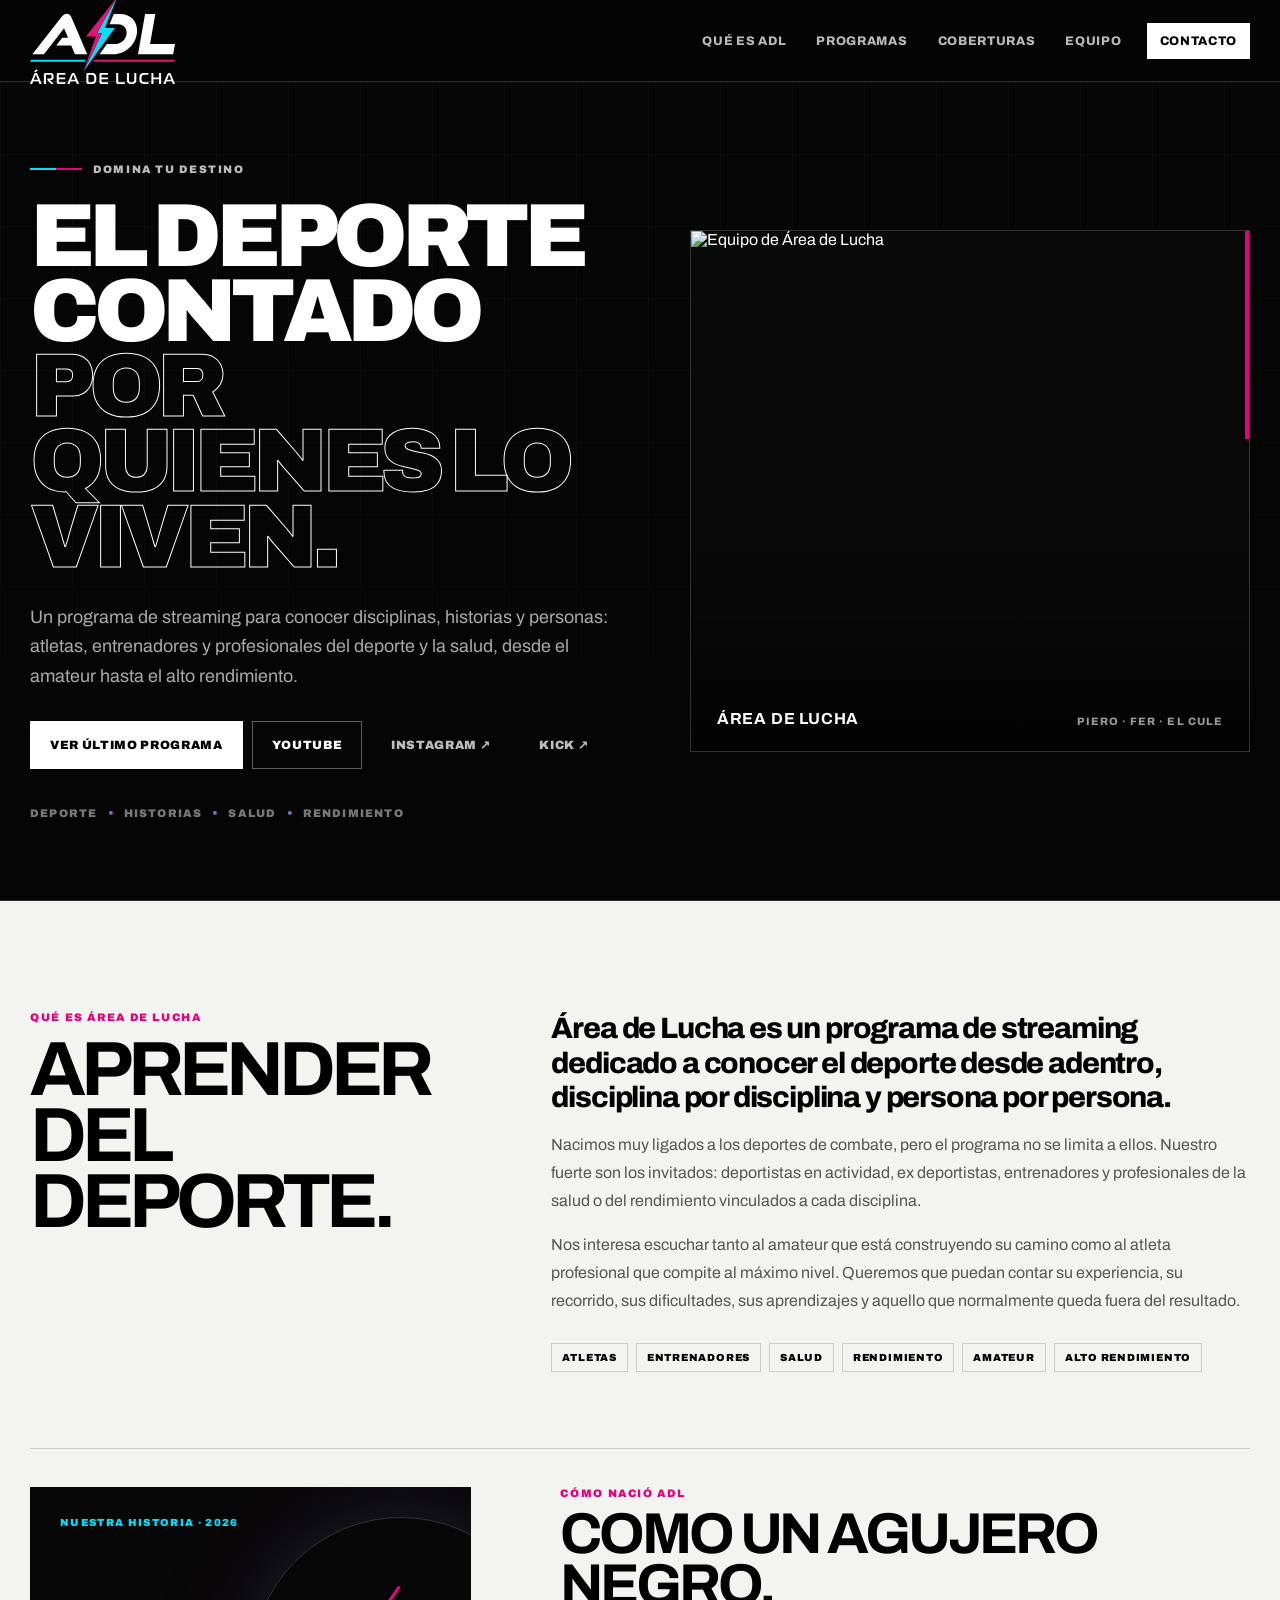
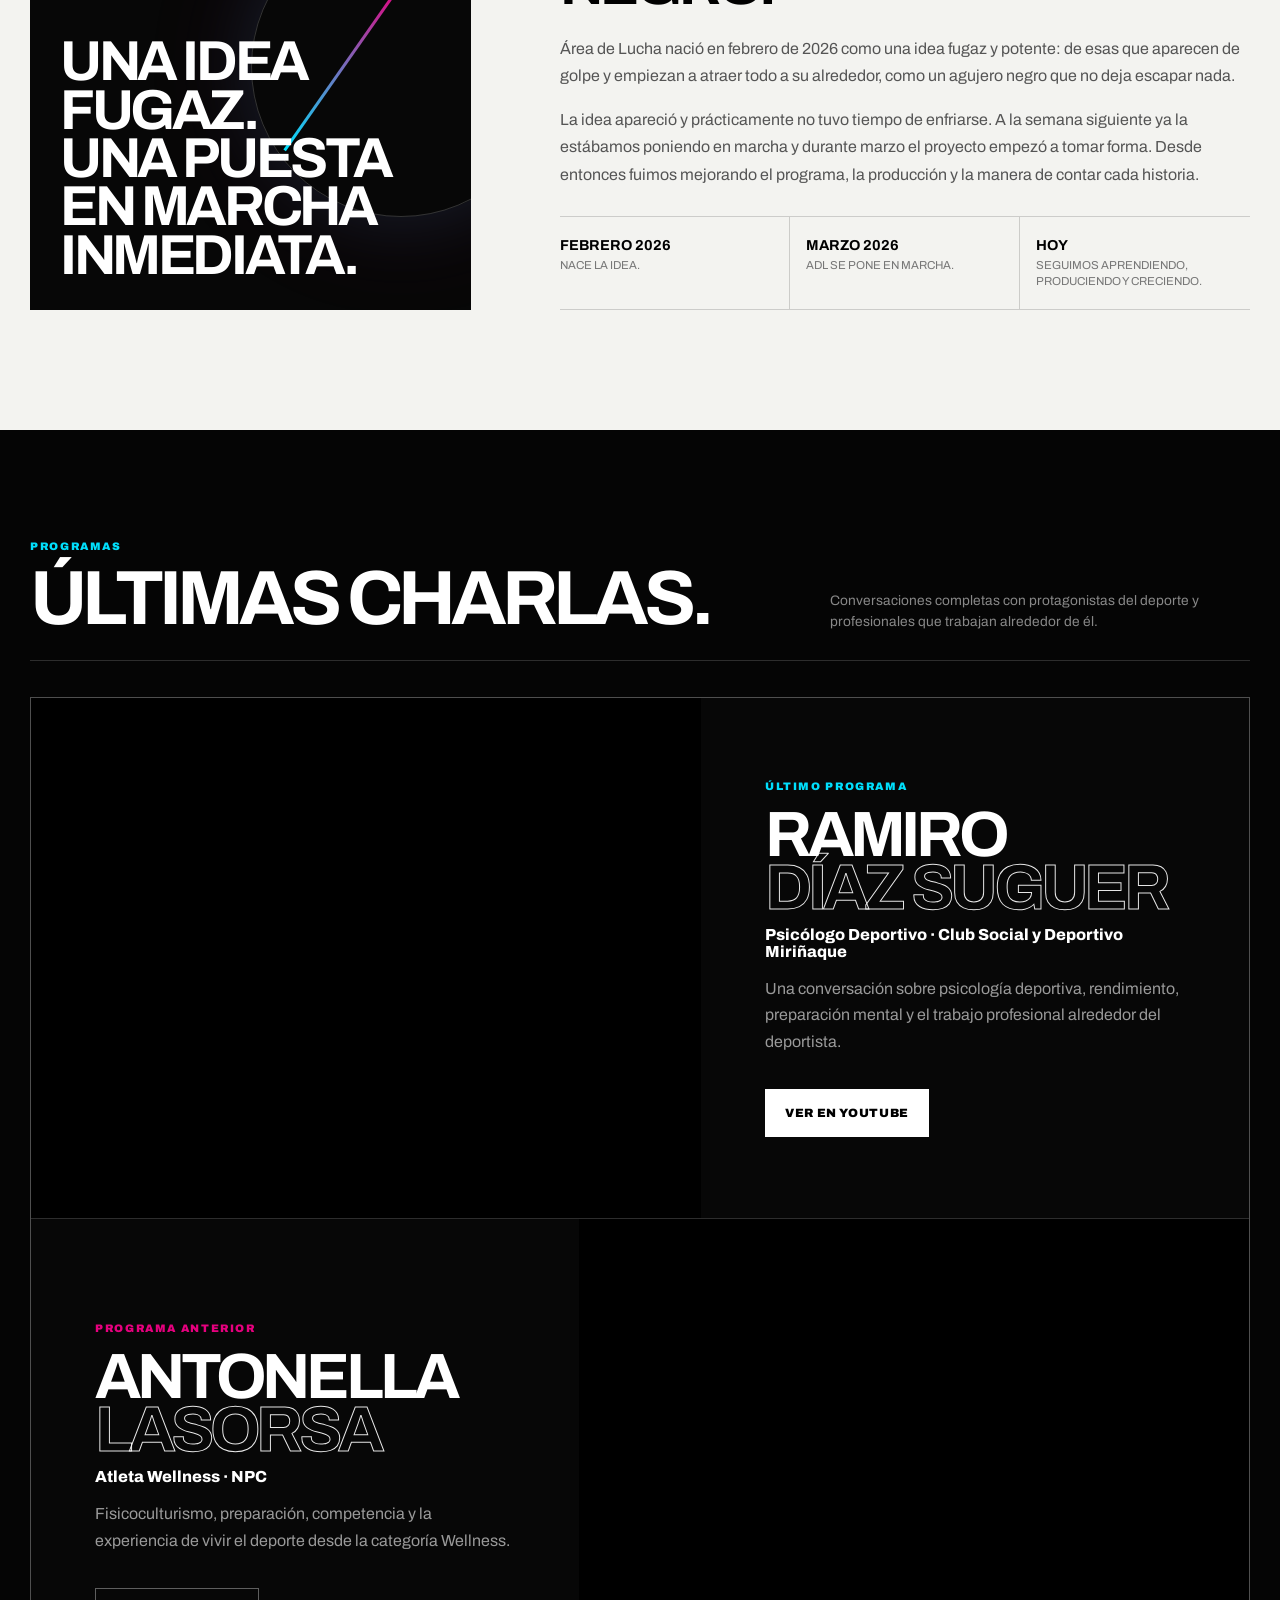
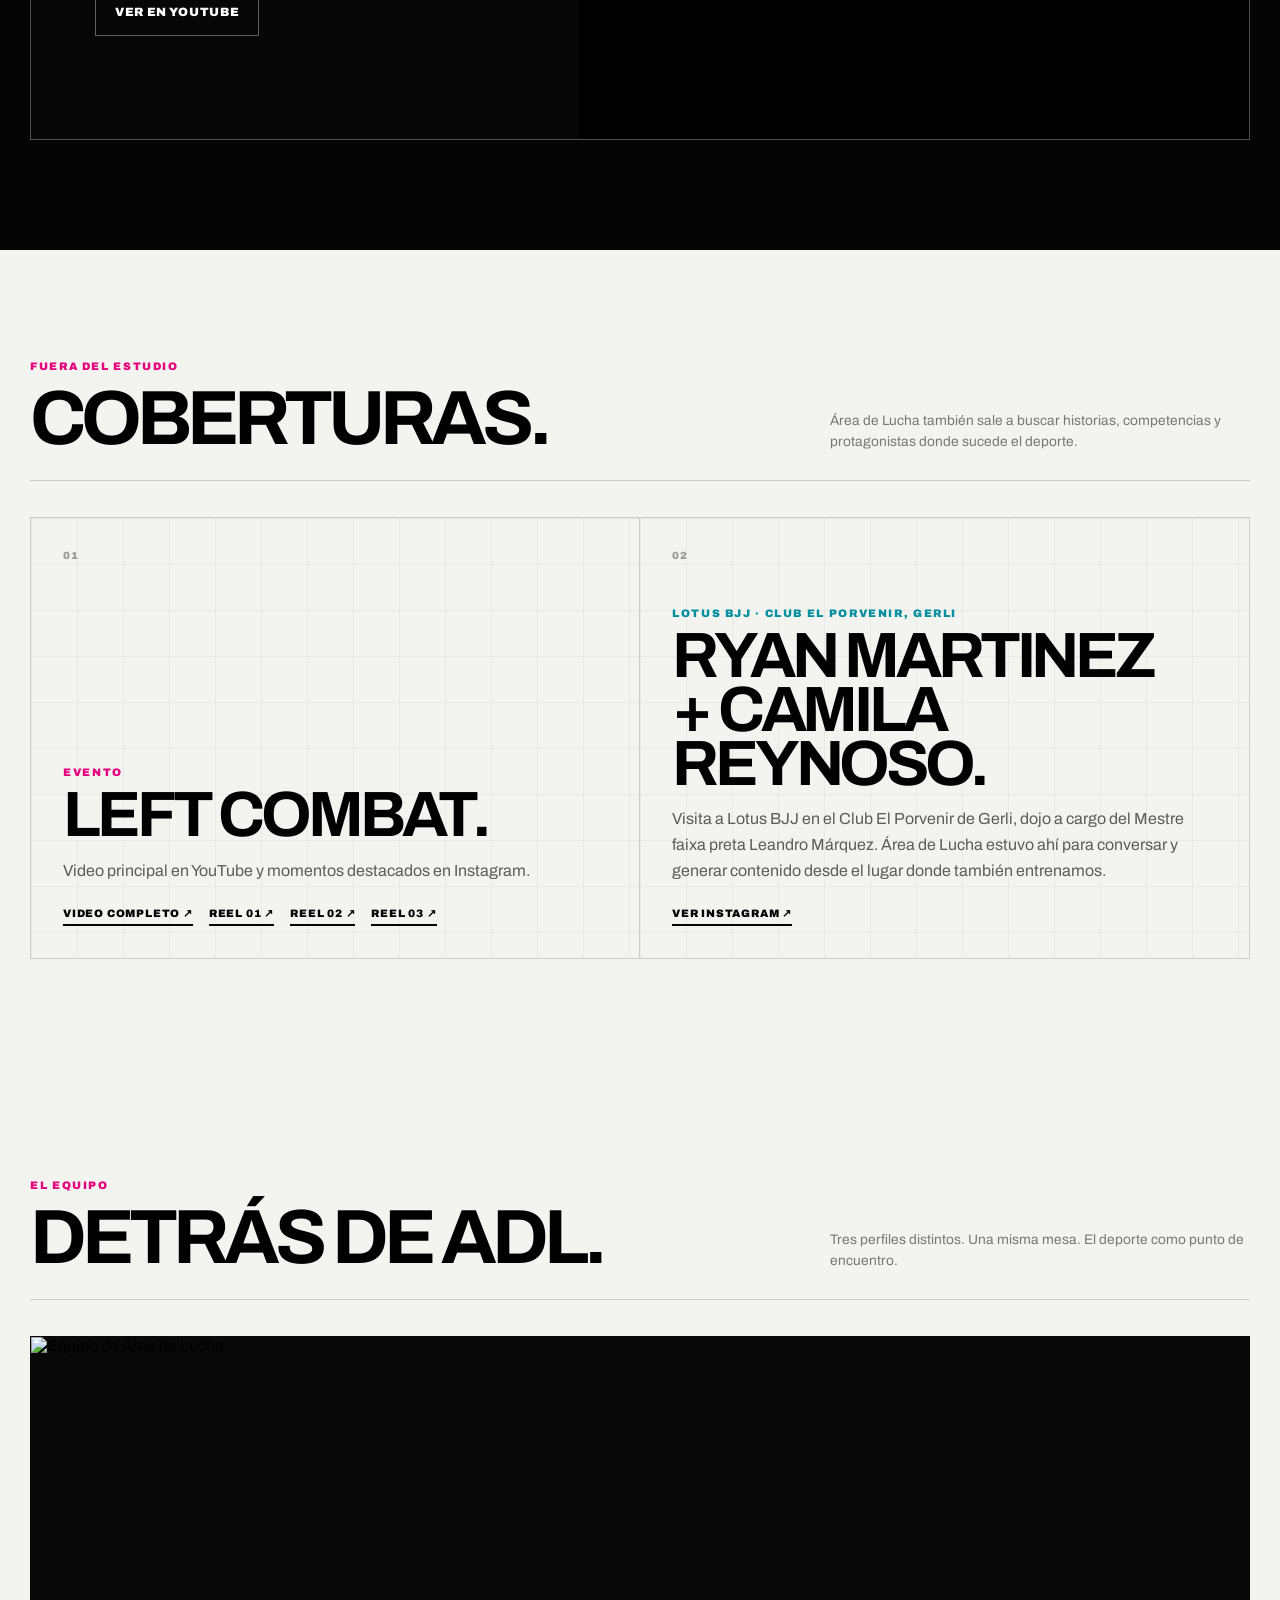
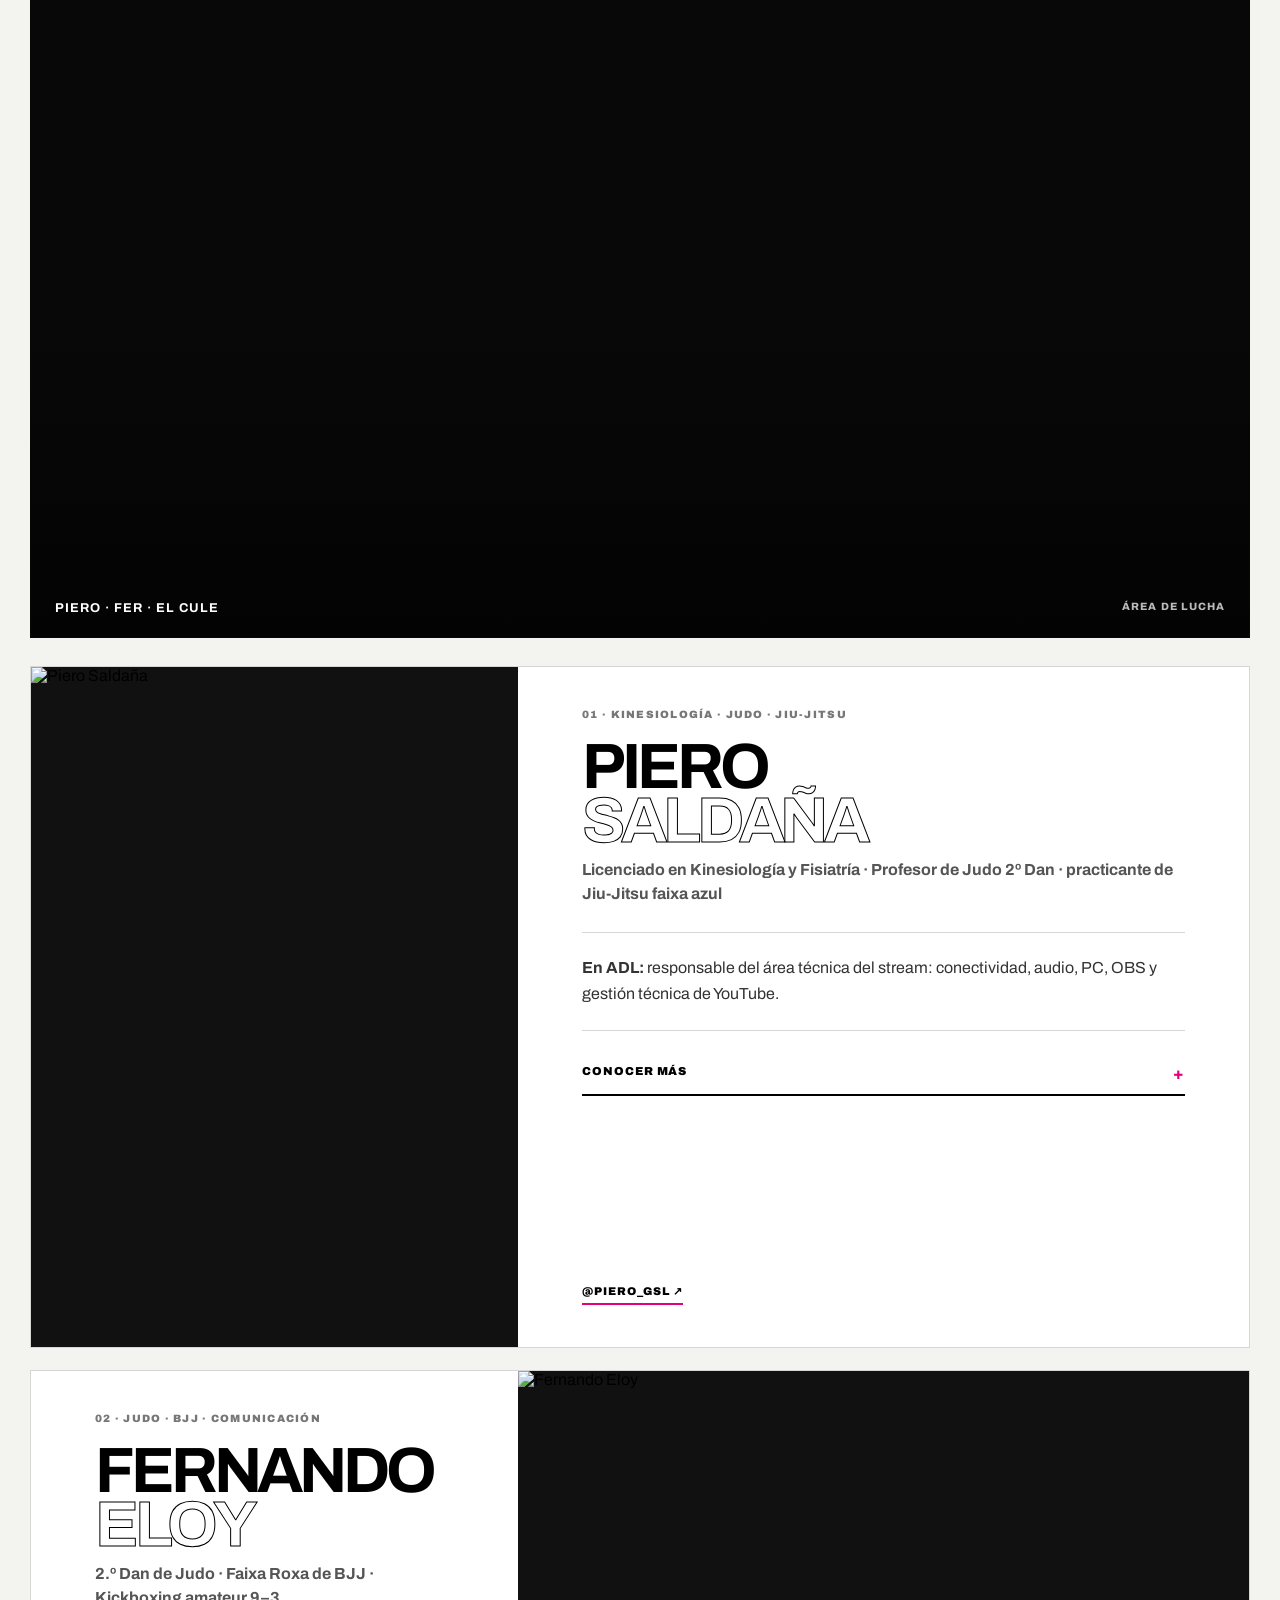
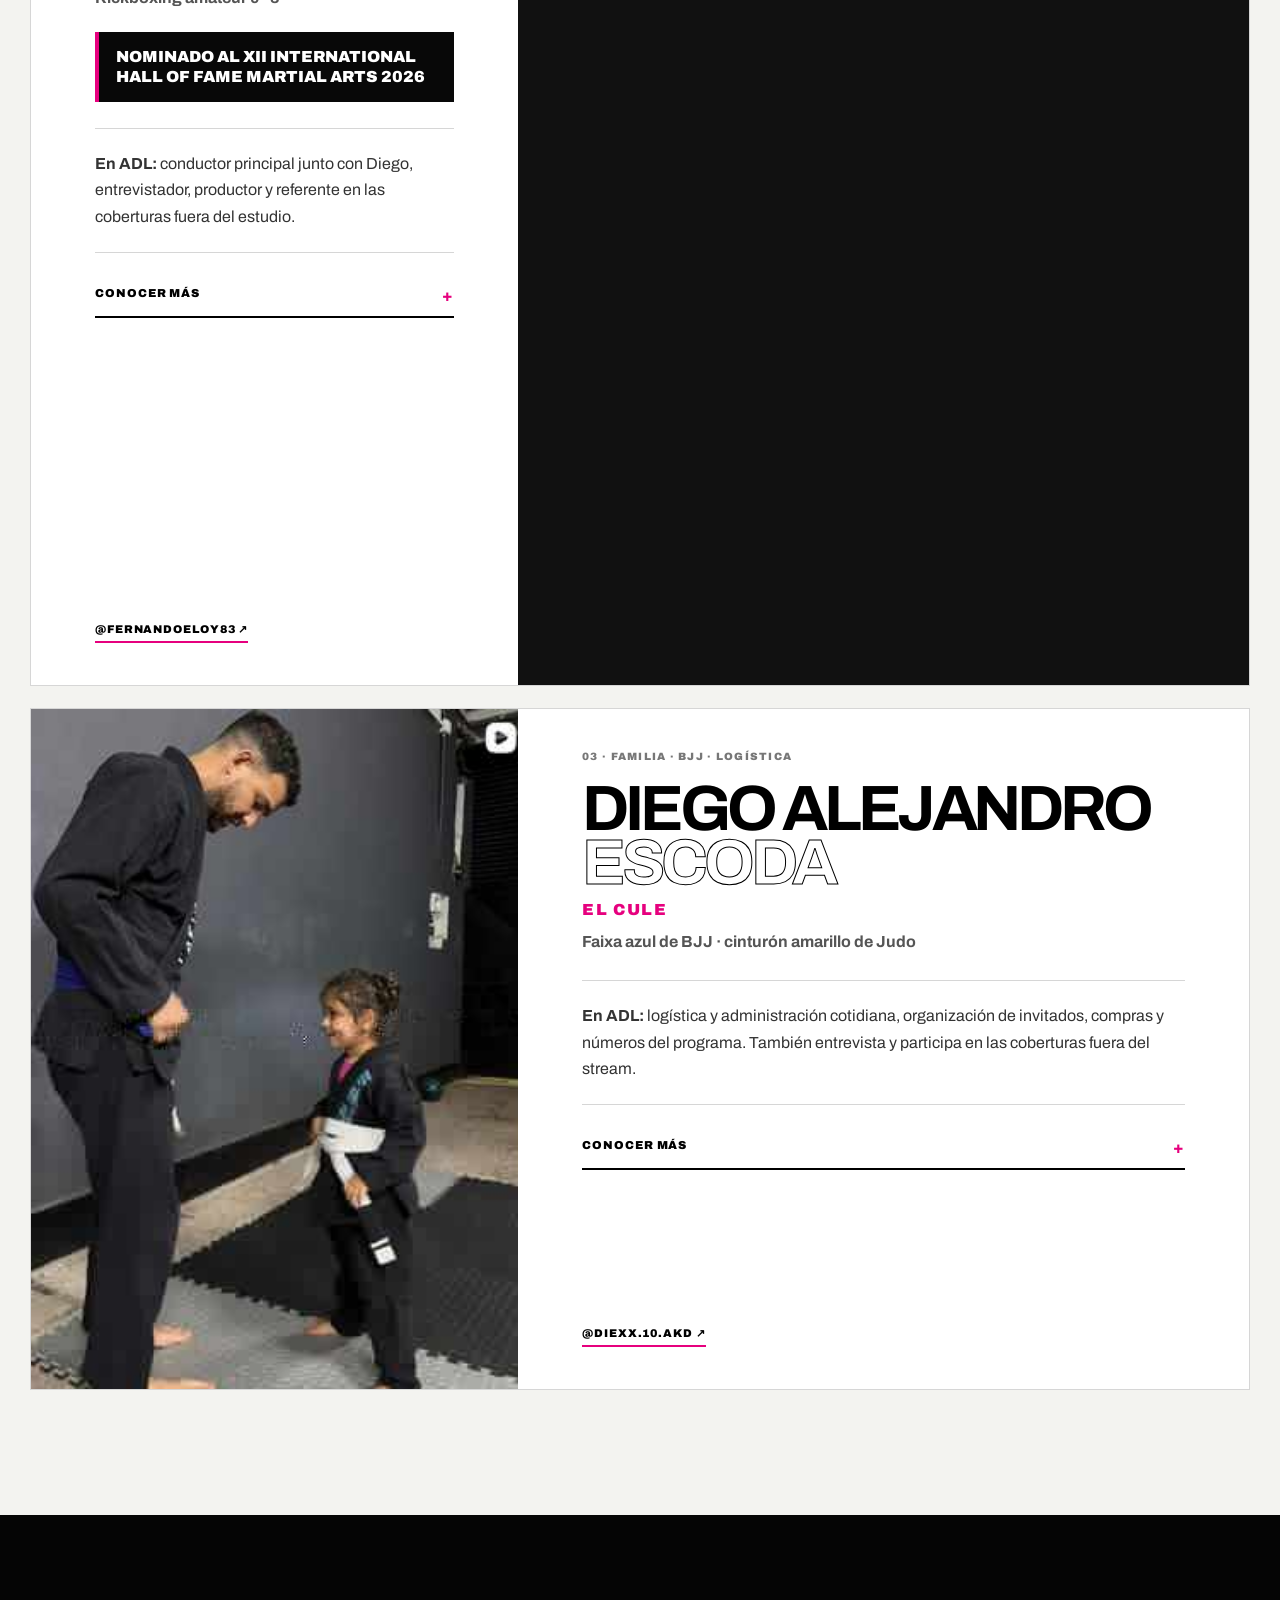
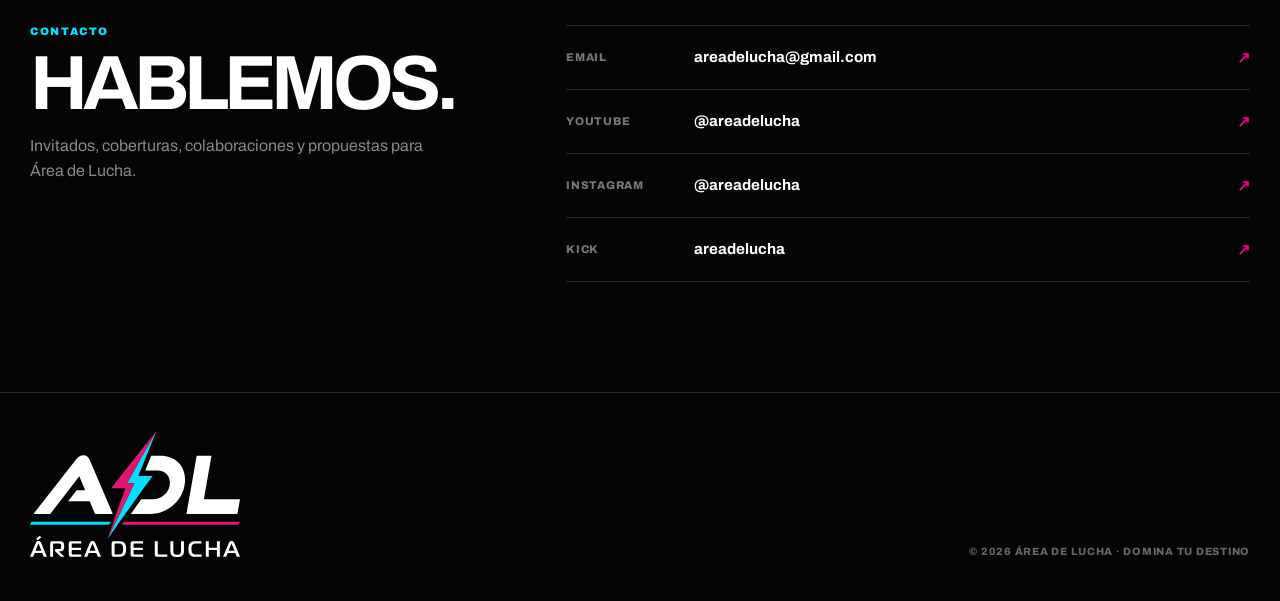
==== index.html @ 041c3694 "Rebuild Area de Lucha website from scratch" ====
<!doctype html>
<html lang="es">
<head>
  <meta charset="utf-8">
  <meta name="viewport" content="width=device-width, initial-scale=1">
  <meta name="theme-color" content="#050505">
  <meta name="description" content="Área de Lucha es un programa de streaming sobre deporte, historias, salud y rendimiento. Deportistas, entrenadores y profesionales cuentan su experiencia en primera persona.">
  <link rel="canonical" href="https://www.areadelucha.com/">
  <meta property="og:type" content="website">
  <meta property="og:site_name" content="Área de Lucha">
  <meta property="og:url" content="https://www.areadelucha.com/">
  <meta property="og:title" content="Área de Lucha — El deporte contado por quienes lo viven">
  <meta property="og:description" content="Deportistas, entrenadores y profesionales del deporte y la salud cuentan sus experiencias, historias y aprendizajes.">
  <meta property="og:image" content="https://www.areadelucha.com/assets/equipo.jpg">
  <meta name="twitter:card" content="summary_large_image">
  <meta name="twitter:title" content="Área de Lucha — El deporte contado por quienes lo viven">
  <meta name="twitter:description" content="Un programa de streaming para conocer el deporte desde quienes lo viven.">
  <meta name="twitter:image" content="https://www.areadelucha.com/assets/equipo.jpg">
  <title>Área de Lucha — El deporte contado por quienes lo viven</title>
  <link rel="icon" href="/assets/logo.svg" type="image/svg+xml">
  <link rel="preconnect" href="https://fonts.googleapis.com">
  <link rel="preconnect" href="https://fonts.gstatic.com" crossorigin>
  <link href="https://fonts.googleapis.com/css2?family=Archivo:wght@400;500;600;700;800;900&display=swap" rel="stylesheet">
  <link rel="stylesheet" href="/styles.css?v=1">
  <script defer src="/app.js?v=1"></script>
  <script type="application/ld+json">
  {
    "@context":"https://schema.org",
    "@type":"Organization",
    "name":"Área de Lucha",
    "url":"https://www.areadelucha.com/",
    "logo":"https://www.areadelucha.com/assets/logo.svg",
    "email":"areadelucha@gmail.com",
    "sameAs":[
      "https://www.youtube.com/@areadelucha",
      "https://www.instagram.com/areadelucha/",
      "https://kick.com/areadelucha"
    ]
  }
  </script>
</head>
<body>
  <a class="skip-link" href="#contenido">Saltar al contenido</a>

  <header class="site-header" id="inicio">
    <div class="container nav-wrap">
      <a class="brand" href="#inicio" aria-label="Área de Lucha — inicio">
        <img src="/assets/logo.svg" alt="Área de Lucha">
      </a>
      <button class="menu-button" type="button" aria-label="Abrir menú" aria-expanded="false" aria-controls="main-nav">
        <span></span><span></span><span></span>
      </button>
      <nav class="main-nav" id="main-nav" aria-label="Navegación principal">
        <a href="#que-es">Qué es ADL</a>
        <a href="#programas">Programas</a>
        <a href="#coberturas">Coberturas</a>
        <a href="#equipo">Equipo</a>
        <a class="nav-contact" href="#contacto">Contacto</a>
      </nav>
    </div>
  </header>

  <main id="contenido">
    <section class="hero section-dark">
      <div class="hero-lines" aria-hidden="true"></div>
      <div class="container hero-grid">
        <div class="hero-copy">
          <p class="eyebrow"><span></span> Domina tu Destino</p>
          <h1>El deporte contado <em>por quienes lo viven.</em></h1>
          <p class="hero-intro">Un programa de streaming para conocer disciplinas, historias y personas: atletas, entrenadores y profesionales del deporte y la salud, desde el amateur hasta el alto rendimiento.</p>
          <div class="hero-actions">
            <a class="button primary" href="https://www.youtube.com/watch?v=eW1pDaidU-8" target="_blank" rel="noopener">Ver último programa</a>
            <a class="button outline" href="https://www.youtube.com/@areadelucha" target="_blank" rel="noopener">YouTube</a>
            <a class="button ghost" href="https://www.instagram.com/areadelucha/" target="_blank" rel="noopener">Instagram ↗</a>
            <a class="button ghost" href="https://kick.com/areadelucha" target="_blank" rel="noopener">Kick ↗</a>
          </div>
          <div class="topic-row" aria-label="Ejes del programa">
            <span>Deporte</span><i></i><span>Historias</span><i></i><span>Salud</span><i></i><span>Rendimiento</span>
          </div>
        </div>
        <figure class="hero-photo">
          <img src="/assets/equipo.jpg?v=1" alt="Equipo de Área de Lucha" width="1200" height="900">
          <figcaption><strong>Área de Lucha</strong><span>Piero · Fer · El Cule</span></figcaption>
        </figure>
      </div>
    </section>

    <section class="about section-light" id="que-es">
      <div class="container about-grid">
        <div>
          <p class="section-label">Qué es Área de Lucha</p>
          <h2>Aprender del deporte.</h2>
        </div>
        <div class="about-copy">
          <p class="lead">Área de Lucha es un programa de streaming dedicado a conocer el deporte desde adentro, disciplina por disciplina y persona por persona.</p>
          <p>Nacimos muy ligados a los deportes de combate, pero el programa no se limita a ellos. Nuestro fuerte son los invitados: deportistas en actividad, ex deportistas, entrenadores y profesionales de la salud o del rendimiento vinculados a cada disciplina.</p>
          <p>Nos interesa escuchar tanto al amateur que está construyendo su camino como al atleta profesional que compite al máximo nivel. Queremos que puedan contar su experiencia, su recorrido, sus dificultades, sus aprendizajes y aquello que normalmente queda fuera del resultado.</p>
          <div class="pill-row"><span>Atletas</span><span>Entrenadores</span><span>Salud</span><span>Rendimiento</span><span>Amateur</span><span>Alto rendimiento</span></div>
        </div>
      </div>

      <div class="container origin-grid">
        <div class="origin-visual">
          <span>Nuestra historia · 2026</span>
          <strong>Una idea fugaz.<br>Una puesta en marcha inmediata.</strong>
          <div class="orbit" aria-hidden="true"></div>
        </div>
        <div class="origin-copy">
          <p class="section-label">Cómo nació ADL</p>
          <h3>Como un agujero negro.</h3>
          <p>Área de Lucha nació en febrero de 2026 como una idea fugaz y potente: de esas que aparecen de golpe y empiezan a atraer todo a su alrededor, como un agujero negro que no deja escapar nada.</p>
          <p>La idea apareció y prácticamente no tuvo tiempo de enfriarse. A la semana siguiente ya la estábamos poniendo en marcha y durante marzo el proyecto empezó a tomar forma. Desde entonces fuimos mejorando el programa, la producción y la manera de contar cada historia.</p>
          <div class="timeline">
            <div><b>Febrero 2026</b><span>Nace la idea.</span></div>
            <div><b>Marzo 2026</b><span>ADL se pone en marcha.</span></div>
            <div><b>Hoy</b><span>Seguimos aprendiendo, produciendo y creciendo.</span></div>
          </div>
        </div>
      </div>
    </section>

    <section class="programs section-dark" id="programas">
      <div class="container section-head dark-head">
        <div><p class="section-label cyan">Programas</p><h2>Últimas charlas.</h2></div>
        <p>Conversaciones completas con protagonistas del deporte y profesionales que trabajan alrededor de él.</p>
      </div>
      <div class="container program-list">
        <article class="program-card featured">
          <div class="video-frame">
            <iframe src="https://www.youtube-nocookie.com/embed/eW1pDaidU-8" title="Ramiro Díaz Suguer — Área de Lucha" loading="lazy" allow="accelerometer; autoplay; clipboard-write; encrypted-media; gyroscope; picture-in-picture; web-share" allowfullscreen></iframe>
          </div>
          <div class="program-copy">
            <p class="section-label cyan">Último programa</p>
            <h3>Ramiro <span>Díaz Suguer</span></h3>
            <p class="role">Psicólogo Deportivo · Club Social y Deportivo Miriñaque</p>
            <p>Una conversación sobre psicología deportiva, rendimiento, preparación mental y el trabajo profesional alrededor del deportista.</p>
            <a class="button primary" href="https://www.youtube.com/watch?v=eW1pDaidU-8" target="_blank" rel="noopener">Ver en YouTube</a>
          </div>
        </article>

        <article class="program-card reverse">
          <div class="video-frame">
            <iframe src="https://www.youtube-nocookie.com/embed/Z8iFdiO1k18" title="Antonella Lasorsa — Área de Lucha" loading="lazy" allow="accelerometer; autoplay; clipboard-write; encrypted-media; gyroscope; picture-in-picture; web-share" allowfullscreen></iframe>
          </div>
          <div class="program-copy">
            <p class="section-label magenta">Programa anterior</p>
            <h3>Antonella <span>Lasorsa</span></h3>
            <p class="role">Atleta Wellness · NPC</p>
            <p>Fisicoculturismo, preparación, competencia y la experiencia de vivir el deporte desde la categoría Wellness.</p>
            <a class="button outline" href="https://www.youtube.com/watch?v=Z8iFdiO1k18" target="_blank" rel="noopener">Ver en YouTube</a>
          </div>
        </article>
      </div>
    </section>

    <section class="coverage section-light" id="coberturas">
      <div class="container section-head">
        <div><p class="section-label">Fuera del estudio</p><h2>Coberturas.</h2></div>
        <p>Área de Lucha también sale a buscar historias, competencias y protagonistas donde sucede el deporte.</p>
      </div>
      <div class="container coverage-grid">
        <article class="coverage-card">
          <div class="coverage-number">01</div>
          <div>
            <p class="section-label">Evento</p>
            <h3>Left Combat.</h3>
            <p>Video principal en YouTube y momentos destacados en Instagram.</p>
            <div class="text-links">
              <a href="https://youtu.be/bQ7E1sBCKlg?si=628JmoHgE8FNL74u" target="_blank" rel="noopener">Video completo ↗</a>
              <a href="https://www.instagram.com/reel/DbXHaNsu7rU/?igsh=MTZxbjZoOGxzYW96bw==" target="_blank" rel="noopener">Reel 01 ↗</a>
              <a href="https://www.instagram.com/reel/DbVnDuxuhFZ/?igsh=MWR0cW5wbmY3bGpkMQ==" target="_blank" rel="noopener">Reel 02 ↗</a>
              <a href="https://www.instagram.com/reel/DbYktXjRI-Z/?igsh=MWhzbGxza2c3MDQ3dw==" target="_blank" rel="noopener">Reel 03 ↗</a>
            </div>
          </div>
        </article>
        <article class="coverage-card cyan-card">
          <div class="coverage-number">02</div>
          <div>
            <p class="section-label cyan-text">Lotus BJJ · Club El Porvenir, Gerli</p>
            <h3>Ryan Martinez<br>+ Camila Reynoso.</h3>
            <p>Visita a Lotus BJJ en el Club El Porvenir de Gerli, dojo a cargo del Mestre faixa preta Leandro Márquez. Área de Lucha estuvo ahí para conversar y generar contenido desde el lugar donde también entrenamos.</p>
            <div class="text-links"><a href="https://www.instagram.com/areadelucha/" target="_blank" rel="noopener">Ver Instagram ↗</a></div>
          </div>
        </article>
      </div>
    </section>

    <section class="team section-light" id="equipo">
      <div class="container section-head">
        <div><p class="section-label">El equipo</p><h2>Detrás de ADL.</h2></div>
        <p>Tres perfiles distintos. Una misma mesa. El deporte como punto de encuentro.</p>
      </div>
      <div class="container team-group">
        <img src="/assets/equipo.jpg?v=1" alt="Equipo de Área de Lucha" loading="lazy" width="1200" height="900">
        <div><strong>Piero · Fer · El Cule</strong><span>Área de Lucha</span></div>
      </div>

      <div class="container members">
        <article class="member-card">
          <div class="member-image"><img src="/assets/piero.jpg?v=1" alt="Piero Saldaña" loading="lazy" width="800" height="1000"></div>
          <div class="member-content">
            <p class="member-index">01 · Kinesiología · Judo · Jiu-Jitsu</p>
            <h3>Piero <span>Saldaña</span></h3>
            <p class="member-title">Licenciado en Kinesiología y Fisiatría · Profesor de Judo 2º Dan · practicante de Jiu-Jitsu faixa azul</p>
            <p class="member-role"><b>En ADL:</b> responsable del área técnica del stream: conectividad, audio, PC, OBS y gestión técnica de YouTube.</p>
            <details>
              <summary>Conocer más</summary>
              <div class="details-copy">
                <p>Trabaja como kinesiólogo en Kineset, Banfield, con especial afinidad por la rehabilitación y el abordaje de pacientes vinculados al deporte.</p>
                <p>Integra el Hospital Especializado en Rehabilitación Dr. J. M. Jorge de Burzaco como residente de 4º año de Cuidados Progresivos y Rehabilitación Psicofísica. Su práctica incluye personas con ACV, lesión medular, traumatismo craneoencefálico y amputaciones.</p>
                <p>Amante de los perros y de los animales. Su vida cruza el consultorio, el hospital, el tatami y la parte técnica que sostiene el programa detrás de cámara.</p>
              </div>
            </details>
            <a class="instagram-link" href="https://www.instagram.com/piero_gsl/" target="_blank" rel="noopener">@piero_gsl ↗</a>
          </div>
        </article>

        <article class="member-card reverse-member">
          <div class="member-image"><img src="/assets/fer.jpg?v=1" alt="Fernando Eloy" loading="lazy" width="800" height="1000"></div>
          <div class="member-content">
            <p class="member-index">02 · Judo · BJJ · Comunicación</p>
            <h3>Fernando <span>Eloy</span></h3>
            <p class="member-title">2.º Dan de Judo · Faixa Roxa de BJJ · Kickboxing amateur 9–3</p>
            <div class="recognition">Nominado al XII International Hall of Fame Martial Arts 2026</div>
            <p class="member-role"><b>En ADL:</b> conductor principal junto con Diego, entrevistador, productor y referente en las coberturas fuera del estudio.</p>
            <details>
              <summary>Conocer más</summary>
              <div class="details-copy">
                <p>Judoca, jiujitero, competidor y profesor. Obtuvo medallas en campeonatos nacionales y provinciales de Judo, participó en campos de entrenamiento de alto rendimiento y consiguió podios en competencias Master y Open de BJJ.</p>
                <p>Pertenece a la Federación Metropolitana de Judo y desarrolló gran parte de su formación bajo la guía del Sensei Gabriel Narváez, 6.º Dan. En BJJ integra Lotus BJJ bajo la dirección del Mestre Leandro Márquez.</p>
                <p>Da clases en el Club El Porvenir de Gerli y ha dictado seminarios de Judo aplicado al Jiu-Jitsu. Es uno de los tres fundadores de Área de Lucha y quien propuso el nombre del proyecto.</p>
                <p class="quote">“Hola, hola, hola... cuidado con la ola.”</p>
              </div>
            </details>
            <a class="instagram-link" href="https://www.instagram.com/fernandoeloy83/" target="_blank" rel="noopener">@fernandoeloy83 ↗</a>
          </div>
        </article>

        <article class="member-card">
          <div class="member-image"><img src="/assets/diego.jpg?v=1" alt="Diego Alejandro Escoda, El Cule" loading="lazy" width="800" height="1000"></div>
          <div class="member-content">
            <p class="member-index">03 · Familia · BJJ · Logística</p>
            <h3>Diego Alejandro <span>Escoda</span></h3>
            <p class="nickname">El Cule</p>
            <p class="member-title">Faixa azul de BJJ · cinturón amarillo de Judo</p>
            <p class="member-role"><b>En ADL:</b> logística y administración cotidiana, organización de invitados, compras y números del programa. También entrevista y participa en las coberturas fuera del stream.</p>
            <details>
              <summary>Conocer más</summary>
              <div class="details-copy">
                <p>Padre de familia, esposo y papá de una hija. La familia ocupa un lugar central en su vida y también aparece, con humor, en muchas de las conversaciones del grupo.</p>
                <p>Practicante de Brazilian Jiu-Jitsu, faixa azul, y cinturón amarillo de Judo.</p>
                <p>Alegre, espontáneo y emocional. Aporta cercanía, entusiasmo y una mirada muy humana al programa.</p>
                <p>Los Redonditos de Ricota forman parte de su banda sonora habitual.</p>
                <p class="quote">“¿Y la familia? Tengo una nena de 4 años...”</p>
              </div>
            </details>
            <a class="instagram-link" href="https://www.instagram.com/diexx.10.akd/" target="_blank" rel="noopener">@diexx.10.akd ↗</a>
          </div>
        </article>
      </div>
    </section>

    <section class="contact section-dark" id="contacto">
      <div class="container contact-grid">
        <div>
          <p class="section-label cyan">Contacto</p>
          <h2>Hablemos.</h2>
          <p>Invitados, coberturas, colaboraciones y propuestas para Área de Lucha.</p>
        </div>
        <div class="contact-links">
          <a href="mailto:areadelucha@gmail.com"><span>Email</span><strong>areadelucha@gmail.com</strong><b>↗</b></a>
          <a href="https://www.youtube.com/@areadelucha" target="_blank" rel="noopener"><span>YouTube</span><strong>@areadelucha</strong><b>↗</b></a>
          <a href="https://www.instagram.com/areadelucha/" target="_blank" rel="noopener"><span>Instagram</span><strong>@areadelucha</strong><b>↗</b></a>
          <a href="https://kick.com/areadelucha" target="_blank" rel="noopener"><span>Kick</span><strong>areadelucha</strong><b>↗</b></a>
        </div>
      </div>
    </section>
  </main>

  <footer class="site-footer">
    <div class="container footer-grid">
      <img src="/assets/logo.svg" alt="Área de Lucha">
      <p>© <span id="year">2026</span> Área de Lucha · Domina tu Destino</p>
    </div>
  </footer>
</body>
</html>
---- styles.css ----
:root{
  --black:#050505;
  --black-2:#0b0b0c;
  --white:#fff;
  --paper:#f3f3f0;
  --ink:#111;
  --muted:#8d8d8d;
  --cyan:#00dffc;
  --magenta:#e6007e;
  --line-dark:rgba(0,0,0,.16);
  --line-light:rgba(255,255,255,.16);
  --container:min(1220px,calc(100vw - 48px));
  --header:82px;
}
*{box-sizing:border-box}
html{scroll-behavior:smooth;background:var(--black)}
body{margin:0;font-family:"Archivo",Arial,sans-serif;background:var(--black);color:var(--white);-webkit-font-smoothing:antialiased}
img{max-width:100%;display:block}
a{color:inherit;text-decoration:none}
button{font:inherit}
.container{width:var(--container);margin-inline:auto}
.skip-link{position:fixed;left:12px;top:12px;z-index:9999;transform:translateY(-200%);background:#fff;color:#000;padding:10px 14px;font-weight:800}.skip-link:focus{transform:none}
.site-header{position:sticky;top:0;z-index:1000;height:var(--header);background:rgba(5,5,5,.94);border-bottom:1px solid var(--line-light);backdrop-filter:blur(14px)}
.nav-wrap{height:100%;display:flex;align-items:center;justify-content:space-between;gap:28px}
.brand img{width:145px;height:auto}
.main-nav{display:flex;align-items:center;gap:4px}.main-nav a{padding:11px 13px;color:#b9b9b9;font-size:.78rem;font-weight:800;text-transform:uppercase;letter-spacing:.055em}.main-nav a:hover{color:#fff}.main-nav .nav-contact{margin-left:8px;background:#fff;color:#000}.main-nav .nav-contact:hover{background:var(--cyan);color:#000}
.menu-button{display:none;width:46px;height:46px;border:1px solid var(--line-light);background:#0a0a0a;color:#fff;padding:11px;cursor:pointer}.menu-button span{display:block;height:2px;background:#fff;margin:5px 0;transition:.2s}
.section-dark{background:var(--black);color:#fff}.section-light{background:var(--paper);color:#000}
.hero{position:relative;overflow:hidden;border-bottom:1px solid var(--line-light)}.hero-lines{position:absolute;inset:0;pointer-events:none;background-image:linear-gradient(rgba(255,255,255,.03) 1px,transparent 1px),linear-gradient(90deg,rgba(255,255,255,.03) 1px,transparent 1px);background-size:72px 72px;mask-image:linear-gradient(#000 20%,transparent 95%)}
.hero-grid{position:relative;z-index:1;min-height:calc(100svh - var(--header));padding:72px 0;display:grid;grid-template-columns:minmax(0,1.02fr) minmax(360px,.98fr);gap:clamp(42px,6vw,92px);align-items:center}
.eyebrow,.section-label{margin:0;color:var(--magenta);font-size:.68rem;font-weight:900;letter-spacing:.15em;text-transform:uppercase}.eyebrow{display:flex;align-items:center;gap:11px;color:#bcbcbc}.eyebrow span{width:52px;height:2px;background:linear-gradient(90deg,var(--cyan) 0 50%,var(--magenta) 50%)}
.hero h1{margin:24px 0 0;font-size:clamp(3.6rem,7vw,7.5rem);line-height:.84;letter-spacing:-.07em;text-transform:uppercase;font-weight:900}.hero h1 em{font-style:normal;color:transparent;-webkit-text-stroke:1px #fff;display:block}.hero-intro{max-width:700px;margin:28px 0 0;color:#aaa;font-size:clamp(1rem,1.4vw,1.15rem);line-height:1.65}.hero-actions{margin-top:30px;display:flex;gap:9px;flex-wrap:wrap}.button{min-height:48px;display:inline-flex;align-items:center;justify-content:center;padding:0 19px;border:1px solid transparent;font-size:.75rem;font-weight:900;text-transform:uppercase;letter-spacing:.055em}.button.primary{background:#fff;color:#000}.button.primary:hover{background:var(--cyan)}.button.outline{border-color:rgba(255,255,255,.35)}.button.outline:hover{border-color:var(--magenta)}.button.ghost{color:#bdbdbd}.button.ghost:hover{color:#fff}.topic-row{margin-top:38px;display:flex;align-items:center;flex-wrap:wrap;gap:11px;color:#787878;font-size:.69rem;font-weight:900;text-transform:uppercase;letter-spacing:.11em}.topic-row i{width:4px;height:4px;border-radius:50%;background:linear-gradient(135deg,var(--cyan),var(--magenta))}
.hero-photo{position:relative;margin:0;min-height:520px;overflow:hidden;border:1px solid var(--line-light);background:#090909}.hero-photo::before{content:"";position:absolute;z-index:2;inset:0;background:linear-gradient(180deg,transparent 58%,rgba(0,0,0,.72))}.hero-photo::after{content:"";position:absolute;z-index:3;top:0;right:0;width:4px;height:40%;background:var(--magenta)}.hero-photo img{width:100%;height:100%;min-height:520px;object-fit:cover;object-position:center}.hero-photo figcaption{position:absolute;z-index:4;left:26px;right:26px;bottom:24px;display:flex;justify-content:space-between;gap:20px;align-items:flex-end;text-transform:uppercase}.hero-photo figcaption strong{font-size:1rem;letter-spacing:.05em}.hero-photo figcaption span{color:#9a9a9a;font-size:.67rem;font-weight:800;letter-spacing:.1em}
.about{padding:110px 0 120px}.about-grid{display:grid;grid-template-columns:.75fr 1.25fr;gap:clamp(48px,8vw,120px)}.about h2,.section-head h2,.contact h2{margin:14px 0 0;font-size:clamp(3rem,6vw,6.3rem);line-height:.86;letter-spacing:-.065em;text-transform:uppercase}.about-copy .lead{margin:0;font-size:clamp(1.45rem,2.3vw,2.25rem);line-height:1.18;font-weight:780;letter-spacing:-.04em}.about-copy p:not(.lead){color:#555;line-height:1.75}.pill-row{display:flex;gap:8px;flex-wrap:wrap;margin-top:28px}.pill-row span{border:1px solid var(--line-dark);padding:8px 10px;font-size:.64rem;font-weight:900;text-transform:uppercase;letter-spacing:.075em}
.origin-grid{margin-top:76px;padding-top:38px;border-top:1px solid var(--line-dark);display:grid;grid-template-columns:.78fr 1.22fr;gap:clamp(40px,7vw,90px)}.origin-visual{position:relative;min-height:380px;padding:30px;overflow:hidden;background:#070707;color:#fff;display:flex;flex-direction:column;justify-content:space-between}.origin-visual>span{color:var(--cyan);font-size:.64rem;font-weight:900;text-transform:uppercase;letter-spacing:.13em}.origin-visual strong{position:relative;z-index:2;font-size:clamp(2.2rem,4.4vw,4.6rem);line-height:.86;letter-spacing:-.06em;text-transform:uppercase}.orbit{position:absolute;width:300px;height:300px;border:1px solid rgba(255,255,255,.18);border-radius:50%;right:-80px;top:30px;box-shadow:0 0 80px rgba(0,223,252,.12),0 0 120px rgba(230,0,126,.12)}.orbit::after{content:"";position:absolute;width:200px;height:3px;top:50%;left:-10px;background:linear-gradient(90deg,var(--cyan),var(--magenta));transform:rotate(-55deg)}.origin-copy h3{margin:10px 0 24px;font-size:clamp(2.4rem,4.5vw,4.8rem);line-height:.88;letter-spacing:-.055em;text-transform:uppercase}.origin-copy>p:not(.section-label){color:#555;line-height:1.72}.timeline{margin-top:28px;display:grid;grid-template-columns:repeat(3,1fr);border-top:1px solid var(--line-dark);border-bottom:1px solid var(--line-dark)}.timeline div{padding:20px 16px;border-right:1px solid var(--line-dark)}.timeline div:first-child{padding-left:0}.timeline div:last-child{border-right:0}.timeline b,.timeline span{display:block}.timeline b{text-transform:uppercase;font-size:.9rem}.timeline span{margin-top:5px;color:#777;font-size:.72rem;text-transform:uppercase;line-height:1.35}
.programs{padding:110px 0}.section-head{display:flex;align-items:flex-end;justify-content:space-between;gap:40px;padding-bottom:28px;margin-bottom:36px;border-bottom:1px solid var(--line-dark)}.dark-head{border-color:var(--line-light)}.section-head>p{max-width:420px;margin:0;color:#777;line-height:1.55;font-size:.86rem}.dark-head>p{color:#888}.cyan{color:var(--cyan)!important}.magenta{color:var(--magenta)!important}.cyan-text{color:#008fa0!important}
.program-list{display:grid;gap:1px;background:var(--line-light);border:1px solid var(--line-light)}.program-card{display:grid;grid-template-columns:1.1fr .9fr;background:#070707;min-height:520px}.program-card.reverse{grid-template-columns:.9fr 1.1fr}.program-card.reverse .video-frame{order:2}.program-card.reverse .program-copy{order:1}.video-frame{position:relative;min-height:100%;background:#000}.video-frame iframe{position:absolute;inset:0;width:100%;height:100%;border:0}.program-copy{padding:clamp(32px,5vw,64px);display:flex;flex-direction:column;justify-content:center}.program-copy h3{margin:16px 0 12px;font-size:clamp(2.8rem,5vw,5.8rem);line-height:.83;letter-spacing:-.065em;text-transform:uppercase}.program-copy h3 span{display:block;color:transparent;-webkit-text-stroke:1px rgba(255,255,255,.9)}.program-copy .role{margin:0;color:#fff;font-weight:800}.program-copy>p:not(.section-label):not(.role){color:#999;line-height:1.65}.program-copy .button{align-self:flex-start;margin-top:18px}
.coverage{padding:110px 0}.coverage-grid{display:grid;grid-template-columns:1fr 1fr;border:1px solid var(--line-dark)}.coverage-card{min-height:440px;padding:32px;display:flex;flex-direction:column;justify-content:space-between;border-right:1px solid var(--line-dark);position:relative;overflow:hidden}.coverage-card:last-child{border-right:0}.coverage-card::before{content:"";position:absolute;inset:0;background-image:linear-gradient(rgba(0,0,0,.045) 1px,transparent 1px),linear-gradient(90deg,rgba(0,0,0,.045) 1px,transparent 1px);background-size:46px 46px}.coverage-card>*{position:relative;z-index:1}.coverage-number{color:#999;font-size:.65rem;font-weight:900;letter-spacing:.13em}.coverage-card h3{margin:10px 0 14px;font-size:clamp(2.7rem,5vw,5.2rem);line-height:.84;letter-spacing:-.065em;text-transform:uppercase}.coverage-card p:not(.section-label){max-width:520px;color:#5c5c5c;line-height:1.6}.text-links{display:flex;gap:16px;flex-wrap:wrap;margin-top:24px}.text-links a{font-size:.67rem;font-weight:900;text-transform:uppercase;letter-spacing:.075em;border-bottom:2px solid #000;padding-bottom:4px}.text-links a:hover{border-color:var(--magenta)}
.team{padding:110px 0 125px}.team-group{position:relative;margin-bottom:28px;overflow:hidden;border:1px solid var(--line-dark);background:#080808}.team-group img{width:100%;aspect-ratio:4/3;object-fit:cover}.team-group::after{content:"";position:absolute;inset:0;background:linear-gradient(180deg,transparent 65%,rgba(0,0,0,.62));pointer-events:none}.team-group>div{position:absolute;z-index:2;left:24px;right:24px;bottom:22px;display:flex;justify-content:space-between;gap:20px;color:#fff;text-transform:uppercase}.team-group strong{font-size:.8rem;letter-spacing:.08em}.team-group span{font-size:.66rem;color:#bbb;font-weight:800;letter-spacing:.1em}.members{display:grid;gap:22px}.member-card{display:grid;grid-template-columns:minmax(320px,.8fr) minmax(0,1.2fr);border:1px solid var(--line-dark);background:#fff;min-height:680px}.reverse-member .member-image{order:2}.reverse-member .member-content{order:1}.member-image{background:#111;min-height:680px;overflow:hidden}.member-image img{width:100%;height:100%;object-fit:cover;object-position:center}.member-content{padding:42px clamp(28px,5vw,64px);display:flex;flex-direction:column}.member-index{margin:0;color:#777;font-size:.66rem;font-weight:900;text-transform:uppercase;letter-spacing:.12em}.member-content h3{margin:20px 0 10px;font-size:clamp(2.7rem,5vw,5.8rem);line-height:.84;letter-spacing:-.065em;text-transform:uppercase}.member-content h3 span{display:block;color:transparent;-webkit-text-stroke:1px #000}.nickname{margin:2px 0 12px;color:var(--magenta);font-weight:900;text-transform:uppercase;letter-spacing:.1em}.member-title{margin:0;color:#555;font-weight:700;line-height:1.5}.member-role{margin:26px 0 0;padding:22px 0;border-top:1px solid var(--line-dark);border-bottom:1px solid var(--line-dark);color:#333;line-height:1.65}.recognition{margin-top:22px;padding:15px 17px;background:#080808;color:#fff;border-left:4px solid var(--magenta);font-weight:900;text-transform:uppercase;line-height:1.25}.member-content details{margin-top:22px}.member-content summary{cursor:pointer;list-style:none;font-size:.72rem;font-weight:900;text-transform:uppercase;letter-spacing:.08em;padding:12px 0;border-bottom:2px solid #000;display:flex;justify-content:space-between}.member-content summary::after{content:"+";color:var(--magenta);font-size:1rem}.member-content details[open] summary::after{content:"−"}.details-copy{padding:18px 0;color:#4f4f4f;line-height:1.65}.details-copy p{margin:0 0 14px}.details-copy .quote{font-size:1.15rem;font-weight:800;color:#111}.instagram-link{margin-top:auto;padding-top:28px;align-self:flex-start;font-size:.7rem;font-weight:900;text-transform:uppercase;letter-spacing:.08em;border-bottom:2px solid var(--magenta);padding-bottom:5px}.instagram-link:hover{border-color:var(--cyan)}
.contact{padding:110px 0}.contact-grid{display:grid;grid-template-columns:.8fr 1.2fr;gap:80px}.contact-grid>div:first-child>p:not(.section-label){color:#888;line-height:1.6;max-width:420px}.contact-links{border-top:1px solid var(--line-light)}.contact-links a{display:grid;grid-template-columns:110px 1fr auto;gap:18px;align-items:center;padding:22px 0;border-bottom:1px solid var(--line-light)}.contact-links span{color:#777;font-size:.7rem;font-weight:800;text-transform:uppercase;letter-spacing:.07em}.contact-links strong{font-size:.95rem;overflow-wrap:anywhere}.contact-links b{color:var(--magenta)}
.site-footer{padding:38px 0 44px;border-top:1px solid var(--line-light);background:#050505}.footer-grid{display:flex;align-items:flex-end;justify-content:space-between;gap:32px}.footer-grid img{width:210px}.footer-grid p{margin:0;color:#666;font-size:.66rem;font-weight:800;text-transform:uppercase;letter-spacing:.07em}
@media(max-width:950px){
  :root{--header:72px;--container:min(100% - 34px,1220px)}
  .menu-button{display:block}.main-nav{position:fixed;left:0;right:0;top:var(--header);background:#060606;border-bottom:1px solid var(--line-light);display:none;flex-direction:column;align-items:stretch;padding:10px 17px 18px}.main-nav.open{display:flex}.main-nav a{padding:14px 10px;border-bottom:1px solid rgba(255,255,255,.08)}.main-nav .nav-contact{margin:8px 0 0;text-align:center;border:0}.brand img{width:120px}
  .hero-grid{min-height:auto;padding:58px 0 70px;grid-template-columns:1fr;gap:38px}.hero h1{font-size:clamp(3.4rem,13vw,6rem)}.hero-photo,.hero-photo img{min-height:0}.hero-photo img{aspect-ratio:4/3}.hero-photo figcaption{left:18px;right:18px;bottom:16px}
  .about-grid,.origin-grid,.contact-grid{grid-template-columns:1fr;gap:38px}.about,.programs,.coverage,.team,.contact{padding:78px 0}.origin-grid{margin-top:58px}.section-head{align-items:flex-start;flex-direction:column}.section-head>p{max-width:620px}.program-card,.program-card.reverse{grid-template-columns:1fr}.program-card.reverse .video-frame,.program-card.reverse .program-copy{order:initial}.video-frame{aspect-ratio:16/9;min-height:0}.coverage-grid{grid-template-columns:1fr}.coverage-card{border-right:0;border-bottom:1px solid var(--line-dark)}.coverage-card:last-child{border-bottom:0}.member-card{grid-template-columns:1fr}.reverse-member .member-image,.reverse-member .member-content{order:initial}.member-image{min-height:0}.member-image img{aspect-ratio:4/5}.member-content{padding:34px 26px 38px}.footer-grid{align-items:flex-start;flex-direction:column}
}
@media(max-width:560px){
  :root{--container:calc(100% - 28px)}
  .hero-grid{padding-top:44px}.hero h1{font-size:clamp(3rem,14.8vw,4.9rem)}.hero-actions{display:grid;grid-template-columns:1fr 1fr}.button{width:100%;padding-inline:12px}.topic-row{font-size:.62rem;gap:8px}.hero-photo figcaption{align-items:flex-start;flex-direction:column;gap:4px}
  .about h2,.section-head h2,.contact h2{font-size:clamp(2.8rem,14vw,4.8rem)}.origin-visual{min-height:300px}.timeline{grid-template-columns:1fr}.timeline div,.timeline div:first-child{padding:16px 0;border-right:0;border-bottom:1px solid var(--line-dark)}.timeline div:last-child{border-bottom:0}.program-copy{padding:30px 22px}.program-copy h3{font-size:clamp(2.8rem,14vw,4.6rem)}.coverage-card{min-height:360px;padding:25px}.coverage-card h3{font-size:clamp(2.6rem,13vw,4.4rem)}.team-group>div{flex-direction:column;gap:4px}.member-content h3{font-size:clamp(2.6rem,13vw,4.4rem)}.contact-links a{grid-template-columns:82px 1fr auto}.footer-grid img{width:180px}
}
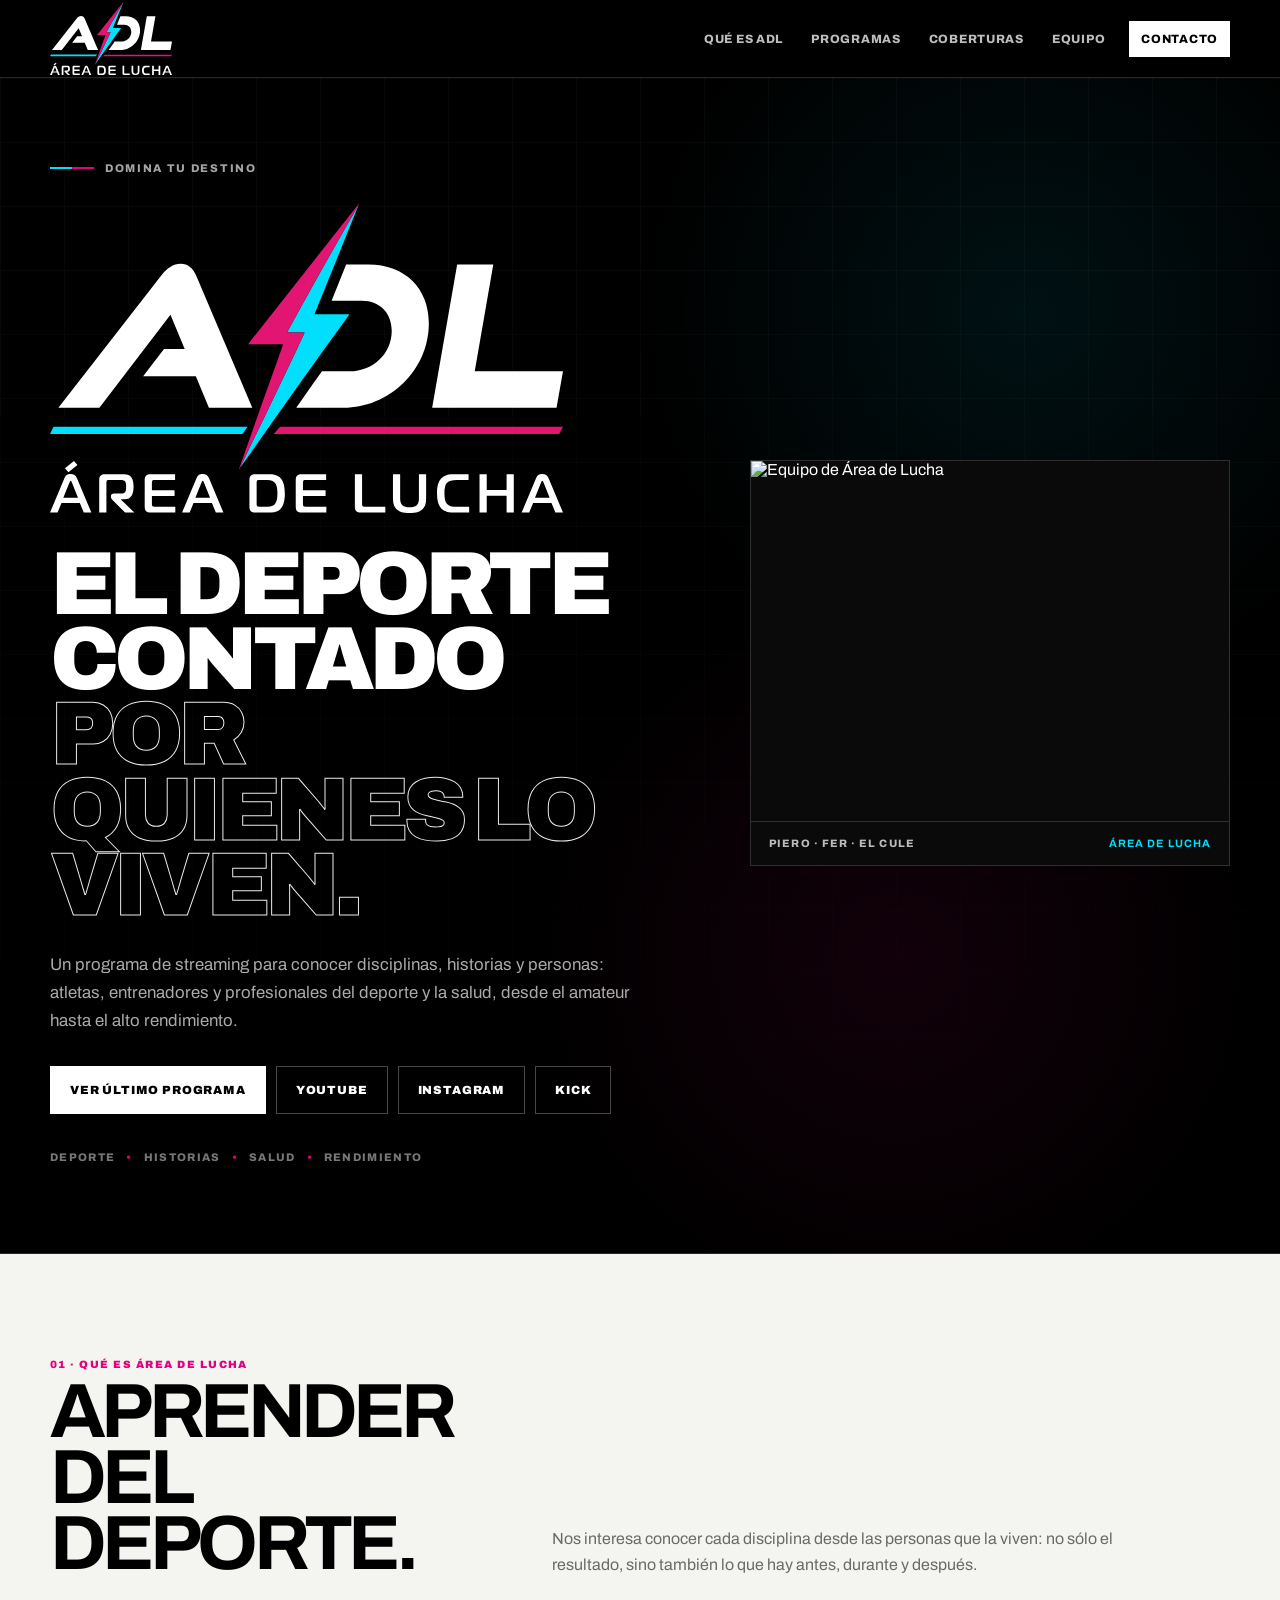
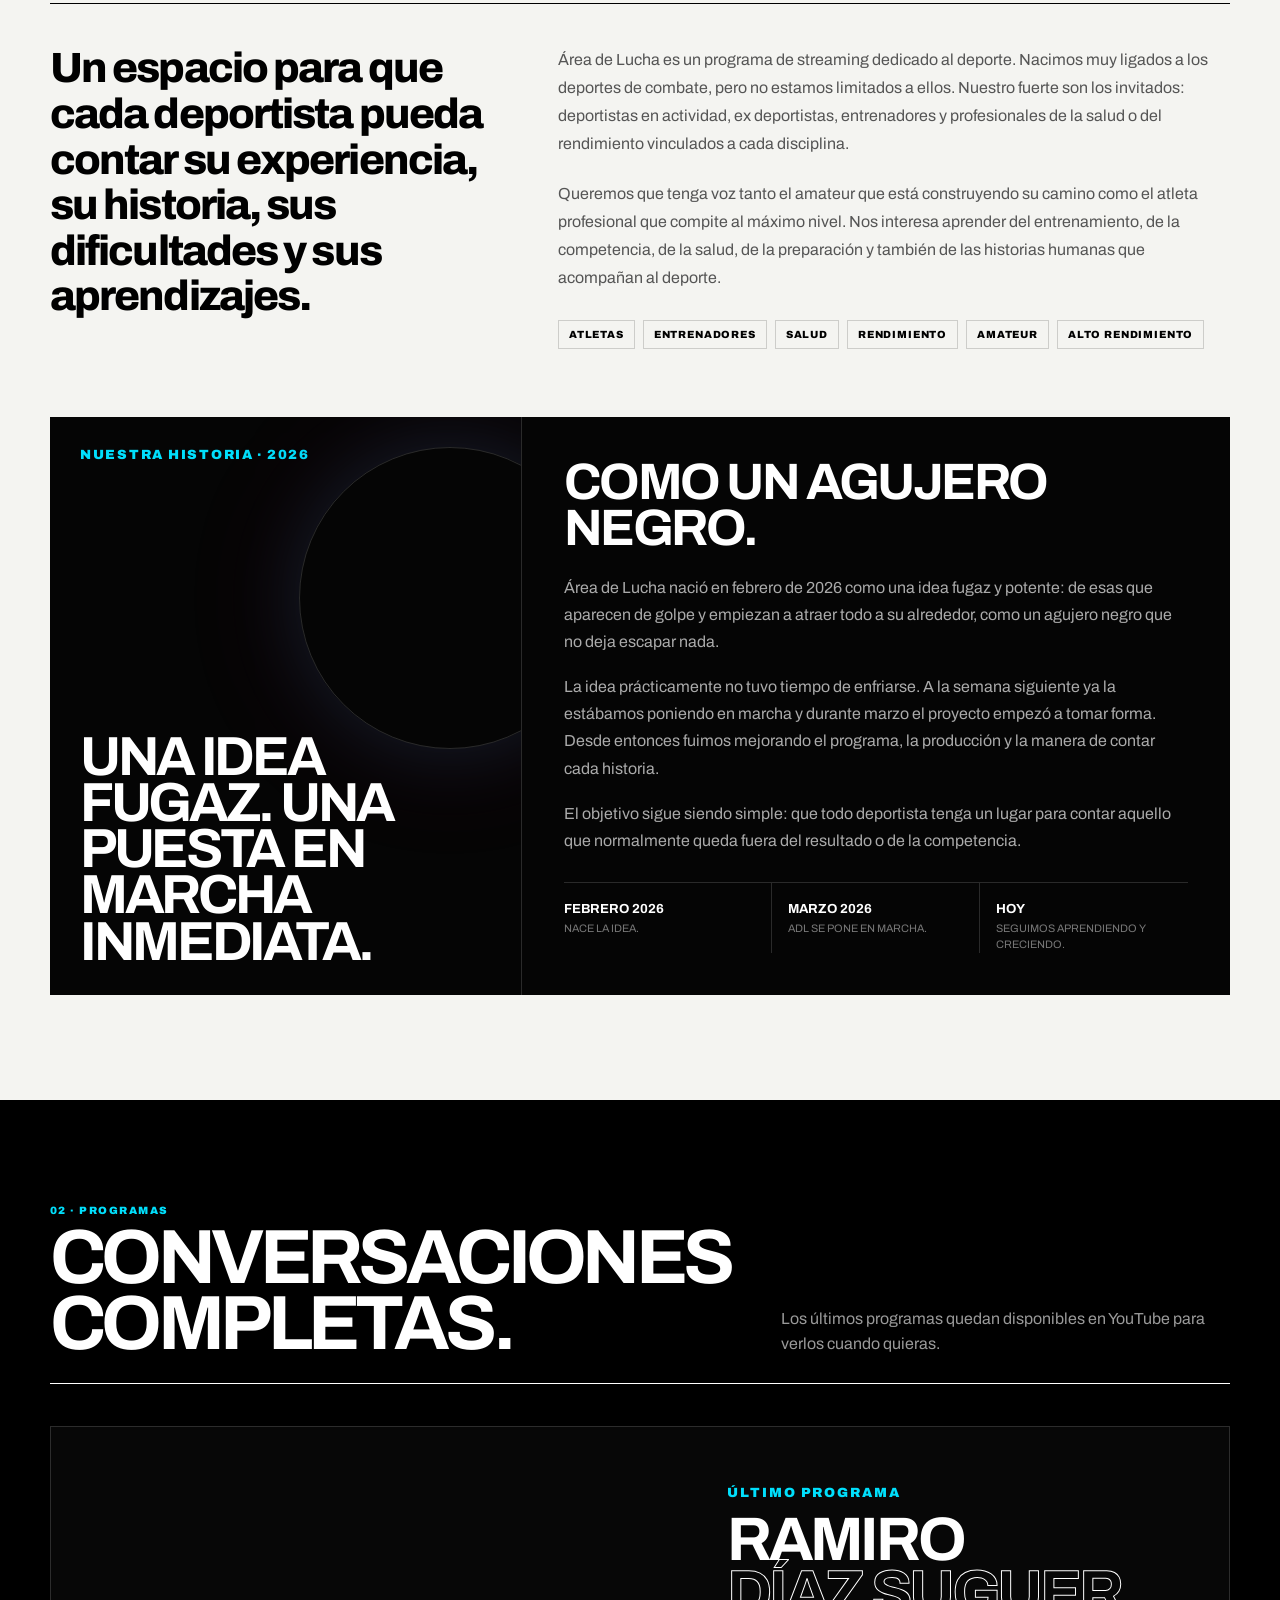
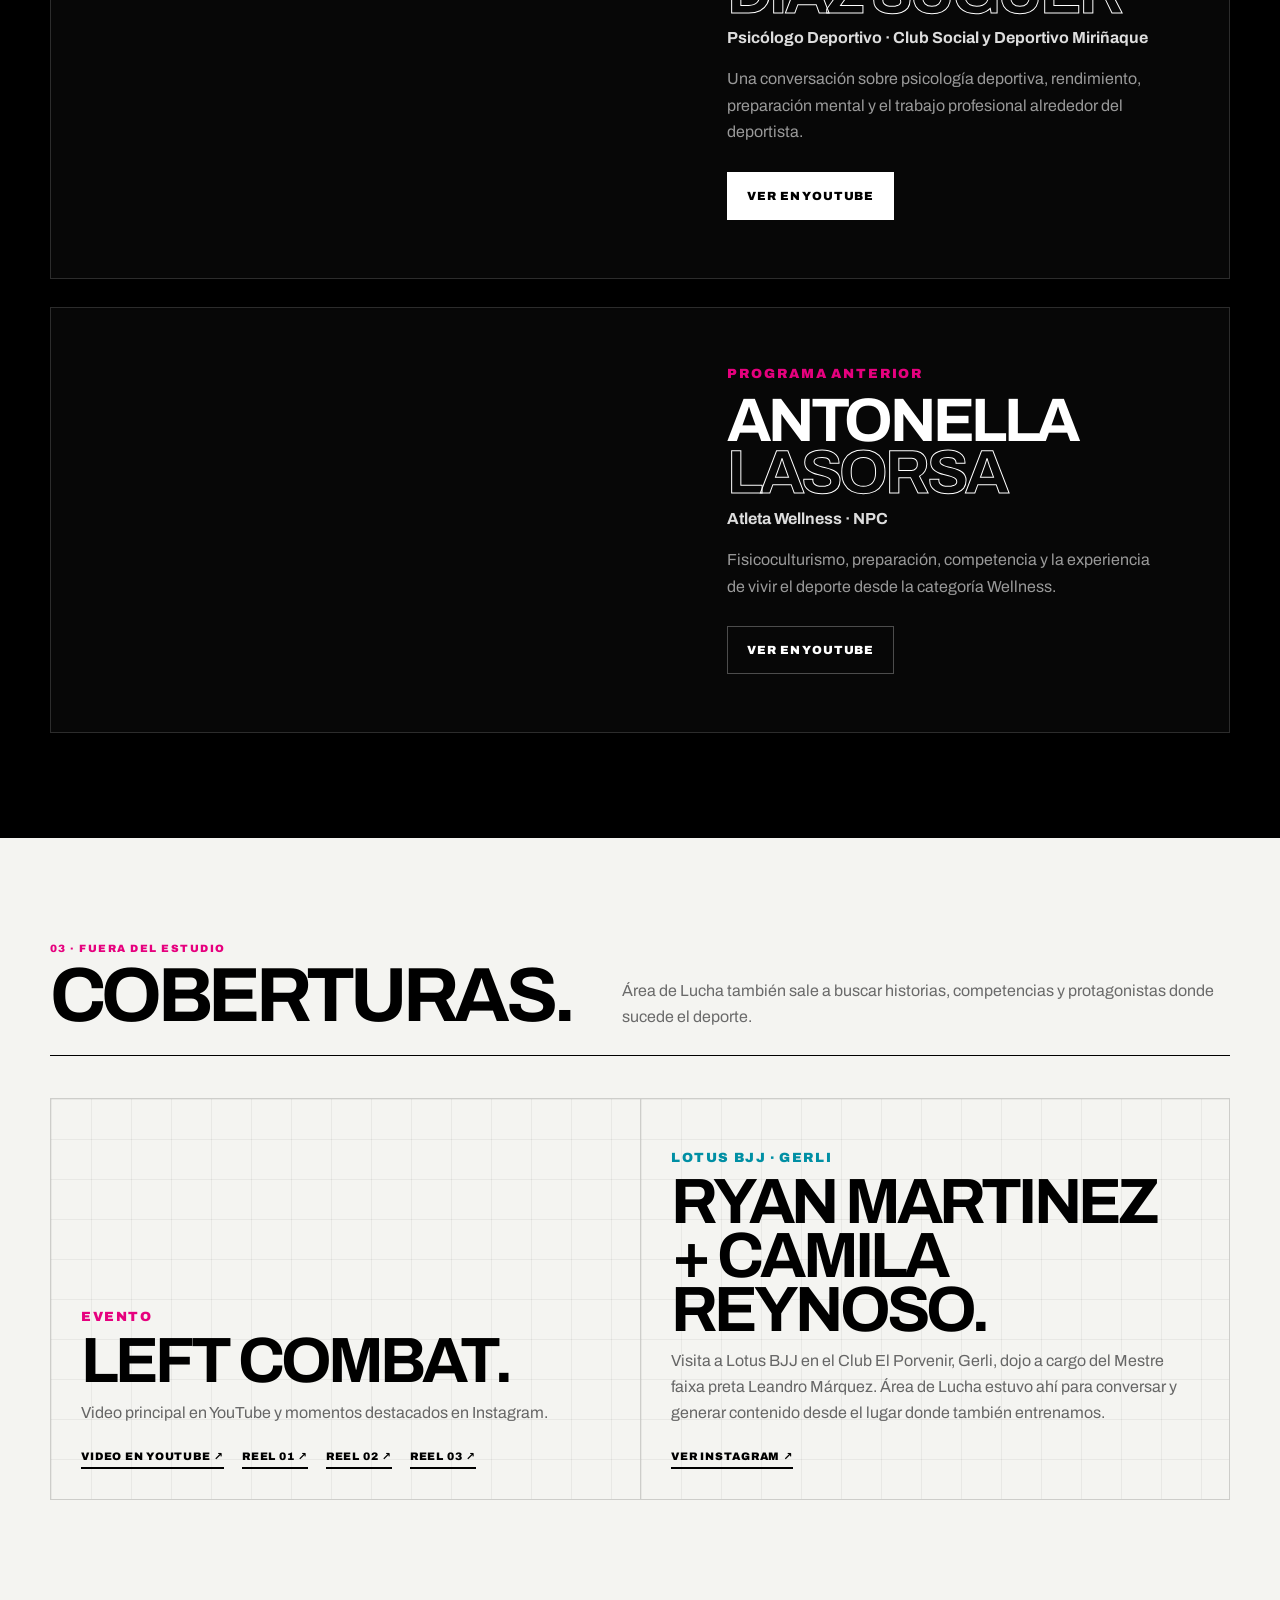
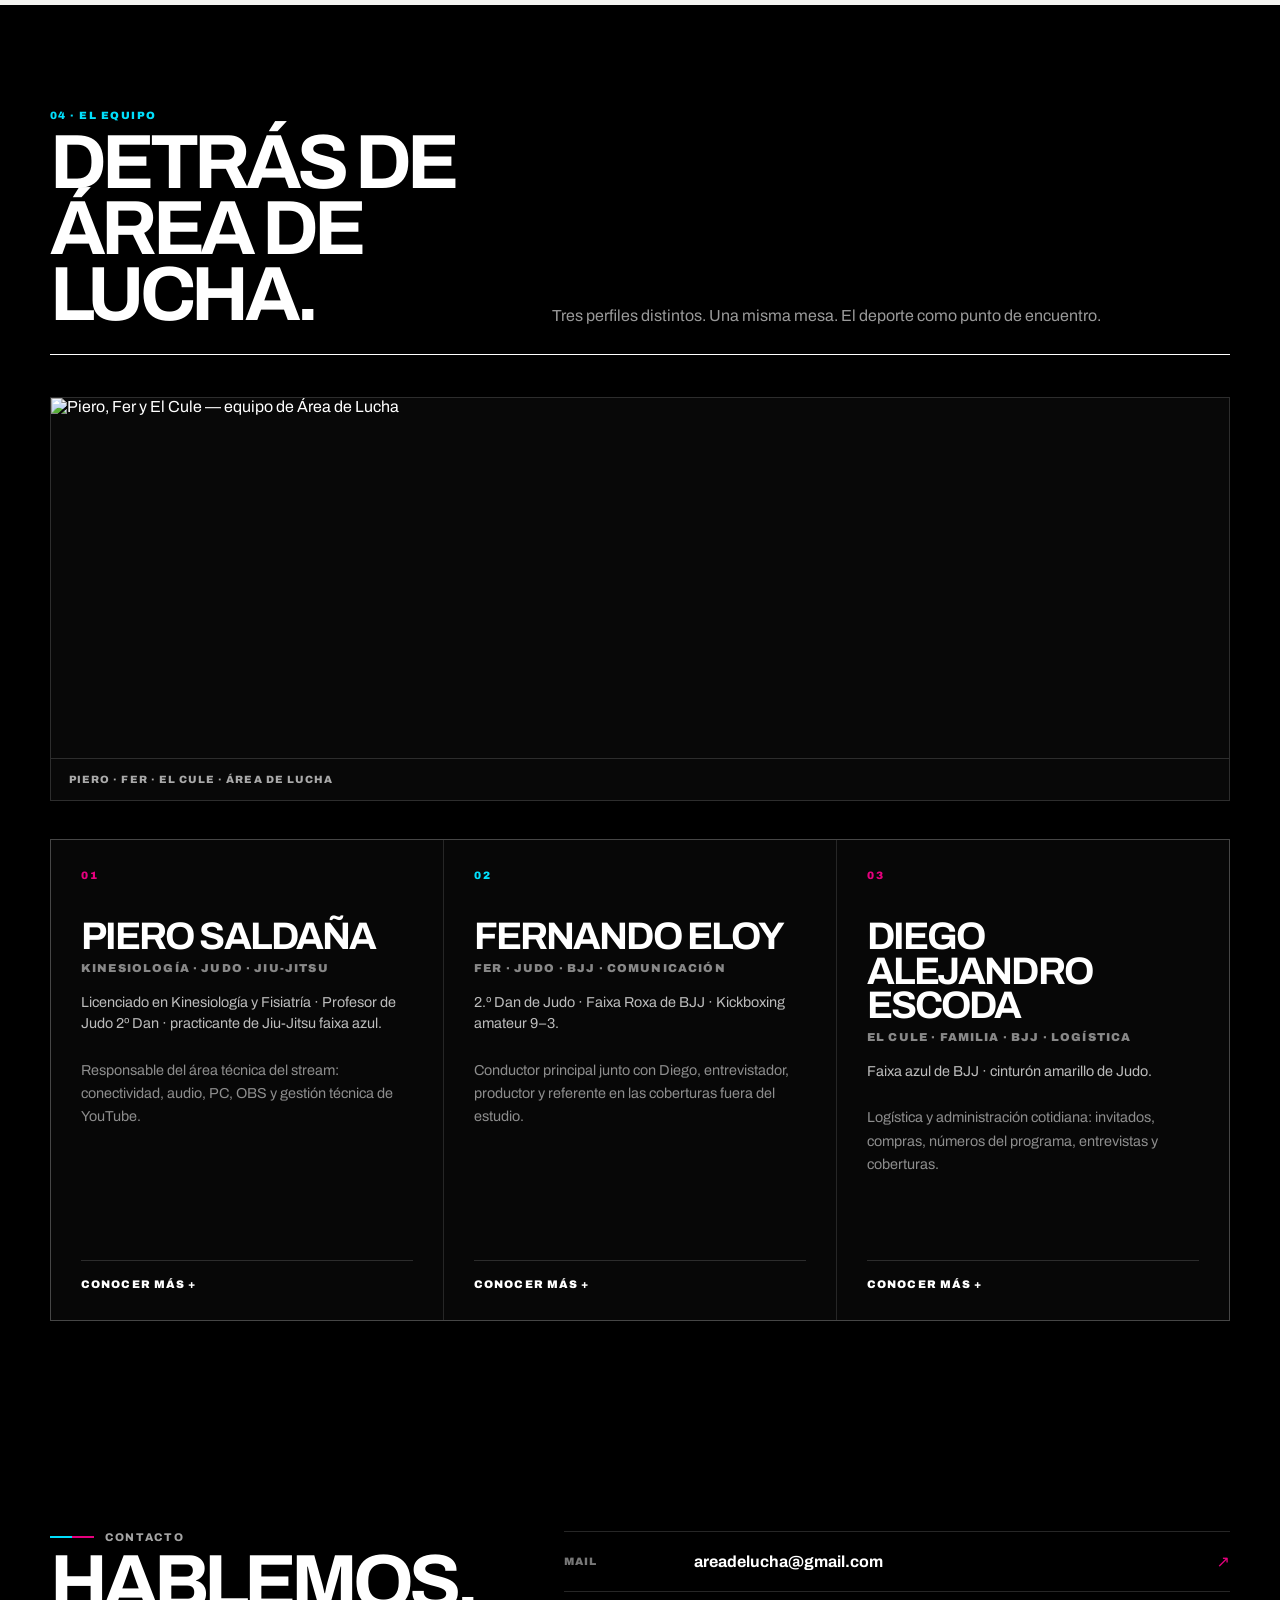
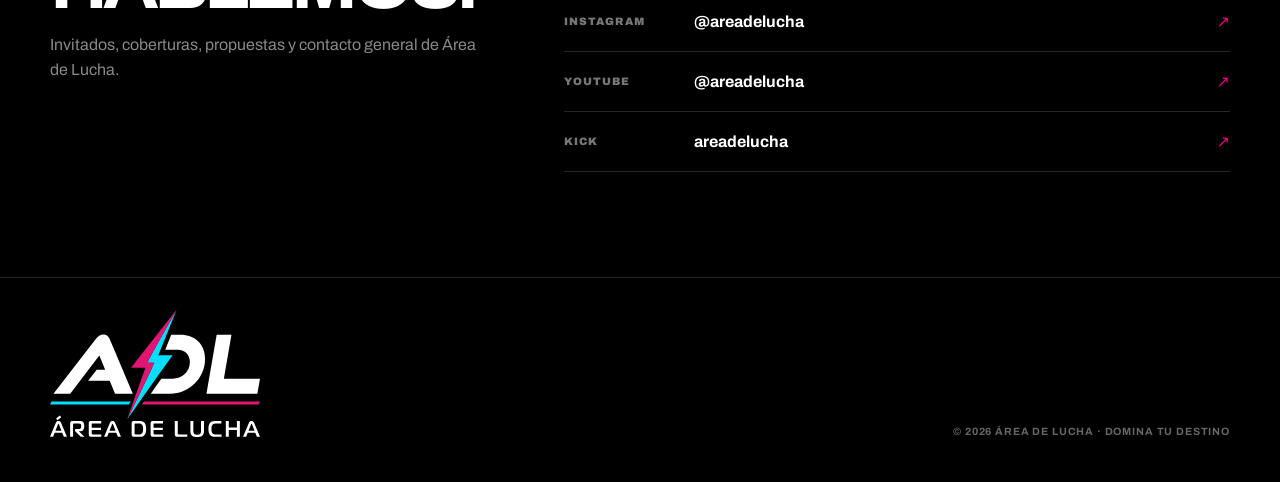
==== commit 05df27da: "Rebuild ADL master site from zero" ====
--- a/index.html
+++ b/index.html
@@ -2,10 +2,15 @@
 <html lang="es">
 <head>
   <meta charset="utf-8">
-  <meta name="viewport" content="width=device-width, initial-scale=1">
-  <meta name="theme-color" content="#050505">
-  <meta name="description" content="Área de Lucha es un programa de streaming sobre deporte, historias, salud y rendimiento. Deportistas, entrenadores y profesionales cuentan su experiencia en primera persona.">
+  <meta name="viewport" content="width=device-width,initial-scale=1,viewport-fit=cover">
+  <meta name="theme-color" content="#000000">
+  <title>Área de Lucha — El deporte contado por quienes lo viven</title>
+  <meta name="description" content="Área de Lucha es un programa de streaming sobre deporte, historias, salud y rendimiento. Atletas, entrenadores y profesionales cuentan su experiencia en primera persona.">
   <link rel="canonical" href="https://www.areadelucha.com/">
+  <link rel="preload" as="image" href="/assets/equipo.jpg">
+  <link rel="preconnect" href="https://fonts.googleapis.com">
+  <link rel="preconnect" href="https://fonts.gstatic.com" crossorigin>
+  <link href="https://fonts.googleapis.com/css2?family=Archivo:wght@400;500;600;700;800;900&display=swap" rel="stylesheet">
   <meta property="og:type" content="website">
   <meta property="og:site_name" content="Área de Lucha">
   <meta property="og:url" content="https://www.areadelucha.com/">
@@ -13,275 +18,114 @@
   <meta property="og:description" content="Deportistas, entrenadores y profesionales del deporte y la salud cuentan sus experiencias, historias y aprendizajes.">
   <meta property="og:image" content="https://www.areadelucha.com/assets/equipo.jpg">
   <meta name="twitter:card" content="summary_large_image">
-  <meta name="twitter:title" content="Área de Lucha — El deporte contado por quienes lo viven">
-  <meta name="twitter:description" content="Un programa de streaming para conocer el deporte desde quienes lo viven.">
   <meta name="twitter:image" content="https://www.areadelucha.com/assets/equipo.jpg">
-  <title>Área de Lucha — El deporte contado por quienes lo viven</title>
-  <link rel="icon" href="/assets/logo.svg" type="image/svg+xml">
-  <link rel="preconnect" href="https://fonts.googleapis.com">
-  <link rel="preconnect" href="https://fonts.gstatic.com" crossorigin>
-  <link href="https://fonts.googleapis.com/css2?family=Archivo:wght@400;500;600;700;800;900&display=swap" rel="stylesheet">
-  <link rel="stylesheet" href="/styles.css?v=1">
-  <script defer src="/app.js?v=1"></script>
-  <script type="application/ld+json">
-  {
-    "@context":"https://schema.org",
-    "@type":"Organization",
-    "name":"Área de Lucha",
-    "url":"https://www.areadelucha.com/",
-    "logo":"https://www.areadelucha.com/assets/logo.svg",
-    "email":"areadelucha@gmail.com",
-    "sameAs":[
-      "https://www.youtube.com/@areadelucha",
-      "https://www.instagram.com/areadelucha/",
-      "https://kick.com/areadelucha"
-    ]
-  }
-  </script>
+  <script type="application/ld+json">{"@context":"https://schema.org","@type":"Organization","name":"Área de Lucha","url":"https://www.areadelucha.com/","email":"areadelucha@gmail.com","sameAs":["https://www.youtube.com/@areadelucha","https://www.instagram.com/areadelucha/","https://kick.com/areadelucha"]}</script>
+  <style>
+    :root{--black:#000;--ink:#08090b;--white:#fff;--paper:#f4f4f1;--muted:#9b9b9b;--line:rgba(255,255,255,.15);--darkline:rgba(0,0,0,.16);--cyan:#00dffc;--magenta:#e6007e;--shell:min(1180px,calc(100vw - 40px));--header:78px}
+    *{box-sizing:border-box}html{scroll-behavior:smooth;background:#000}body{margin:0;background:#000;color:#fff;font-family:"Archivo",system-ui,-apple-system,BlinkMacSystemFont,"Segoe UI",sans-serif;-webkit-font-smoothing:antialiased}img{max-width:100%;display:block}a{color:inherit;text-decoration:none}button,summary{font:inherit}.shell{width:var(--shell);margin:auto}.anchor{scroll-margin-top:96px}.eyebrow{display:flex;align-items:center;gap:11px;color:#a5a5a5;font-size:.7rem;font-weight:800;letter-spacing:.15em;text-transform:uppercase}.eyebrow:before{content:"";width:44px;height:2px;background:linear-gradient(90deg,var(--cyan) 0 50%,var(--magenta) 50%)}
+    .header{position:sticky;top:0;z-index:50;height:var(--header);background:rgba(0,0,0,.94);border-bottom:1px solid var(--line);backdrop-filter:blur(14px)}.header-inner{height:100%;display:flex;align-items:center;justify-content:space-between;gap:28px}.brand img{width:122px;height:auto}.desktop-nav{display:flex;align-items:center;gap:4px}.desktop-nav a{padding:11px 12px;color:#bdbdbd;font-size:.75rem;font-weight:800;letter-spacing:.06em;text-transform:uppercase}.desktop-nav a:hover{color:#fff}.desktop-nav .cta{margin-left:8px;background:#fff;color:#000}.desktop-nav .cta:hover{background:var(--cyan);color:#000}.mobile-nav{display:none;position:relative}.mobile-nav summary{list-style:none;cursor:pointer;width:46px;height:46px;border:1px solid var(--line);display:grid;place-items:center}.mobile-nav summary::-webkit-details-marker{display:none}.burger,.burger:before,.burger:after{width:20px;height:2px;background:#fff;display:block;position:relative}.burger:before,.burger:after{content:"";position:absolute;left:0}.burger:before{top:-6px}.burger:after{top:6px}.mobile-nav[open] .burger{background:transparent}.mobile-nav[open] .burger:before{top:0;transform:rotate(45deg)}.mobile-nav[open] .burger:after{top:0;transform:rotate(-45deg)}.mobile-panel{position:fixed;top:var(--header);left:0;right:0;background:#000;border-bottom:1px solid var(--line);padding:14px 20px 22px;display:grid}.mobile-panel a{padding:15px 2px;border-bottom:1px solid var(--line);font-size:.82rem;font-weight:800;letter-spacing:.08em;text-transform:uppercase}.mobile-panel a:last-child{border-bottom:0;color:var(--cyan)}
+    .hero{position:relative;overflow:hidden;border-bottom:1px solid var(--line);background:radial-gradient(circle at 80% 20%,rgba(0,223,252,.08),transparent 28%),radial-gradient(circle at 70% 75%,rgba(230,0,126,.08),transparent 30%),#000}.hero:before{content:"";position:absolute;inset:0;pointer-events:none;background-image:linear-gradient(rgba(255,255,255,.03) 1px,transparent 1px),linear-gradient(90deg,rgba(255,255,255,.03) 1px,transparent 1px);background-size:64px 64px;mask-image:linear-gradient(#000,transparent 92%)}.hero-grid{position:relative;padding:84px 0 90px;display:grid;grid-template-columns:minmax(0,1.12fr) minmax(360px,.88fr);gap:clamp(46px,7vw,95px);align-items:center}.hero-logo{width:min(560px,84%);margin:30px 0 34px}.hero h1{margin:0;font-size:clamp(3.4rem,7vw,7.2rem);line-height:.84;letter-spacing:-.065em;text-transform:uppercase;font-weight:900}.hero h1 span{display:block;color:transparent;-webkit-text-stroke:1px rgba(255,255,255,.92)}.hero-copy>p{max-width:680px;color:#aaa;font-size:1.05rem;line-height:1.65;margin:28px 0 0}.actions{display:flex;flex-wrap:wrap;gap:10px;margin-top:32px}.btn{min-height:48px;padding:0 19px;border:1px solid rgba(255,255,255,.28);display:inline-flex;align-items:center;justify-content:center;font-size:.74rem;font-weight:900;letter-spacing:.07em;text-transform:uppercase}.btn-primary{background:#fff;color:#000;border-color:#fff}.btn-primary:hover{background:var(--cyan);border-color:var(--cyan)}.btn:hover{border-color:var(--magenta)}.topics{display:flex;flex-wrap:wrap;gap:11px;margin-top:37px;color:#777;font-size:.69rem;font-weight:800;letter-spacing:.12em;text-transform:uppercase}.topics span+span:before{content:"•";margin-right:11px;color:var(--magenta)}.hero-figure{margin:0;border:1px solid var(--line);background:#0a0a0a;position:relative;overflow:hidden}.hero-figure img{width:100%;aspect-ratio:16/9;object-fit:cover;filter:contrast(1.04) saturate(.96)}.hero-figure figcaption{display:flex;justify-content:space-between;gap:15px;padding:16px 18px;border-top:1px solid var(--line);font-size:.67rem;font-weight:800;letter-spacing:.1em;text-transform:uppercase;color:#bbb}.hero-figure figcaption b{color:var(--cyan)}
+    .section{padding:105px 0}.section-light{background:var(--paper);color:#000}.section-dark{background:#000;color:#fff}.section-head{display:grid;grid-template-columns:.8fr 1.2fr;gap:50px;align-items:end;padding-bottom:26px;border-bottom:1px solid currentColor;margin-bottom:42px}.section-head small{display:block;color:var(--magenta);font-weight:900;letter-spacing:.14em;text-transform:uppercase;font-size:.66rem}.section-dark .section-head small{color:var(--cyan)}.section-head h2{margin:9px 0 0;font-size:clamp(3rem,6vw,6.2rem);line-height:.86;letter-spacing:-.06em;text-transform:uppercase}.section-head p{margin:0;color:#6a6a6a;line-height:1.6;max-width:620px}.section-dark .section-head p{color:#999}
+    .about-grid{display:grid;grid-template-columns:.8fr 1.2fr;gap:60px}.about-big{font-size:clamp(1.8rem,3.3vw,3.4rem);line-height:1.08;letter-spacing:-.045em;font-weight:800}.about-copy p{margin:0 0 22px;color:#555;line-height:1.75}.pill-row{display:flex;flex-wrap:wrap;gap:8px;margin-top:28px}.pill{border:1px solid var(--darkline);padding:8px 10px;font-size:.65rem;font-weight:850;letter-spacing:.08em;text-transform:uppercase}.origin{margin-top:68px;background:#050505;color:#fff;display:grid;grid-template-columns:.8fr 1.2fr}.origin-mark{position:relative;min-height:350px;padding:30px;overflow:hidden;border-right:1px solid var(--line);display:flex;flex-direction:column;justify-content:space-between}.origin-mark:before{content:"";position:absolute;width:300px;height:300px;border:1px solid rgba(255,255,255,.15);border-radius:50%;right:-80px;top:30px;box-shadow:0 0 80px rgba(0,223,252,.12),0 0 130px rgba(230,0,126,.12)}.origin-mark small{color:var(--cyan);font-weight:900;letter-spacing:.13em;text-transform:uppercase}.origin-mark strong{position:relative;font-size:clamp(2.4rem,4.3vw,4.8rem);line-height:.84;letter-spacing:-.06em;text-transform:uppercase}.origin-copy{padding:42px}.origin-copy h3{margin:0 0 22px;font-size:clamp(2.2rem,4vw,4.2rem);line-height:.9;letter-spacing:-.05em;text-transform:uppercase}.origin-copy p{color:#aaa;line-height:1.7;margin:0 0 18px}.timeline{display:grid;grid-template-columns:repeat(3,1fr);border-top:1px solid var(--line);margin-top:28px}.step{padding:18px 16px 0 0;border-right:1px solid var(--line)}.step+ .step{padding-left:16px}.step:last-child{border-right:0}.step b{display:block;font-size:.82rem;text-transform:uppercase}.step span{display:block;margin-top:5px;color:#777;font-size:.68rem;line-height:1.45;text-transform:uppercase}
+    .programs{display:grid;gap:28px}.program{display:grid;grid-template-columns:minmax(0,1.05fr) minmax(320px,.95fr);border:1px solid var(--line);background:#070707}.program-media{position:relative;min-height:360px}.program-media iframe{position:absolute;inset:0;width:100%;height:100%;border:0}.program-copy{padding:clamp(30px,5vw,58px);display:flex;flex-direction:column;justify-content:center}.program-copy small{color:var(--cyan);font-weight:900;letter-spacing:.14em;text-transform:uppercase}.program:nth-child(2) .program-copy small{color:var(--magenta)}.program-copy h3{margin:14px 0 10px;font-size:clamp(2.4rem,4.8vw,5.2rem);line-height:.86;letter-spacing:-.055em;text-transform:uppercase}.program-copy h3 span{display:block;color:transparent;-webkit-text-stroke:1px #fff}.program-copy .role{margin:0;color:#ddd;font-weight:700}.program-copy .desc{color:#999;line-height:1.65;margin:20px 0 0}.program-copy .actions{margin-top:26px}
+    .coverage-grid{display:grid;grid-template-columns:1fr 1fr;border:1px solid var(--darkline)}.coverage{min-height:400px;padding:30px;display:flex;flex-direction:column;justify-content:flex-end;position:relative;overflow:hidden}.coverage+ .coverage{border-left:1px solid var(--darkline)}.coverage:before{content:"";position:absolute;inset:0;background-image:linear-gradient(rgba(0,0,0,.05) 1px,transparent 1px),linear-gradient(90deg,rgba(0,0,0,.05) 1px,transparent 1px);background-size:40px 40px}.coverage>*{position:relative}.coverage small{color:var(--magenta);font-weight:900;letter-spacing:.12em;text-transform:uppercase}.coverage:nth-child(2) small{color:#008fa4}.coverage h3{margin:10px 0 12px;font-size:clamp(2.5rem,5vw,5rem);line-height:.84;letter-spacing:-.06em;text-transform:uppercase}.coverage p{margin:0;color:#666;line-height:1.6;max-width:520px}.text-links{display:flex;flex-wrap:wrap;gap:14px 18px;margin-top:25px}.text-links a{font-size:.68rem;font-weight:900;letter-spacing:.08em;text-transform:uppercase;border-bottom:2px solid #000;padding-bottom:4px}.text-links a:hover{border-color:var(--magenta)}
+    .team-photo{margin:0 0 38px;border:1px solid var(--line);background:#080808}.team-photo img{width:100%;aspect-ratio:16/9;object-fit:cover}.team-photo figcaption{padding:15px 18px;border-top:1px solid var(--line);color:#aaa;font-size:.66rem;font-weight:850;letter-spacing:.1em;text-transform:uppercase}.members{display:grid;grid-template-columns:repeat(3,1fr);gap:1px;background:var(--line);border:1px solid var(--line)}.member{background:#070707;padding:30px;display:flex;flex-direction:column;min-height:480px}.member-number{color:var(--magenta);font-size:.67rem;font-weight:900;letter-spacing:.14em}.member:nth-child(2) .member-number{color:var(--cyan)}.member:nth-child(3) .member-number{color:var(--magenta)}.member h3{margin:38px 0 8px;font-size:clamp(2rem,3vw,3.5rem);line-height:.9;letter-spacing:-.05em;text-transform:uppercase}.member .nick{color:#888;font-size:.72rem;font-weight:900;letter-spacing:.1em;text-transform:uppercase}.member .title{color:#bcbcbc;line-height:1.5;font-size:.9rem;margin:18px 0 0}.member .role{margin:24px 0;color:#8d8d8d;line-height:1.6;font-size:.9rem}.member details{margin-top:auto;border-top:1px solid var(--line);padding-top:17px}.member summary{cursor:pointer;list-style:none;font-size:.69rem;font-weight:900;letter-spacing:.1em;text-transform:uppercase;color:#fff}.member summary::-webkit-details-marker{display:none}.member details p{color:#888;line-height:1.65;font-size:.86rem;margin:16px 0 0}.member .ig{display:inline-block;margin-top:18px;color:var(--cyan);font-size:.69rem;font-weight:900;letter-spacing:.08em;text-transform:uppercase}
+    .contact-grid{display:grid;grid-template-columns:.8fr 1.2fr;gap:70px;align-items:start}.contact-grid h2{margin:8px 0 15px;font-size:clamp(3.3rem,6vw,6.5rem);line-height:.84;letter-spacing:-.065em;text-transform:uppercase}.contact-grid>div>p{color:#888;line-height:1.6}.contact-links{border-top:1px solid var(--line)}.contact-links a{display:grid;grid-template-columns:110px 1fr auto;gap:20px;padding:20px 0;border-bottom:1px solid var(--line);align-items:center}.contact-links span{color:#777;font-size:.67rem;font-weight:900;letter-spacing:.1em;text-transform:uppercase}.contact-links b{overflow-wrap:anywhere}.contact-links i{font-style:normal;color:var(--magenta)}.footer{padding:32px 0 45px;border-top:1px solid var(--line);background:#000}.footer-inner{display:flex;align-items:flex-end;justify-content:space-between;gap:25px}.footer img{width:210px}.footer p{margin:0;color:#666;font-size:.66rem;font-weight:700;letter-spacing:.08em;text-transform:uppercase;text-align:right}
+    @media(max-width:900px){:root{--header:70px;--shell:min(100% - 32px,760px)}.desktop-nav{display:none}.mobile-nav{display:block}.brand img{width:104px}.hero-grid{grid-template-columns:1fr;padding:60px 0 68px;gap:42px}.hero-logo{margin-top:24px}.hero h1{font-size:clamp(3.1rem,13vw,5.8rem)}.hero-figure{max-width:720px}.section{padding:78px 0}.section-head,.about-grid,.origin,.contact-grid{grid-template-columns:1fr}.section-head{gap:24px}.origin-mark{border-right:0;border-bottom:1px solid var(--line);min-height:280px}.program{grid-template-columns:1fr}.program-media{min-height:0;aspect-ratio:16/9}.coverage-grid{grid-template-columns:1fr}.coverage+ .coverage{border-left:0;border-top:1px solid var(--darkline)}.members{grid-template-columns:1fr}.member{min-height:auto}.contact-grid{gap:38px}}
+    @media(max-width:560px){:root{--shell:calc(100% - 28px)}.hero-grid{padding:48px 0 58px}.hero-logo{width:88%;margin-bottom:28px}.hero h1{font-size:clamp(2.85rem,15.5vw,4.5rem)}.hero-copy>p{font-size:.96rem;line-height:1.6}.actions{display:grid;grid-template-columns:1fr 1fr}.btn{padding-inline:12px;text-align:center}.topics{font-size:.62rem;gap:8px}.topics span+span:before{margin-right:8px}.hero-figure figcaption{flex-direction:column}.section{padding:64px 0}.section-head{margin-bottom:30px}.section-head h2{font-size:clamp(2.7rem,14vw,4.5rem)}.about-big{font-size:1.7rem}.origin-copy{padding:28px 22px}.origin-mark{padding:24px;min-height:240px}.timeline{grid-template-columns:1fr}.step,.step+ .step{padding:14px 0;border-right:0;border-bottom:1px solid var(--line)}.step:last-child{border-bottom:0}.program-copy{padding:28px 22px}.coverage{padding:24px;min-height:350px}.team-photo{margin-bottom:22px}.member{padding:24px}.member h3{margin-top:28px}.contact-links a{grid-template-columns:90px 1fr auto;gap:12px}.footer-inner{align-items:flex-start;flex-direction:column}.footer p{text-align:left}}
+  </style>
 </head>
 <body>
-  <a class="skip-link" href="#contenido">Saltar al contenido</a>
-
-  <header class="site-header" id="inicio">
-    <div class="container nav-wrap">
-      <a class="brand" href="#inicio" aria-label="Área de Lucha — inicio">
-        <img src="/assets/logo.svg" alt="Área de Lucha">
-      </a>
-      <button class="menu-button" type="button" aria-label="Abrir menú" aria-expanded="false" aria-controls="main-nav">
-        <span></span><span></span><span></span>
-      </button>
-      <nav class="main-nav" id="main-nav" aria-label="Navegación principal">
-        <a href="#que-es">Qué es ADL</a>
-        <a href="#programas">Programas</a>
-        <a href="#coberturas">Coberturas</a>
-        <a href="#equipo">Equipo</a>
-        <a class="nav-contact" href="#contacto">Contacto</a>
+  <header class="header">
+    <div class="shell header-inner">
+      <a class="brand" href="#inicio" aria-label="Área de Lucha — inicio"><img src="/assets/logo.svg" alt="Área de Lucha" width="122" height="74"></a>
+      <nav class="desktop-nav" aria-label="Navegación principal">
+        <a href="#que-es">Qué es ADL</a><a href="#programas">Programas</a><a href="#coberturas">Coberturas</a><a href="#equipo">Equipo</a><a class="cta" href="#contacto">Contacto</a>
       </nav>
+      <details class="mobile-nav">
+        <summary aria-label="Abrir menú"><span class="burger"></span></summary>
+        <nav class="mobile-panel" aria-label="Navegación móvil"><a href="#que-es">Qué es ADL</a><a href="#programas">Programas</a><a href="#coberturas">Coberturas</a><a href="#equipo">Equipo</a><a href="#contacto">Contacto</a></nav>
+      </details>
     </div>
   </header>
 
-  <main id="contenido">
-    <section class="hero section-dark">
-      <div class="hero-lines" aria-hidden="true"></div>
-      <div class="container hero-grid">
+  <main>
+    <section class="hero anchor" id="inicio">
+      <div class="shell hero-grid">
         <div class="hero-copy">
-          <p class="eyebrow"><span></span> Domina tu Destino</p>
-          <h1>El deporte contado <em>por quienes lo viven.</em></h1>
-          <p class="hero-intro">Un programa de streaming para conocer disciplinas, historias y personas: atletas, entrenadores y profesionales del deporte y la salud, desde el amateur hasta el alto rendimiento.</p>
-          <div class="hero-actions">
-            <a class="button primary" href="https://www.youtube.com/watch?v=eW1pDaidU-8" target="_blank" rel="noopener">Ver último programa</a>
-            <a class="button outline" href="https://www.youtube.com/@areadelucha" target="_blank" rel="noopener">YouTube</a>
-            <a class="button ghost" href="https://www.instagram.com/areadelucha/" target="_blank" rel="noopener">Instagram ↗</a>
-            <a class="button ghost" href="https://kick.com/areadelucha" target="_blank" rel="noopener">Kick ↗</a>
+          <div class="eyebrow">Domina tu Destino</div>
+          <img class="hero-logo" src="/assets/logo.svg" alt="Área de Lucha">
+          <h1>El deporte contado<span>por quienes lo viven.</span></h1>
+          <p>Un programa de streaming para conocer disciplinas, historias y personas: atletas, entrenadores y profesionales del deporte y la salud, desde el amateur hasta el alto rendimiento.</p>
+          <div class="actions">
+            <a class="btn btn-primary" href="https://www.youtube.com/watch?v=eW1pDaidU-8" target="_blank" rel="noopener">Ver último programa</a>
+            <a class="btn" href="https://www.youtube.com/@areadelucha" target="_blank" rel="noopener">YouTube</a>
+            <a class="btn" href="https://www.instagram.com/areadelucha/" target="_blank" rel="noopener">Instagram</a>
+            <a class="btn" href="https://kick.com/areadelucha" target="_blank" rel="noopener">Kick</a>
           </div>
-          <div class="topic-row" aria-label="Ejes del programa">
-            <span>Deporte</span><i></i><span>Historias</span><i></i><span>Salud</span><i></i><span>Rendimiento</span>
-          </div>
+          <div class="topics"><span>Deporte</span><span>Historias</span><span>Salud</span><span>Rendimiento</span></div>
         </div>
-        <figure class="hero-photo">
-          <img src="/assets/equipo.jpg?v=1" alt="Equipo de Área de Lucha" width="1200" height="900">
-          <figcaption><strong>Área de Lucha</strong><span>Piero · Fer · El Cule</span></figcaption>
+        <figure class="hero-figure">
+          <img src="/assets/equipo.jpg" alt="Equipo de Área de Lucha" width="640" height="360" decoding="async" fetchpriority="high">
+          <figcaption><span>Piero · Fer · El Cule</span><b>Área de Lucha</b></figcaption>
         </figure>
       </div>
     </section>
 
-    <section class="about section-light" id="que-es">
-      <div class="container about-grid">
-        <div>
-          <p class="section-label">Qué es Área de Lucha</p>
-          <h2>Aprender del deporte.</h2>
+    <section class="section section-light anchor" id="que-es">
+      <div class="shell">
+        <div class="section-head"><div><small>01 · Qué es Área de Lucha</small><h2>Aprender del deporte.</h2></div><p>Nos interesa conocer cada disciplina desde las personas que la viven: no sólo el resultado, sino también lo que hay antes, durante y después.</p></div>
+        <div class="about-grid">
+          <div class="about-big">Un espacio para que cada deportista pueda contar su experiencia, su historia, sus dificultades y sus aprendizajes.</div>
+          <div class="about-copy"><p>Área de Lucha es un programa de streaming dedicado al deporte. Nacimos muy ligados a los deportes de combate, pero no estamos limitados a ellos. Nuestro fuerte son los invitados: deportistas en actividad, ex deportistas, entrenadores y profesionales de la salud o del rendimiento vinculados a cada disciplina.</p><p>Queremos que tenga voz tanto el amateur que está construyendo su camino como el atleta profesional que compite al máximo nivel. Nos interesa aprender del entrenamiento, de la competencia, de la salud, de la preparación y también de las historias humanas que acompañan al deporte.</p><div class="pill-row"><span class="pill">Atletas</span><span class="pill">Entrenadores</span><span class="pill">Salud</span><span class="pill">Rendimiento</span><span class="pill">Amateur</span><span class="pill">Alto rendimiento</span></div></div>
         </div>
-        <div class="about-copy">
-          <p class="lead">Área de Lucha es un programa de streaming dedicado a conocer el deporte desde adentro, disciplina por disciplina y persona por persona.</p>
-          <p>Nacimos muy ligados a los deportes de combate, pero el programa no se limita a ellos. Nuestro fuerte son los invitados: deportistas en actividad, ex deportistas, entrenadores y profesionales de la salud o del rendimiento vinculados a cada disciplina.</p>
-          <p>Nos interesa escuchar tanto al amateur que está construyendo su camino como al atleta profesional que compite al máximo nivel. Queremos que puedan contar su experiencia, su recorrido, sus dificultades, sus aprendizajes y aquello que normalmente queda fuera del resultado.</p>
-          <div class="pill-row"><span>Atletas</span><span>Entrenadores</span><span>Salud</span><span>Rendimiento</span><span>Amateur</span><span>Alto rendimiento</span></div>
-        </div>
-      </div>
-
-      <div class="container origin-grid">
-        <div class="origin-visual">
-          <span>Nuestra historia · 2026</span>
-          <strong>Una idea fugaz.<br>Una puesta en marcha inmediata.</strong>
-          <div class="orbit" aria-hidden="true"></div>
-        </div>
-        <div class="origin-copy">
-          <p class="section-label">Cómo nació ADL</p>
-          <h3>Como un agujero negro.</h3>
-          <p>Área de Lucha nació en febrero de 2026 como una idea fugaz y potente: de esas que aparecen de golpe y empiezan a atraer todo a su alrededor, como un agujero negro que no deja escapar nada.</p>
-          <p>La idea apareció y prácticamente no tuvo tiempo de enfriarse. A la semana siguiente ya la estábamos poniendo en marcha y durante marzo el proyecto empezó a tomar forma. Desde entonces fuimos mejorando el programa, la producción y la manera de contar cada historia.</p>
-          <div class="timeline">
-            <div><b>Febrero 2026</b><span>Nace la idea.</span></div>
-            <div><b>Marzo 2026</b><span>ADL se pone en marcha.</span></div>
-            <div><b>Hoy</b><span>Seguimos aprendiendo, produciendo y creciendo.</span></div>
-          </div>
+        <div class="origin">
+          <div class="origin-mark"><small>Nuestra historia · 2026</small><strong>Una idea fugaz. Una puesta en marcha inmediata.</strong></div>
+          <div class="origin-copy"><h3>Como un agujero negro.</h3><p>Área de Lucha nació en febrero de 2026 como una idea fugaz y potente: de esas que aparecen de golpe y empiezan a atraer todo a su alrededor, como un agujero negro que no deja escapar nada.</p><p>La idea prácticamente no tuvo tiempo de enfriarse. A la semana siguiente ya la estábamos poniendo en marcha y durante marzo el proyecto empezó a tomar forma. Desde entonces fuimos mejorando el programa, la producción y la manera de contar cada historia.</p><p>El objetivo sigue siendo simple: que todo deportista tenga un lugar para contar aquello que normalmente queda fuera del resultado o de la competencia.</p><div class="timeline"><div class="step"><b>Febrero 2026</b><span>Nace la idea.</span></div><div class="step"><b>Marzo 2026</b><span>ADL se pone en marcha.</span></div><div class="step"><b>Hoy</b><span>Seguimos aprendiendo y creciendo.</span></div></div></div>
         </div>
       </div>
     </section>
 
-    <section class="programs section-dark" id="programas">
-      <div class="container section-head dark-head">
-        <div><p class="section-label cyan">Programas</p><h2>Últimas charlas.</h2></div>
-        <p>Conversaciones completas con protagonistas del deporte y profesionales que trabajan alrededor de él.</p>
-      </div>
-      <div class="container program-list">
-        <article class="program-card featured">
-          <div class="video-frame">
-            <iframe src="https://www.youtube-nocookie.com/embed/eW1pDaidU-8" title="Ramiro Díaz Suguer — Área de Lucha" loading="lazy" allow="accelerometer; autoplay; clipboard-write; encrypted-media; gyroscope; picture-in-picture; web-share" allowfullscreen></iframe>
-          </div>
-          <div class="program-copy">
-            <p class="section-label cyan">Último programa</p>
-            <h3>Ramiro <span>Díaz Suguer</span></h3>
-            <p class="role">Psicólogo Deportivo · Club Social y Deportivo Miriñaque</p>
-            <p>Una conversación sobre psicología deportiva, rendimiento, preparación mental y el trabajo profesional alrededor del deportista.</p>
-            <a class="button primary" href="https://www.youtube.com/watch?v=eW1pDaidU-8" target="_blank" rel="noopener">Ver en YouTube</a>
-          </div>
-        </article>
-
-        <article class="program-card reverse">
-          <div class="video-frame">
-            <iframe src="https://www.youtube-nocookie.com/embed/Z8iFdiO1k18" title="Antonella Lasorsa — Área de Lucha" loading="lazy" allow="accelerometer; autoplay; clipboard-write; encrypted-media; gyroscope; picture-in-picture; web-share" allowfullscreen></iframe>
-          </div>
-          <div class="program-copy">
-            <p class="section-label magenta">Programa anterior</p>
-            <h3>Antonella <span>Lasorsa</span></h3>
-            <p class="role">Atleta Wellness · NPC</p>
-            <p>Fisicoculturismo, preparación, competencia y la experiencia de vivir el deporte desde la categoría Wellness.</p>
-            <a class="button outline" href="https://www.youtube.com/watch?v=Z8iFdiO1k18" target="_blank" rel="noopener">Ver en YouTube</a>
-          </div>
-        </article>
+    <section class="section section-dark anchor" id="programas">
+      <div class="shell">
+        <div class="section-head"><div><small>02 · Programas</small><h2>Conversaciones completas.</h2></div><p>Los últimos programas quedan disponibles en YouTube para verlos cuando quieras.</p></div>
+        <div class="programs">
+          <article class="program"><div class="program-media"><iframe loading="lazy" src="https://www.youtube-nocookie.com/embed/eW1pDaidU-8" title="Ramiro Díaz Suguer — Área de Lucha" allow="accelerometer; autoplay; clipboard-write; encrypted-media; gyroscope; picture-in-picture; web-share" allowfullscreen></iframe></div><div class="program-copy"><small>Último programa</small><h3>Ramiro<span>Díaz Suguer</span></h3><p class="role">Psicólogo Deportivo · Club Social y Deportivo Miriñaque</p><p class="desc">Una conversación sobre psicología deportiva, rendimiento, preparación mental y el trabajo profesional alrededor del deportista.</p><div class="actions"><a class="btn btn-primary" href="https://www.youtube.com/watch?v=eW1pDaidU-8" target="_blank" rel="noopener">Ver en YouTube</a></div></div></article>
+          <article class="program"><div class="program-media"><iframe loading="lazy" src="https://www.youtube-nocookie.com/embed/Z8iFdiO1k18" title="Antonella Lasorsa — Área de Lucha" allow="accelerometer; autoplay; clipboard-write; encrypted-media; gyroscope; picture-in-picture; web-share" allowfullscreen></iframe></div><div class="program-copy"><small>Programa anterior</small><h3>Antonella<span>Lasorsa</span></h3><p class="role">Atleta Wellness · NPC</p><p class="desc">Fisicoculturismo, preparación, competencia y la experiencia de vivir el deporte desde la categoría Wellness.</p><div class="actions"><a class="btn" href="https://www.youtube.com/watch?v=Z8iFdiO1k18" target="_blank" rel="noopener">Ver en YouTube</a></div></div></article>
+        </div>
       </div>
     </section>
 
-    <section class="coverage section-light" id="coberturas">
-      <div class="container section-head">
-        <div><p class="section-label">Fuera del estudio</p><h2>Coberturas.</h2></div>
-        <p>Área de Lucha también sale a buscar historias, competencias y protagonistas donde sucede el deporte.</p>
-      </div>
-      <div class="container coverage-grid">
-        <article class="coverage-card">
-          <div class="coverage-number">01</div>
-          <div>
-            <p class="section-label">Evento</p>
-            <h3>Left Combat.</h3>
-            <p>Video principal en YouTube y momentos destacados en Instagram.</p>
-            <div class="text-links">
-              <a href="https://youtu.be/bQ7E1sBCKlg?si=628JmoHgE8FNL74u" target="_blank" rel="noopener">Video completo ↗</a>
-              <a href="https://www.instagram.com/reel/DbXHaNsu7rU/?igsh=MTZxbjZoOGxzYW96bw==" target="_blank" rel="noopener">Reel 01 ↗</a>
-              <a href="https://www.instagram.com/reel/DbVnDuxuhFZ/?igsh=MWR0cW5wbmY3bGpkMQ==" target="_blank" rel="noopener">Reel 02 ↗</a>
-              <a href="https://www.instagram.com/reel/DbYktXjRI-Z/?igsh=MWhzbGxza2c3MDQ3dw==" target="_blank" rel="noopener">Reel 03 ↗</a>
-            </div>
-          </div>
-        </article>
-        <article class="coverage-card cyan-card">
-          <div class="coverage-number">02</div>
-          <div>
-            <p class="section-label cyan-text">Lotus BJJ · Club El Porvenir, Gerli</p>
-            <h3>Ryan Martinez<br>+ Camila Reynoso.</h3>
-            <p>Visita a Lotus BJJ en el Club El Porvenir de Gerli, dojo a cargo del Mestre faixa preta Leandro Márquez. Área de Lucha estuvo ahí para conversar y generar contenido desde el lugar donde también entrenamos.</p>
-            <div class="text-links"><a href="https://www.instagram.com/areadelucha/" target="_blank" rel="noopener">Ver Instagram ↗</a></div>
-          </div>
-        </article>
+    <section class="section section-light anchor" id="coberturas">
+      <div class="shell">
+        <div class="section-head"><div><small>03 · Fuera del estudio</small><h2>Coberturas.</h2></div><p>Área de Lucha también sale a buscar historias, competencias y protagonistas donde sucede el deporte.</p></div>
+        <div class="coverage-grid">
+          <article class="coverage"><small>Evento</small><h3>Left Combat.</h3><p>Video principal en YouTube y momentos destacados en Instagram.</p><div class="text-links"><a href="https://youtu.be/bQ7E1sBCKlg?si=628JmoHgE8FNL74u" target="_blank" rel="noopener">Video en YouTube ↗</a><a href="https://www.instagram.com/reel/DbXHaNsu7rU/?igsh=MTZxbjZoOGxzYW96bw==" target="_blank" rel="noopener">Reel 01 ↗</a><a href="https://www.instagram.com/reel/DbVnDuxuhFZ/?igsh=MWR0cW5wbmY3bGpkMQ==" target="_blank" rel="noopener">Reel 02 ↗</a><a href="https://www.instagram.com/reel/DbYktXjRI-Z/?igsh=MWhzbGxza2c3MDQ3dw==" target="_blank" rel="noopener">Reel 03 ↗</a></div></article>
+          <article class="coverage"><small>Lotus BJJ · Gerli</small><h3>Ryan Martinez + Camila Reynoso.</h3><p>Visita a Lotus BJJ en el Club El Porvenir, Gerli, dojo a cargo del Mestre faixa preta Leandro Márquez. Área de Lucha estuvo ahí para conversar y generar contenido desde el lugar donde también entrenamos.</p><div class="text-links"><a href="https://www.instagram.com/areadelucha/" target="_blank" rel="noopener">Ver Instagram ↗</a></div></article>
+        </div>
       </div>
     </section>
 
-    <section class="team section-light" id="equipo">
-      <div class="container section-head">
-        <div><p class="section-label">El equipo</p><h2>Detrás de ADL.</h2></div>
-        <p>Tres perfiles distintos. Una misma mesa. El deporte como punto de encuentro.</p>
-      </div>
-      <div class="container team-group">
-        <img src="/assets/equipo.jpg?v=1" alt="Equipo de Área de Lucha" loading="lazy" width="1200" height="900">
-        <div><strong>Piero · Fer · El Cule</strong><span>Área de Lucha</span></div>
-      </div>
-
-      <div class="container members">
-        <article class="member-card">
-          <div class="member-image"><img src="/assets/piero.jpg?v=1" alt="Piero Saldaña" loading="lazy" width="800" height="1000"></div>
-          <div class="member-content">
-            <p class="member-index">01 · Kinesiología · Judo · Jiu-Jitsu</p>
-            <h3>Piero <span>Saldaña</span></h3>
-            <p class="member-title">Licenciado en Kinesiología y Fisiatría · Profesor de Judo 2º Dan · practicante de Jiu-Jitsu faixa azul</p>
-            <p class="member-role"><b>En ADL:</b> responsable del área técnica del stream: conectividad, audio, PC, OBS y gestión técnica de YouTube.</p>
-            <details>
-              <summary>Conocer más</summary>
-              <div class="details-copy">
-                <p>Trabaja como kinesiólogo en Kineset, Banfield, con especial afinidad por la rehabilitación y el abordaje de pacientes vinculados al deporte.</p>
-                <p>Integra el Hospital Especializado en Rehabilitación Dr. J. M. Jorge de Burzaco como residente de 4º año de Cuidados Progresivos y Rehabilitación Psicofísica. Su práctica incluye personas con ACV, lesión medular, traumatismo craneoencefálico y amputaciones.</p>
-                <p>Amante de los perros y de los animales. Su vida cruza el consultorio, el hospital, el tatami y la parte técnica que sostiene el programa detrás de cámara.</p>
-              </div>
-            </details>
-            <a class="instagram-link" href="https://www.instagram.com/piero_gsl/" target="_blank" rel="noopener">@piero_gsl ↗</a>
-          </div>
-        </article>
-
-        <article class="member-card reverse-member">
-          <div class="member-image"><img src="/assets/fer.jpg?v=1" alt="Fernando Eloy" loading="lazy" width="800" height="1000"></div>
-          <div class="member-content">
-            <p class="member-index">02 · Judo · BJJ · Comunicación</p>
-            <h3>Fernando <span>Eloy</span></h3>
-            <p class="member-title">2.º Dan de Judo · Faixa Roxa de BJJ · Kickboxing amateur 9–3</p>
-            <div class="recognition">Nominado al XII International Hall of Fame Martial Arts 2026</div>
-            <p class="member-role"><b>En ADL:</b> conductor principal junto con Diego, entrevistador, productor y referente en las coberturas fuera del estudio.</p>
-            <details>
-              <summary>Conocer más</summary>
-              <div class="details-copy">
-                <p>Judoca, jiujitero, competidor y profesor. Obtuvo medallas en campeonatos nacionales y provinciales de Judo, participó en campos de entrenamiento de alto rendimiento y consiguió podios en competencias Master y Open de BJJ.</p>
-                <p>Pertenece a la Federación Metropolitana de Judo y desarrolló gran parte de su formación bajo la guía del Sensei Gabriel Narváez, 6.º Dan. En BJJ integra Lotus BJJ bajo la dirección del Mestre Leandro Márquez.</p>
-                <p>Da clases en el Club El Porvenir de Gerli y ha dictado seminarios de Judo aplicado al Jiu-Jitsu. Es uno de los tres fundadores de Área de Lucha y quien propuso el nombre del proyecto.</p>
-                <p class="quote">“Hola, hola, hola... cuidado con la ola.”</p>
-              </div>
-            </details>
-            <a class="instagram-link" href="https://www.instagram.com/fernandoeloy83/" target="_blank" rel="noopener">@fernandoeloy83 ↗</a>
-          </div>
-        </article>
-
-        <article class="member-card">
-          <div class="member-image"><img src="/assets/diego.jpg?v=1" alt="Diego Alejandro Escoda, El Cule" loading="lazy" width="800" height="1000"></div>
-          <div class="member-content">
-            <p class="member-index">03 · Familia · BJJ · Logística</p>
-            <h3>Diego Alejandro <span>Escoda</span></h3>
-            <p class="nickname">El Cule</p>
-            <p class="member-title">Faixa azul de BJJ · cinturón amarillo de Judo</p>
-            <p class="member-role"><b>En ADL:</b> logística y administración cotidiana, organización de invitados, compras y números del programa. También entrevista y participa en las coberturas fuera del stream.</p>
-            <details>
-              <summary>Conocer más</summary>
-              <div class="details-copy">
-                <p>Padre de familia, esposo y papá de una hija. La familia ocupa un lugar central en su vida y también aparece, con humor, en muchas de las conversaciones del grupo.</p>
-                <p>Practicante de Brazilian Jiu-Jitsu, faixa azul, y cinturón amarillo de Judo.</p>
-                <p>Alegre, espontáneo y emocional. Aporta cercanía, entusiasmo y una mirada muy humana al programa.</p>
-                <p>Los Redonditos de Ricota forman parte de su banda sonora habitual.</p>
-                <p class="quote">“¿Y la familia? Tengo una nena de 4 años...”</p>
-              </div>
-            </details>
-            <a class="instagram-link" href="https://www.instagram.com/diexx.10.akd/" target="_blank" rel="noopener">@diexx.10.akd ↗</a>
-          </div>
-        </article>
+    <section class="section section-dark anchor" id="equipo">
+      <div class="shell">
+        <div class="section-head"><div><small>04 · El equipo</small><h2>Detrás de Área de Lucha.</h2></div><p>Tres perfiles distintos. Una misma mesa. El deporte como punto de encuentro.</p></div>
+        <figure class="team-photo"><img src="/assets/equipo.jpg" alt="Piero, Fer y El Cule — equipo de Área de Lucha" width="640" height="360" loading="lazy" decoding="async"><figcaption>Piero · Fer · El Cule · Área de Lucha</figcaption></figure>
+        <div class="members">
+          <article class="member"><span class="member-number">01</span><h3>Piero Saldaña</h3><span class="nick">Kinesiología · Judo · Jiu-Jitsu</span><p class="title">Licenciado en Kinesiología y Fisiatría · Profesor de Judo 2º Dan · practicante de Jiu-Jitsu faixa azul.</p><p class="role">Responsable del área técnica del stream: conectividad, audio, PC, OBS y gestión técnica de YouTube.</p><details><summary>Conocer más +</summary><p>Trabaja como kinesiólogo en Kineset, Banfield, con afinidad por la rehabilitación y el deporte. Integra el Hospital Especializado en Rehabilitación Dr. J. M. Jorge de Burzaco como residente de 4º año de Cuidados Progresivos y Rehabilitación Psicofísica. Su práctica incluye personas con ACV, lesión medular, traumatismo craneoencefálico y amputaciones. Fuera de cámara, es amante de los perros y de los animales.</p><a class="ig" href="https://www.instagram.com/piero_gsl/" target="_blank" rel="noopener">@piero_gsl ↗</a></details></article>
+          <article class="member"><span class="member-number">02</span><h3>Fernando Eloy</h3><span class="nick">Fer · Judo · BJJ · Comunicación</span><p class="title">2.º Dan de Judo · Faixa Roxa de BJJ · Kickboxing amateur 9–3.</p><p class="role">Conductor principal junto con Diego, entrevistador, productor y referente en las coberturas fuera del estudio.</p><details><summary>Conocer más +</summary><p>Judoca, jiujitero, competidor y profesor. Obtuvo medallas en campeonatos nacionales y provinciales de Judo, participó en campos de entrenamiento de alto rendimiento y consiguió podios en competencias Master y Open de BJJ. Entrenó gran parte de su formación bajo el Sensei Gabriel Narváez, 6.º Dan, y en BJJ integra Lotus BJJ bajo el Mestre Leandro Márquez. Es uno de los tres fundadores de ADL y quien propuso el nombre del proyecto. Nominado al XII International Hall of Fame Martial Arts 2026.</p><a class="ig" href="https://www.instagram.com/fernandoeloy83/" target="_blank" rel="noopener">@fernandoeloy83 ↗</a></details></article>
+          <article class="member"><span class="member-number">03</span><h3>Diego Alejandro Escoda</h3><span class="nick">El Cule · Familia · BJJ · Logística</span><p class="title">Faixa azul de BJJ · cinturón amarillo de Judo.</p><p class="role">Logística y administración cotidiana: invitados, compras, números del programa, entrevistas y coberturas.</p><details><summary>Conocer más +</summary><p>Padre de familia, esposo y papá de una hija. Alegre y espontáneo, aporta cercanía, entusiasmo y una mirada humana al programa. Practica Brazilian Jiu-Jitsu, faixa azul, y Judo, cinturón amarillo. También es uno de los entrevistadores junto con Fer y participa de las notas fuera del stream.</p><a class="ig" href="https://www.instagram.com/diexx.10.akd/" target="_blank" rel="noopener">@diexx.10.akd ↗</a></details></article>
+        </div>
       </div>
     </section>
 
-    <section class="contact section-dark" id="contacto">
-      <div class="container contact-grid">
-        <div>
-          <p class="section-label cyan">Contacto</p>
-          <h2>Hablemos.</h2>
-          <p>Invitados, coberturas, colaboraciones y propuestas para Área de Lucha.</p>
-        </div>
-        <div class="contact-links">
-          <a href="mailto:areadelucha@gmail.com"><span>Email</span><strong>areadelucha@gmail.com</strong><b>↗</b></a>
-          <a href="https://www.youtube.com/@areadelucha" target="_blank" rel="noopener"><span>YouTube</span><strong>@areadelucha</strong><b>↗</b></a>
-          <a href="https://www.instagram.com/areadelucha/" target="_blank" rel="noopener"><span>Instagram</span><strong>@areadelucha</strong><b>↗</b></a>
-          <a href="https://kick.com/areadelucha" target="_blank" rel="noopener"><span>Kick</span><strong>areadelucha</strong><b>↗</b></a>
-        </div>
+    <section class="section section-dark anchor" id="contacto">
+      <div class="shell contact-grid">
+        <div><div class="eyebrow">Contacto</div><h2>Hablemos.</h2><p>Invitados, coberturas, propuestas y contacto general de Área de Lucha.</p></div>
+        <div class="contact-links"><a href="mailto:areadelucha@gmail.com"><span>Mail</span><b>areadelucha@gmail.com</b><i>↗</i></a><a href="https://www.instagram.com/areadelucha/" target="_blank" rel="noopener"><span>Instagram</span><b>@areadelucha</b><i>↗</i></a><a href="https://www.youtube.com/@areadelucha" target="_blank" rel="noopener"><span>YouTube</span><b>@areadelucha</b><i>↗</i></a><a href="https://kick.com/areadelucha" target="_blank" rel="noopener"><span>Kick</span><b>areadelucha</b><i>↗</i></a></div>
       </div>
     </section>
   </main>
 
-  <footer class="site-footer">
-    <div class="container footer-grid">
-      <img src="/assets/logo.svg" alt="Área de Lucha">
-      <p>© <span id="year">2026</span> Área de Lucha · Domina tu Destino</p>
-    </div>
-  </footer>
+  <footer class="footer"><div class="shell footer-inner"><img src="/assets/logo.svg" alt="Área de Lucha"><p>© 2026 Área de Lucha · Domina tu Destino</p></div></footer>
 </body>
-</html>
+</html>
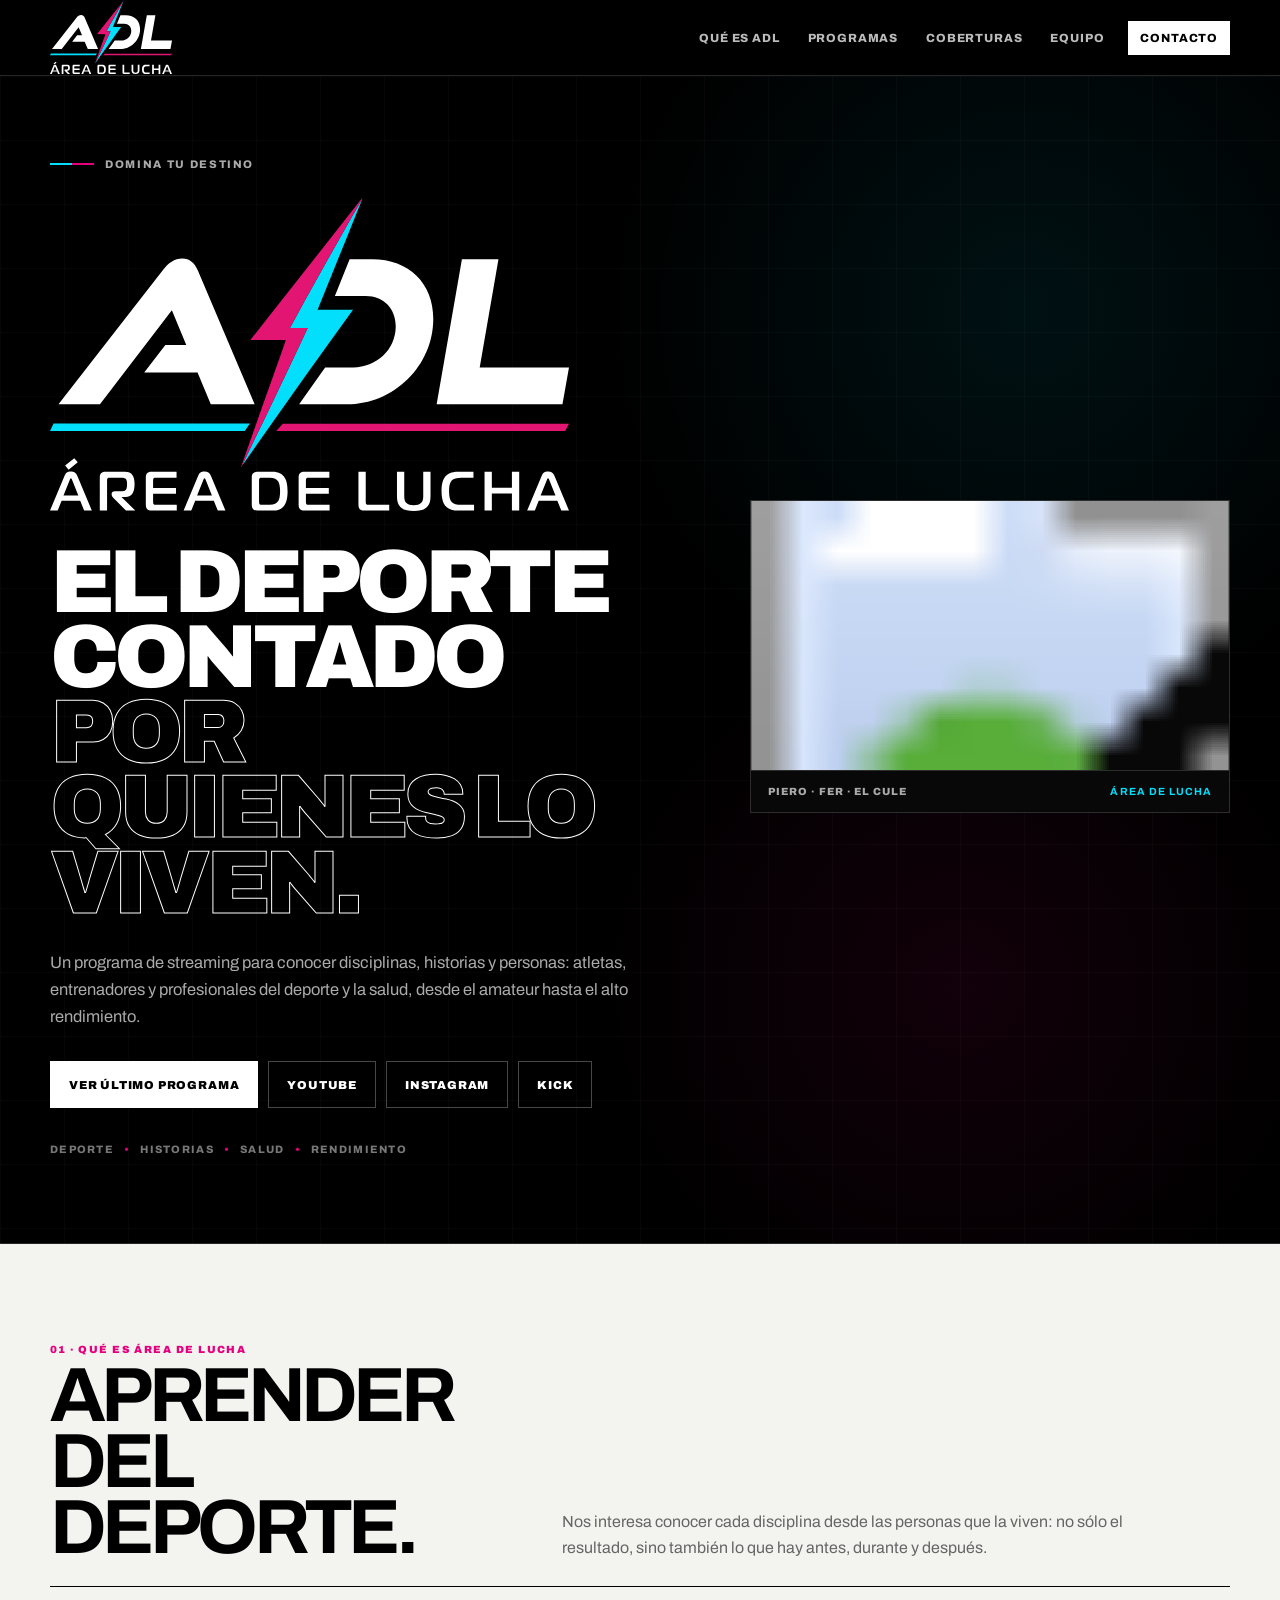
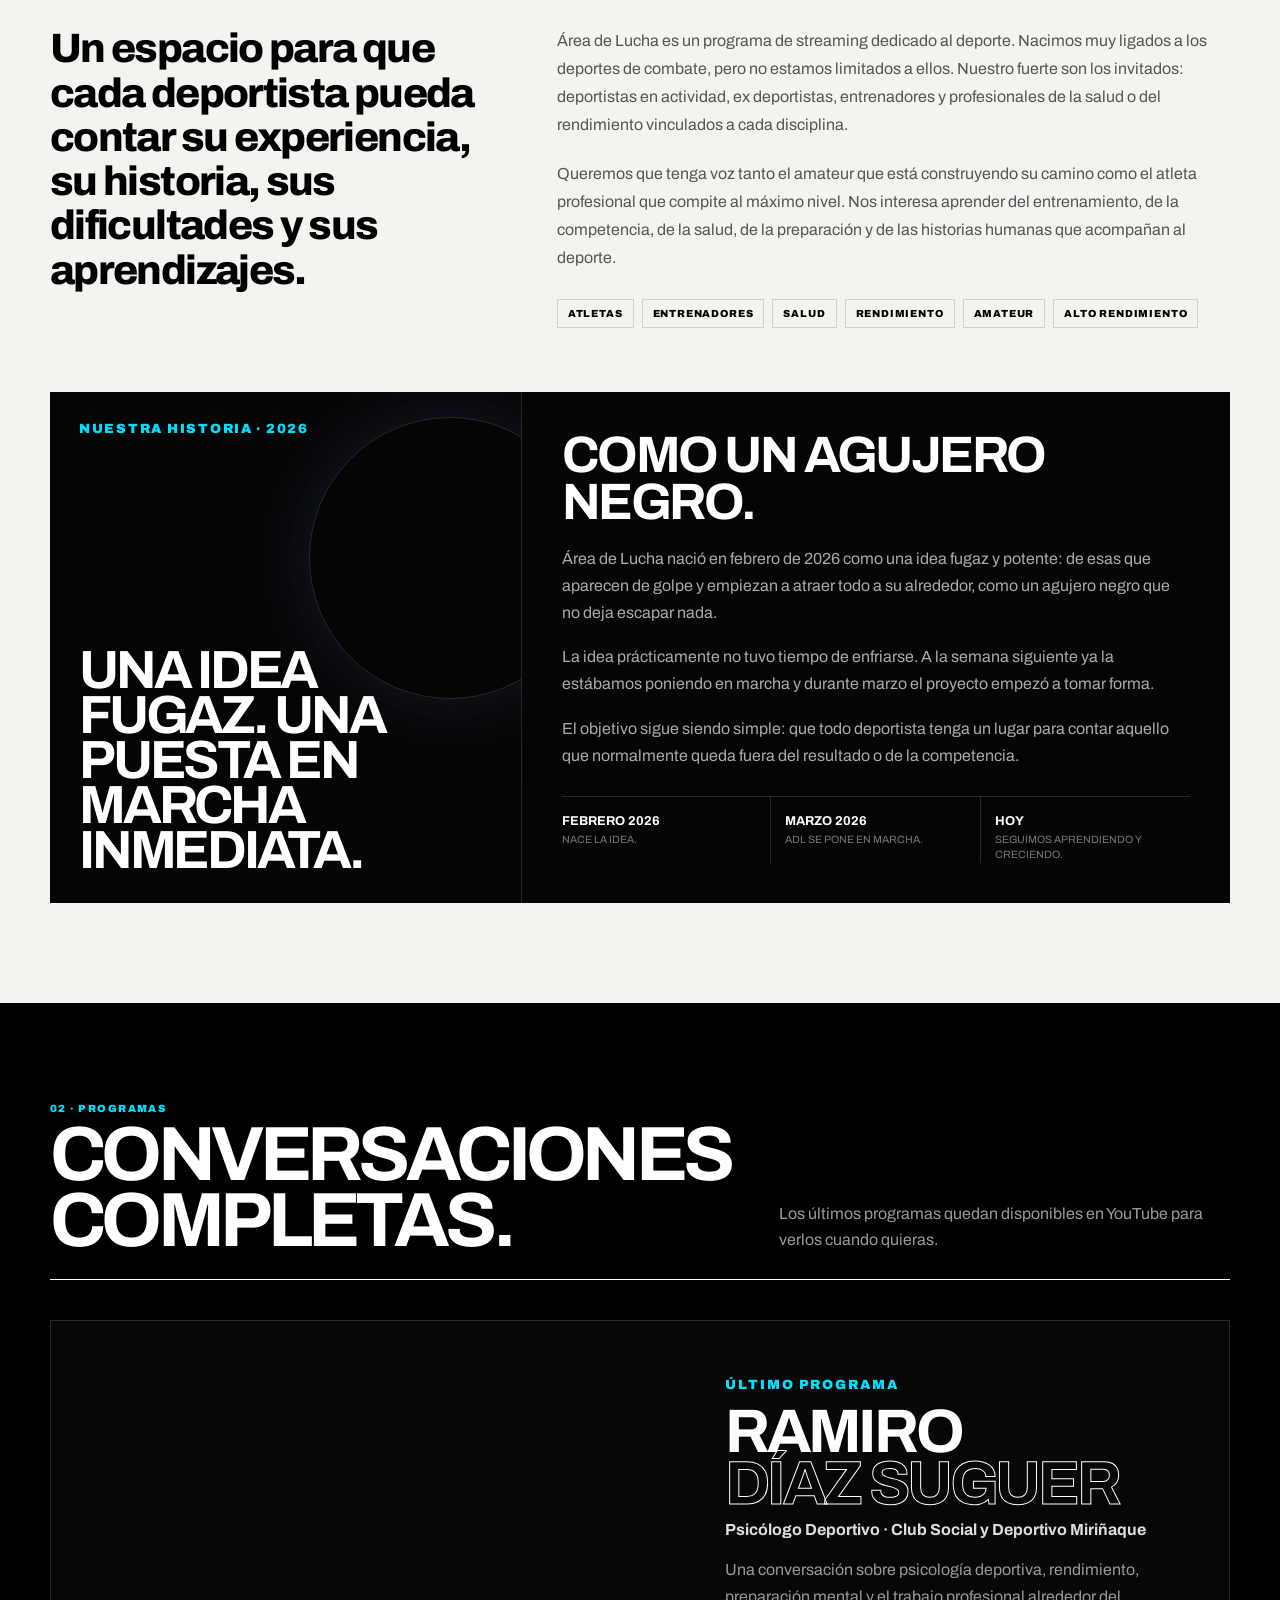
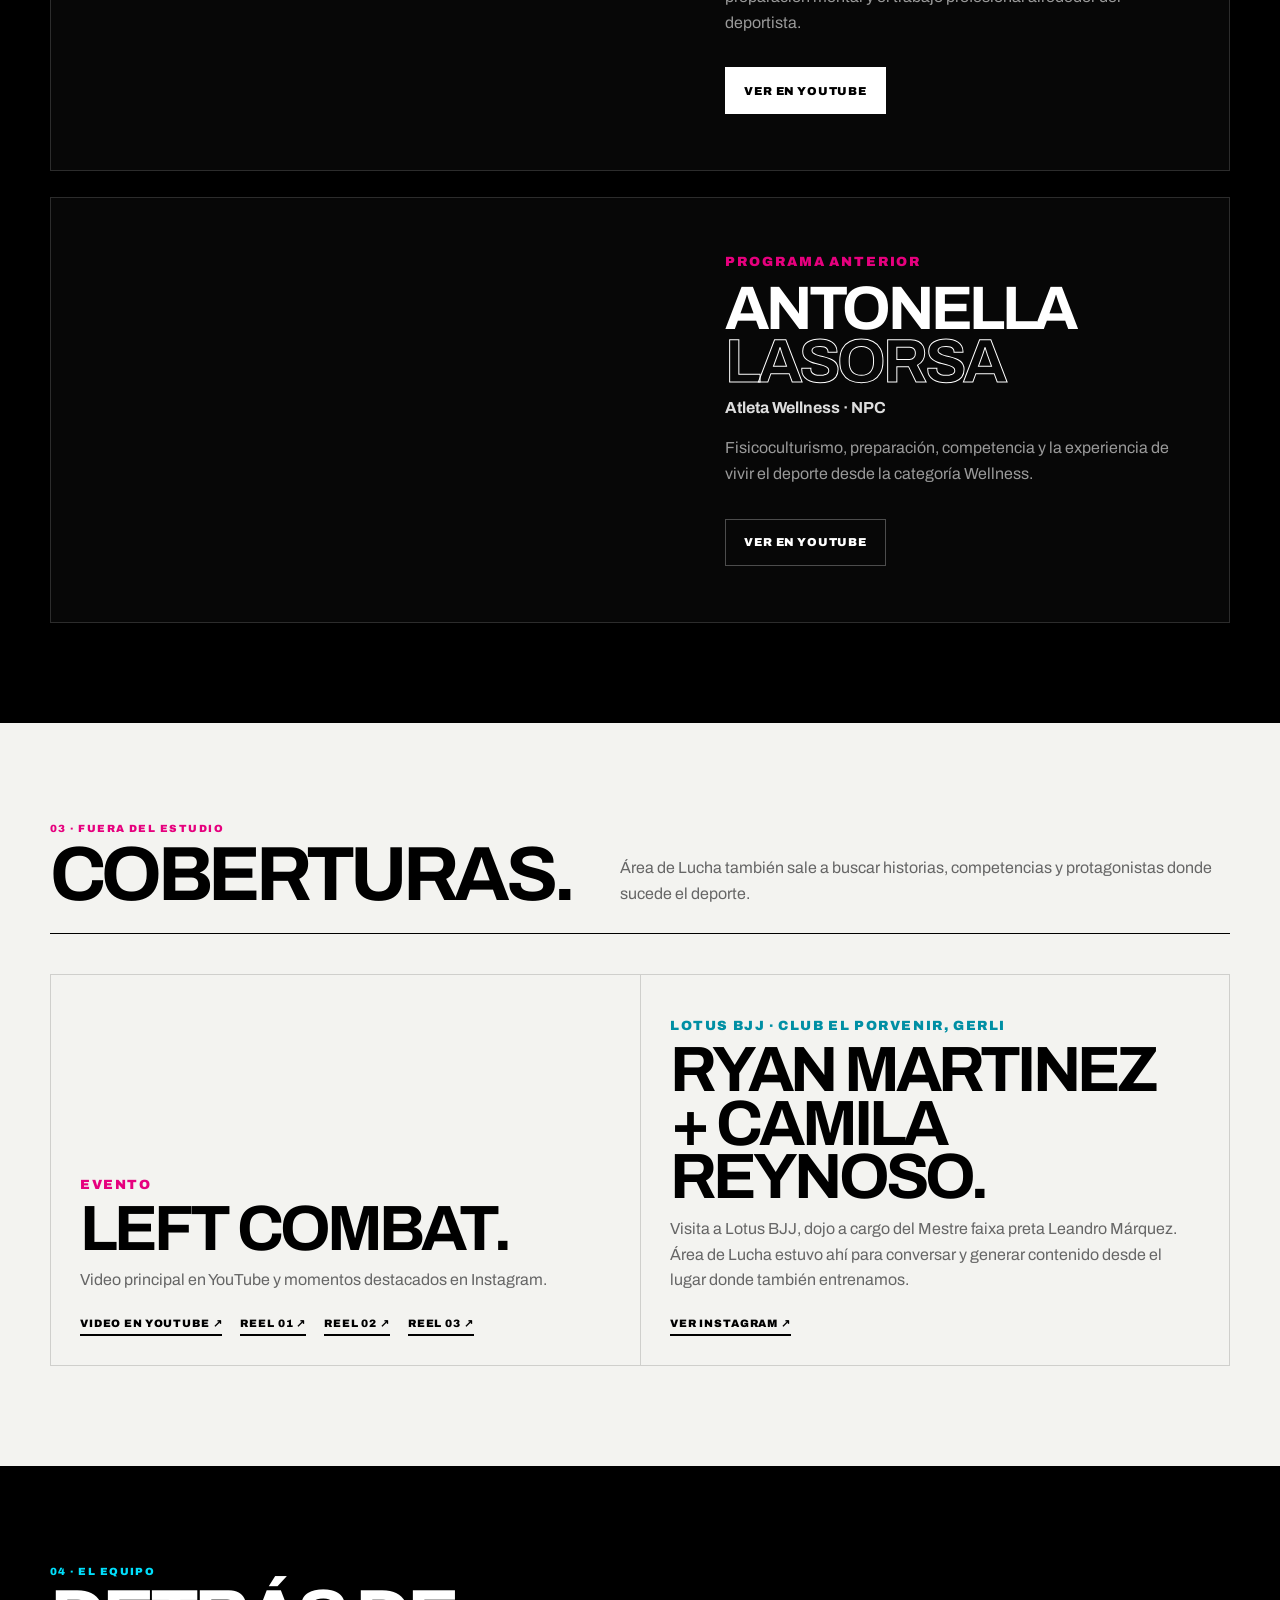
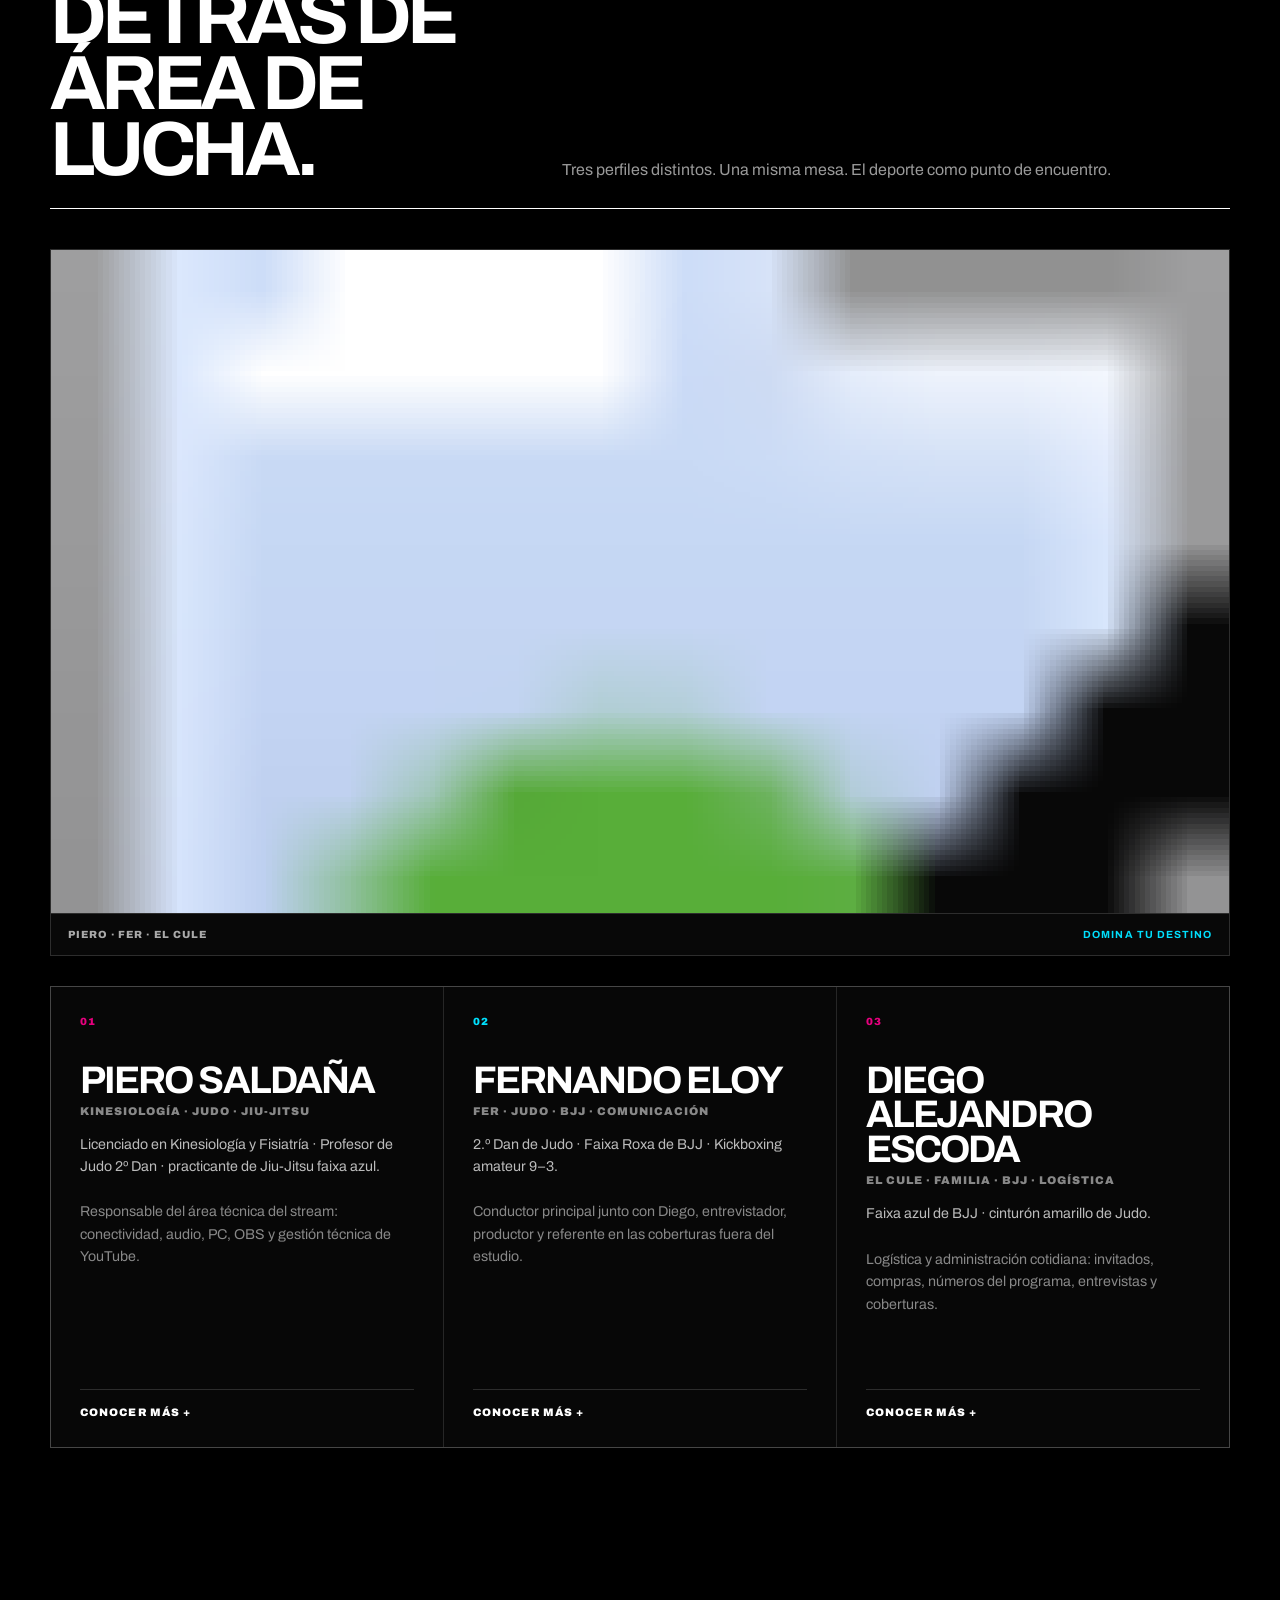
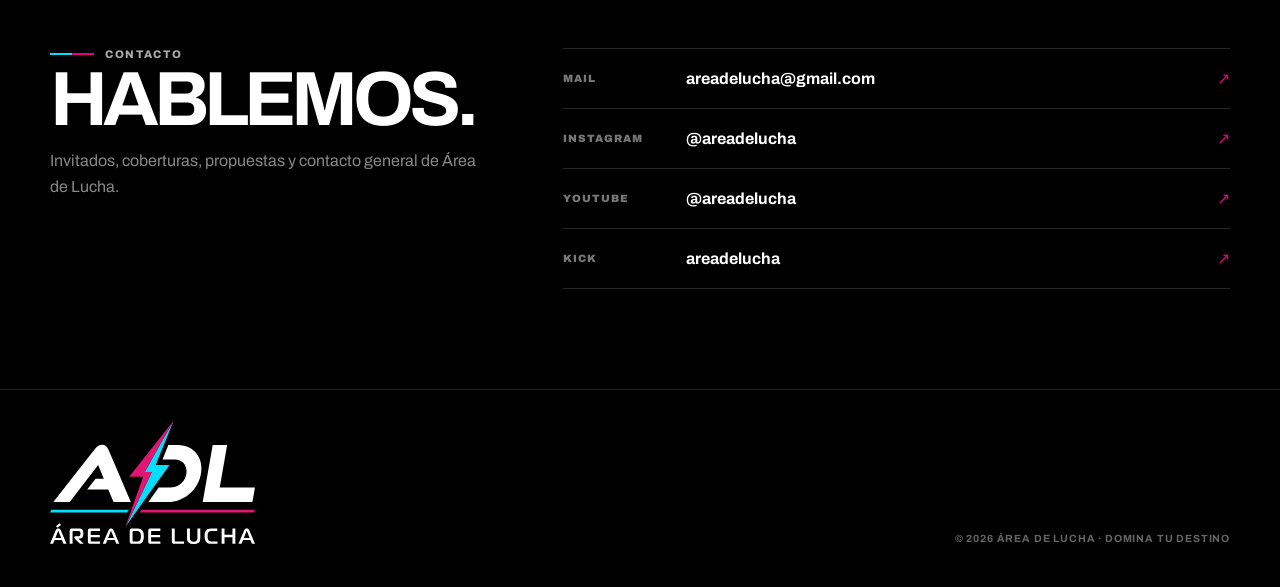
==== commit 051f162f: "Rebuild master ADL site from absolute zero" ====
--- a/index.html
+++ b/index.html
@@ -1,131 +1,38 @@
 <!doctype html>
 <html lang="es">
 <head>
-  <meta charset="utf-8">
-  <meta name="viewport" content="width=device-width,initial-scale=1,viewport-fit=cover">
-  <meta name="theme-color" content="#000000">
-  <title>Área de Lucha — El deporte contado por quienes lo viven</title>
-  <meta name="description" content="Área de Lucha es un programa de streaming sobre deporte, historias, salud y rendimiento. Atletas, entrenadores y profesionales cuentan su experiencia en primera persona.">
-  <link rel="canonical" href="https://www.areadelucha.com/">
-  <link rel="preload" as="image" href="/assets/equipo.jpg">
-  <link rel="preconnect" href="https://fonts.googleapis.com">
-  <link rel="preconnect" href="https://fonts.gstatic.com" crossorigin>
-  <link href="https://fonts.googleapis.com/css2?family=Archivo:wght@400;500;600;700;800;900&display=swap" rel="stylesheet">
-  <meta property="og:type" content="website">
-  <meta property="og:site_name" content="Área de Lucha">
-  <meta property="og:url" content="https://www.areadelucha.com/">
-  <meta property="og:title" content="Área de Lucha — El deporte contado por quienes lo viven">
-  <meta property="og:description" content="Deportistas, entrenadores y profesionales del deporte y la salud cuentan sus experiencias, historias y aprendizajes.">
-  <meta property="og:image" content="https://www.areadelucha.com/assets/equipo.jpg">
-  <meta name="twitter:card" content="summary_large_image">
-  <meta name="twitter:image" content="https://www.areadelucha.com/assets/equipo.jpg">
-  <script type="application/ld+json">{"@context":"https://schema.org","@type":"Organization","name":"Área de Lucha","url":"https://www.areadelucha.com/","email":"areadelucha@gmail.com","sameAs":["https://www.youtube.com/@areadelucha","https://www.instagram.com/areadelucha/","https://kick.com/areadelucha"]}</script>
-  <style>
-    :root{--black:#000;--ink:#08090b;--white:#fff;--paper:#f4f4f1;--muted:#9b9b9b;--line:rgba(255,255,255,.15);--darkline:rgba(0,0,0,.16);--cyan:#00dffc;--magenta:#e6007e;--shell:min(1180px,calc(100vw - 40px));--header:78px}
-    *{box-sizing:border-box}html{scroll-behavior:smooth;background:#000}body{margin:0;background:#000;color:#fff;font-family:"Archivo",system-ui,-apple-system,BlinkMacSystemFont,"Segoe UI",sans-serif;-webkit-font-smoothing:antialiased}img{max-width:100%;display:block}a{color:inherit;text-decoration:none}button,summary{font:inherit}.shell{width:var(--shell);margin:auto}.anchor{scroll-margin-top:96px}.eyebrow{display:flex;align-items:center;gap:11px;color:#a5a5a5;font-size:.7rem;font-weight:800;letter-spacing:.15em;text-transform:uppercase}.eyebrow:before{content:"";width:44px;height:2px;background:linear-gradient(90deg,var(--cyan) 0 50%,var(--magenta) 50%)}
-    .header{position:sticky;top:0;z-index:50;height:var(--header);background:rgba(0,0,0,.94);border-bottom:1px solid var(--line);backdrop-filter:blur(14px)}.header-inner{height:100%;display:flex;align-items:center;justify-content:space-between;gap:28px}.brand img{width:122px;height:auto}.desktop-nav{display:flex;align-items:center;gap:4px}.desktop-nav a{padding:11px 12px;color:#bdbdbd;font-size:.75rem;font-weight:800;letter-spacing:.06em;text-transform:uppercase}.desktop-nav a:hover{color:#fff}.desktop-nav .cta{margin-left:8px;background:#fff;color:#000}.desktop-nav .cta:hover{background:var(--cyan);color:#000}.mobile-nav{display:none;position:relative}.mobile-nav summary{list-style:none;cursor:pointer;width:46px;height:46px;border:1px solid var(--line);display:grid;place-items:center}.mobile-nav summary::-webkit-details-marker{display:none}.burger,.burger:before,.burger:after{width:20px;height:2px;background:#fff;display:block;position:relative}.burger:before,.burger:after{content:"";position:absolute;left:0}.burger:before{top:-6px}.burger:after{top:6px}.mobile-nav[open] .burger{background:transparent}.mobile-nav[open] .burger:before{top:0;transform:rotate(45deg)}.mobile-nav[open] .burger:after{top:0;transform:rotate(-45deg)}.mobile-panel{position:fixed;top:var(--header);left:0;right:0;background:#000;border-bottom:1px solid var(--line);padding:14px 20px 22px;display:grid}.mobile-panel a{padding:15px 2px;border-bottom:1px solid var(--line);font-size:.82rem;font-weight:800;letter-spacing:.08em;text-transform:uppercase}.mobile-panel a:last-child{border-bottom:0;color:var(--cyan)}
-    .hero{position:relative;overflow:hidden;border-bottom:1px solid var(--line);background:radial-gradient(circle at 80% 20%,rgba(0,223,252,.08),transparent 28%),radial-gradient(circle at 70% 75%,rgba(230,0,126,.08),transparent 30%),#000}.hero:before{content:"";position:absolute;inset:0;pointer-events:none;background-image:linear-gradient(rgba(255,255,255,.03) 1px,transparent 1px),linear-gradient(90deg,rgba(255,255,255,.03) 1px,transparent 1px);background-size:64px 64px;mask-image:linear-gradient(#000,transparent 92%)}.hero-grid{position:relative;padding:84px 0 90px;display:grid;grid-template-columns:minmax(0,1.12fr) minmax(360px,.88fr);gap:clamp(46px,7vw,95px);align-items:center}.hero-logo{width:min(560px,84%);margin:30px 0 34px}.hero h1{margin:0;font-size:clamp(3.4rem,7vw,7.2rem);line-height:.84;letter-spacing:-.065em;text-transform:uppercase;font-weight:900}.hero h1 span{display:block;color:transparent;-webkit-text-stroke:1px rgba(255,255,255,.92)}.hero-copy>p{max-width:680px;color:#aaa;font-size:1.05rem;line-height:1.65;margin:28px 0 0}.actions{display:flex;flex-wrap:wrap;gap:10px;margin-top:32px}.btn{min-height:48px;padding:0 19px;border:1px solid rgba(255,255,255,.28);display:inline-flex;align-items:center;justify-content:center;font-size:.74rem;font-weight:900;letter-spacing:.07em;text-transform:uppercase}.btn-primary{background:#fff;color:#000;border-color:#fff}.btn-primary:hover{background:var(--cyan);border-color:var(--cyan)}.btn:hover{border-color:var(--magenta)}.topics{display:flex;flex-wrap:wrap;gap:11px;margin-top:37px;color:#777;font-size:.69rem;font-weight:800;letter-spacing:.12em;text-transform:uppercase}.topics span+span:before{content:"•";margin-right:11px;color:var(--magenta)}.hero-figure{margin:0;border:1px solid var(--line);background:#0a0a0a;position:relative;overflow:hidden}.hero-figure img{width:100%;aspect-ratio:16/9;object-fit:cover;filter:contrast(1.04) saturate(.96)}.hero-figure figcaption{display:flex;justify-content:space-between;gap:15px;padding:16px 18px;border-top:1px solid var(--line);font-size:.67rem;font-weight:800;letter-spacing:.1em;text-transform:uppercase;color:#bbb}.hero-figure figcaption b{color:var(--cyan)}
-    .section{padding:105px 0}.section-light{background:var(--paper);color:#000}.section-dark{background:#000;color:#fff}.section-head{display:grid;grid-template-columns:.8fr 1.2fr;gap:50px;align-items:end;padding-bottom:26px;border-bottom:1px solid currentColor;margin-bottom:42px}.section-head small{display:block;color:var(--magenta);font-weight:900;letter-spacing:.14em;text-transform:uppercase;font-size:.66rem}.section-dark .section-head small{color:var(--cyan)}.section-head h2{margin:9px 0 0;font-size:clamp(3rem,6vw,6.2rem);line-height:.86;letter-spacing:-.06em;text-transform:uppercase}.section-head p{margin:0;color:#6a6a6a;line-height:1.6;max-width:620px}.section-dark .section-head p{color:#999}
-    .about-grid{display:grid;grid-template-columns:.8fr 1.2fr;gap:60px}.about-big{font-size:clamp(1.8rem,3.3vw,3.4rem);line-height:1.08;letter-spacing:-.045em;font-weight:800}.about-copy p{margin:0 0 22px;color:#555;line-height:1.75}.pill-row{display:flex;flex-wrap:wrap;gap:8px;margin-top:28px}.pill{border:1px solid var(--darkline);padding:8px 10px;font-size:.65rem;font-weight:850;letter-spacing:.08em;text-transform:uppercase}.origin{margin-top:68px;background:#050505;color:#fff;display:grid;grid-template-columns:.8fr 1.2fr}.origin-mark{position:relative;min-height:350px;padding:30px;overflow:hidden;border-right:1px solid var(--line);display:flex;flex-direction:column;justify-content:space-between}.origin-mark:before{content:"";position:absolute;width:300px;height:300px;border:1px solid rgba(255,255,255,.15);border-radius:50%;right:-80px;top:30px;box-shadow:0 0 80px rgba(0,223,252,.12),0 0 130px rgba(230,0,126,.12)}.origin-mark small{color:var(--cyan);font-weight:900;letter-spacing:.13em;text-transform:uppercase}.origin-mark strong{position:relative;font-size:clamp(2.4rem,4.3vw,4.8rem);line-height:.84;letter-spacing:-.06em;text-transform:uppercase}.origin-copy{padding:42px}.origin-copy h3{margin:0 0 22px;font-size:clamp(2.2rem,4vw,4.2rem);line-height:.9;letter-spacing:-.05em;text-transform:uppercase}.origin-copy p{color:#aaa;line-height:1.7;margin:0 0 18px}.timeline{display:grid;grid-template-columns:repeat(3,1fr);border-top:1px solid var(--line);margin-top:28px}.step{padding:18px 16px 0 0;border-right:1px solid var(--line)}.step+ .step{padding-left:16px}.step:last-child{border-right:0}.step b{display:block;font-size:.82rem;text-transform:uppercase}.step span{display:block;margin-top:5px;color:#777;font-size:.68rem;line-height:1.45;text-transform:uppercase}
-    .programs{display:grid;gap:28px}.program{display:grid;grid-template-columns:minmax(0,1.05fr) minmax(320px,.95fr);border:1px solid var(--line);background:#070707}.program-media{position:relative;min-height:360px}.program-media iframe{position:absolute;inset:0;width:100%;height:100%;border:0}.program-copy{padding:clamp(30px,5vw,58px);display:flex;flex-direction:column;justify-content:center}.program-copy small{color:var(--cyan);font-weight:900;letter-spacing:.14em;text-transform:uppercase}.program:nth-child(2) .program-copy small{color:var(--magenta)}.program-copy h3{margin:14px 0 10px;font-size:clamp(2.4rem,4.8vw,5.2rem);line-height:.86;letter-spacing:-.055em;text-transform:uppercase}.program-copy h3 span{display:block;color:transparent;-webkit-text-stroke:1px #fff}.program-copy .role{margin:0;color:#ddd;font-weight:700}.program-copy .desc{color:#999;line-height:1.65;margin:20px 0 0}.program-copy .actions{margin-top:26px}
-    .coverage-grid{display:grid;grid-template-columns:1fr 1fr;border:1px solid var(--darkline)}.coverage{min-height:400px;padding:30px;display:flex;flex-direction:column;justify-content:flex-end;position:relative;overflow:hidden}.coverage+ .coverage{border-left:1px solid var(--darkline)}.coverage:before{content:"";position:absolute;inset:0;background-image:linear-gradient(rgba(0,0,0,.05) 1px,transparent 1px),linear-gradient(90deg,rgba(0,0,0,.05) 1px,transparent 1px);background-size:40px 40px}.coverage>*{position:relative}.coverage small{color:var(--magenta);font-weight:900;letter-spacing:.12em;text-transform:uppercase}.coverage:nth-child(2) small{color:#008fa4}.coverage h3{margin:10px 0 12px;font-size:clamp(2.5rem,5vw,5rem);line-height:.84;letter-spacing:-.06em;text-transform:uppercase}.coverage p{margin:0;color:#666;line-height:1.6;max-width:520px}.text-links{display:flex;flex-wrap:wrap;gap:14px 18px;margin-top:25px}.text-links a{font-size:.68rem;font-weight:900;letter-spacing:.08em;text-transform:uppercase;border-bottom:2px solid #000;padding-bottom:4px}.text-links a:hover{border-color:var(--magenta)}
-    .team-photo{margin:0 0 38px;border:1px solid var(--line);background:#080808}.team-photo img{width:100%;aspect-ratio:16/9;object-fit:cover}.team-photo figcaption{padding:15px 18px;border-top:1px solid var(--line);color:#aaa;font-size:.66rem;font-weight:850;letter-spacing:.1em;text-transform:uppercase}.members{display:grid;grid-template-columns:repeat(3,1fr);gap:1px;background:var(--line);border:1px solid var(--line)}.member{background:#070707;padding:30px;display:flex;flex-direction:column;min-height:480px}.member-number{color:var(--magenta);font-size:.67rem;font-weight:900;letter-spacing:.14em}.member:nth-child(2) .member-number{color:var(--cyan)}.member:nth-child(3) .member-number{color:var(--magenta)}.member h3{margin:38px 0 8px;font-size:clamp(2rem,3vw,3.5rem);line-height:.9;letter-spacing:-.05em;text-transform:uppercase}.member .nick{color:#888;font-size:.72rem;font-weight:900;letter-spacing:.1em;text-transform:uppercase}.member .title{color:#bcbcbc;line-height:1.5;font-size:.9rem;margin:18px 0 0}.member .role{margin:24px 0;color:#8d8d8d;line-height:1.6;font-size:.9rem}.member details{margin-top:auto;border-top:1px solid var(--line);padding-top:17px}.member summary{cursor:pointer;list-style:none;font-size:.69rem;font-weight:900;letter-spacing:.1em;text-transform:uppercase;color:#fff}.member summary::-webkit-details-marker{display:none}.member details p{color:#888;line-height:1.65;font-size:.86rem;margin:16px 0 0}.member .ig{display:inline-block;margin-top:18px;color:var(--cyan);font-size:.69rem;font-weight:900;letter-spacing:.08em;text-transform:uppercase}
-    .contact-grid{display:grid;grid-template-columns:.8fr 1.2fr;gap:70px;align-items:start}.contact-grid h2{margin:8px 0 15px;font-size:clamp(3.3rem,6vw,6.5rem);line-height:.84;letter-spacing:-.065em;text-transform:uppercase}.contact-grid>div>p{color:#888;line-height:1.6}.contact-links{border-top:1px solid var(--line)}.contact-links a{display:grid;grid-template-columns:110px 1fr auto;gap:20px;padding:20px 0;border-bottom:1px solid var(--line);align-items:center}.contact-links span{color:#777;font-size:.67rem;font-weight:900;letter-spacing:.1em;text-transform:uppercase}.contact-links b{overflow-wrap:anywhere}.contact-links i{font-style:normal;color:var(--magenta)}.footer{padding:32px 0 45px;border-top:1px solid var(--line);background:#000}.footer-inner{display:flex;align-items:flex-end;justify-content:space-between;gap:25px}.footer img{width:210px}.footer p{margin:0;color:#666;font-size:.66rem;font-weight:700;letter-spacing:.08em;text-transform:uppercase;text-align:right}
-    @media(max-width:900px){:root{--header:70px;--shell:min(100% - 32px,760px)}.desktop-nav{display:none}.mobile-nav{display:block}.brand img{width:104px}.hero-grid{grid-template-columns:1fr;padding:60px 0 68px;gap:42px}.hero-logo{margin-top:24px}.hero h1{font-size:clamp(3.1rem,13vw,5.8rem)}.hero-figure{max-width:720px}.section{padding:78px 0}.section-head,.about-grid,.origin,.contact-grid{grid-template-columns:1fr}.section-head{gap:24px}.origin-mark{border-right:0;border-bottom:1px solid var(--line);min-height:280px}.program{grid-template-columns:1fr}.program-media{min-height:0;aspect-ratio:16/9}.coverage-grid{grid-template-columns:1fr}.coverage+ .coverage{border-left:0;border-top:1px solid var(--darkline)}.members{grid-template-columns:1fr}.member{min-height:auto}.contact-grid{gap:38px}}
-    @media(max-width:560px){:root{--shell:calc(100% - 28px)}.hero-grid{padding:48px 0 58px}.hero-logo{width:88%;margin-bottom:28px}.hero h1{font-size:clamp(2.85rem,15.5vw,4.5rem)}.hero-copy>p{font-size:.96rem;line-height:1.6}.actions{display:grid;grid-template-columns:1fr 1fr}.btn{padding-inline:12px;text-align:center}.topics{font-size:.62rem;gap:8px}.topics span+span:before{margin-right:8px}.hero-figure figcaption{flex-direction:column}.section{padding:64px 0}.section-head{margin-bottom:30px}.section-head h2{font-size:clamp(2.7rem,14vw,4.5rem)}.about-big{font-size:1.7rem}.origin-copy{padding:28px 22px}.origin-mark{padding:24px;min-height:240px}.timeline{grid-template-columns:1fr}.step,.step+ .step{padding:14px 0;border-right:0;border-bottom:1px solid var(--line)}.step:last-child{border-bottom:0}.program-copy{padding:28px 22px}.coverage{padding:24px;min-height:350px}.team-photo{margin-bottom:22px}.member{padding:24px}.member h3{margin-top:28px}.contact-links a{grid-template-columns:90px 1fr auto;gap:12px}.footer-inner{align-items:flex-start;flex-direction:column}.footer p{text-align:left}}
-  </style>
+<meta charset="utf-8">
+<meta name="viewport" content="width=device-width,initial-scale=1,viewport-fit=cover">
+<meta name="theme-color" content="#000000">
+<title>Área de Lucha — El deporte contado por quienes lo viven</title>
+<meta name="description" content="Área de Lucha es un programa de streaming sobre deporte, historias, salud y rendimiento. Atletas, entrenadores y profesionales cuentan su experiencia en primera persona.">
+<link rel="canonical" href="https://www.areadelucha.com/">
+<link rel="preconnect" href="https://fonts.googleapis.com">
+<link rel="preconnect" href="https://fonts.gstatic.com" crossorigin>
+<link href="https://fonts.googleapis.com/css2?family=Archivo:wght@400;500;600;700;800;900&display=swap" rel="stylesheet">
+<meta property="og:type" content="website"><meta property="og:site_name" content="Área de Lucha"><meta property="og:url" content="https://www.areadelucha.com/"><meta property="og:title" content="Área de Lucha — El deporte contado por quienes lo viven"><meta property="og:description" content="Deportistas, entrenadores y profesionales del deporte y la salud cuentan sus experiencias, historias y aprendizajes.">
+<script type="application/ld+json">{"@context":"https://schema.org","@type":"Organization","name":"Área de Lucha","url":"https://www.areadelucha.com/","email":"areadelucha@gmail.com","sameAs":["https://www.youtube.com/@areadelucha","https://www.instagram.com/areadelucha/","https://kick.com/areadelucha"]}</script>
+<style>
+:root{--b:#000;--w:#fff;--p:#f3f3f0;--m:#999;--c:#00dffc;--f:#e6007e;--l:rgba(255,255,255,.15);--ld:rgba(0,0,0,.15);--s:min(1180px,calc(100vw - 40px));--h:76px}*{box-sizing:border-box}html{scroll-behavior:smooth;background:#000}body{margin:0;background:#000;color:#fff;font-family:Archivo,Arial,sans-serif;-webkit-font-smoothing:antialiased}img{display:block;max-width:100%}a{color:inherit;text-decoration:none}.shell{width:var(--s);margin:auto}.anchor{scroll-margin-top:92px}.header{height:var(--h);position:sticky;top:0;z-index:50;background:rgba(0,0,0,.95);border-bottom:1px solid var(--l);backdrop-filter:blur(14px)}.header-in{height:100%;display:flex;align-items:center;justify-content:space-between;gap:24px}.brand img{width:122px}.nav{display:flex;align-items:center;gap:4px}.nav a{padding:11px 12px;color:#bbb;font-size:.74rem;font-weight:800;letter-spacing:.07em;text-transform:uppercase}.nav a:hover{color:#fff}.nav .contact{background:#fff;color:#000;margin-left:8px}.menu{display:none;position:relative}.menu summary{list-style:none;width:46px;height:46px;border:1px solid var(--l);display:grid;place-items:center;cursor:pointer}.menu summary::-webkit-details-marker{display:none}.hamb{width:20px;height:2px;background:#fff;position:relative}.hamb:before,.hamb:after{content:"";position:absolute;left:0;width:20px;height:2px;background:#fff}.hamb:before{top:-6px}.hamb:after{top:6px}.menu[open] .hamb{background:transparent}.menu[open] .hamb:before{top:0;transform:rotate(45deg)}.menu[open] .hamb:after{top:0;transform:rotate(-45deg)}.menu-panel{position:fixed;top:var(--h);left:0;right:0;background:#000;padding:12px 20px 20px;border-bottom:1px solid var(--l);display:grid}.menu-panel a{padding:15px 2px;border-bottom:1px solid var(--l);font-size:.8rem;font-weight:800;letter-spacing:.08em;text-transform:uppercase}.menu-panel a:last-child{border:0;color:var(--c)}
+.hero{position:relative;overflow:hidden;border-bottom:1px solid var(--l);background:radial-gradient(circle at 80% 20%,rgba(0,223,252,.08),transparent 30%),radial-gradient(circle at 75% 78%,rgba(230,0,126,.08),transparent 28%),#000}.hero:before{content:"";position:absolute;inset:0;background-image:linear-gradient(rgba(255,255,255,.025) 1px,transparent 1px),linear-gradient(90deg,rgba(255,255,255,.025) 1px,transparent 1px);background-size:64px 64px;pointer-events:none}.hero-grid{position:relative;padding:82px 0 88px;display:grid;grid-template-columns:minmax(0,1.12fr) minmax(350px,.88fr);gap:clamp(42px,7vw,90px);align-items:center}.eye{display:flex;align-items:center;gap:11px;color:#aaa;font-size:.69rem;font-weight:800;letter-spacing:.15em;text-transform:uppercase}.eye:before{content:"";width:44px;height:2px;background:linear-gradient(90deg,var(--c) 0 50%,var(--f) 50%)}.hero-logo{width:min(560px,85%);margin:28px 0 34px}.hero h1{margin:0;font-size:clamp(3.3rem,7vw,7rem);line-height:.84;letter-spacing:-.065em;text-transform:uppercase;font-weight:900}.hero h1 span{display:block;color:transparent;-webkit-text-stroke:1px #fff}.hero-copy>p{max-width:680px;margin:28px 0 0;color:#aaa;line-height:1.65;font-size:1.03rem}.actions{display:flex;flex-wrap:wrap;gap:10px;margin-top:31px}.btn{min-height:47px;padding:0 18px;border:1px solid rgba(255,255,255,.28);display:inline-flex;align-items:center;justify-content:center;font-size:.72rem;font-weight:900;letter-spacing:.07em;text-transform:uppercase}.btn-main{background:#fff;color:#000;border-color:#fff}.btn-main:hover{background:var(--c);border-color:var(--c)}.topics{display:flex;flex-wrap:wrap;gap:10px;margin-top:36px;color:#777;font-size:.67rem;font-weight:800;letter-spacing:.12em;text-transform:uppercase}.topics span+span:before{content:"•";color:var(--f);margin-right:10px}.photo{margin:0;border:1px solid var(--l);background:#080808;overflow:hidden}.photo img{width:100%;aspect-ratio:16/9;object-fit:cover}.photo figcaption{padding:15px 17px;border-top:1px solid var(--l);display:flex;justify-content:space-between;gap:15px;color:#aaa;font-size:.65rem;font-weight:850;letter-spacing:.1em;text-transform:uppercase}.photo b{color:var(--c)}
+.section{padding:100px 0}.light{background:var(--p);color:#000}.dark{background:#000;color:#fff}.head{display:grid;grid-template-columns:.82fr 1.18fr;gap:48px;align-items:end;padding-bottom:25px;border-bottom:1px solid currentColor;margin-bottom:40px}.head small{display:block;color:var(--f);font-weight:900;letter-spacing:.14em;text-transform:uppercase;font-size:.65rem}.dark .head small{color:var(--c)}.head h2{margin:8px 0 0;font-size:clamp(2.9rem,6vw,6rem);line-height:.86;letter-spacing:-.06em;text-transform:uppercase}.head p{margin:0;max-width:620px;color:#666;line-height:1.65}.dark .head p{color:#999}.about{display:grid;grid-template-columns:.8fr 1.2fr;gap:58px}.statement{font-size:clamp(1.75rem,3.2vw,3.25rem);font-weight:800;line-height:1.08;letter-spacing:-.04em}.copy p{margin:0 0 21px;color:#555;line-height:1.75}.pills{display:flex;flex-wrap:wrap;gap:8px;margin-top:27px}.pill{border:1px solid var(--ld);padding:8px 10px;font-size:.64rem;font-weight:850;letter-spacing:.08em;text-transform:uppercase}.origin{margin-top:64px;background:#050505;color:#fff;display:grid;grid-template-columns:.8fr 1.2fr}.origin-mark{min-height:330px;padding:29px;border-right:1px solid var(--l);display:flex;flex-direction:column;justify-content:space-between;position:relative;overflow:hidden}.origin-mark:after{content:"";position:absolute;width:280px;height:280px;border:1px solid rgba(255,255,255,.14);border-radius:50%;right:-70px;top:25px;box-shadow:0 0 75px rgba(0,223,252,.12),0 0 120px rgba(230,0,126,.1)}.origin-mark small{color:var(--c);font-weight:900;letter-spacing:.13em;text-transform:uppercase}.origin-mark strong{position:relative;z-index:1;font-size:clamp(2.3rem,4.2vw,4.6rem);line-height:.84;letter-spacing:-.06em;text-transform:uppercase}.origin-copy{padding:40px}.origin-copy h3{margin:0 0 20px;font-size:clamp(2.1rem,4vw,4rem);line-height:.9;letter-spacing:-.05em;text-transform:uppercase}.origin-copy p{color:#aaa;line-height:1.7;margin:0 0 17px}.timeline{display:grid;grid-template-columns:repeat(3,1fr);border-top:1px solid var(--l);margin-top:27px}.step{padding:17px 14px 0 0;border-right:1px solid var(--l)}.step+ .step{padding-left:14px}.step:last-child{border:0}.step b{display:block;font-size:.8rem;text-transform:uppercase}.step span{display:block;color:#777;margin-top:5px;font-size:.66rem;line-height:1.4;text-transform:uppercase}
+.programs{display:grid;gap:26px}.program{display:grid;grid-template-columns:minmax(0,1.05fr) minmax(320px,.95fr);border:1px solid var(--l);background:#070707}.media{position:relative;aspect-ratio:16/9}.media iframe{position:absolute;inset:0;width:100%;height:100%;border:0}.program-copy{padding:clamp(29px,5vw,56px);display:flex;flex-direction:column;justify-content:center}.program-copy small{color:var(--c);font-weight:900;letter-spacing:.14em;text-transform:uppercase}.program:nth-child(2) .program-copy small{color:var(--f)}.program-copy h3{margin:14px 0 10px;font-size:clamp(2.35rem,4.8vw,5rem);line-height:.86;letter-spacing:-.055em;text-transform:uppercase}.program-copy h3 span{display:block;color:transparent;-webkit-text-stroke:1px #fff}.role{margin:0;color:#ddd;font-weight:700}.desc{color:#999;line-height:1.65;margin:19px 0 0}
+.coverage-grid{display:grid;grid-template-columns:1fr 1fr;border:1px solid var(--ld)}.coverage{min-height:390px;padding:29px;display:flex;flex-direction:column;justify-content:flex-end;position:relative;overflow:hidden}.coverage+ .coverage{border-left:1px solid var(--ld)}.coverage small{color:var(--f);font-weight:900;letter-spacing:.12em;text-transform:uppercase}.coverage:nth-child(2) small{color:#008fa4}.coverage h3{margin:10px 0 12px;font-size:clamp(2.4rem,5vw,4.8rem);line-height:.84;letter-spacing:-.06em;text-transform:uppercase}.coverage p{margin:0;color:#666;line-height:1.6;max-width:520px}.links{display:flex;flex-wrap:wrap;gap:14px 18px;margin-top:24px}.links a{font-size:.67rem;font-weight:900;letter-spacing:.08em;text-transform:uppercase;border-bottom:2px solid #000;padding-bottom:4px}
+.team-photo{margin-bottom:30px}.members{display:grid;grid-template-columns:repeat(3,1fr);gap:1px;background:var(--l);border:1px solid var(--l)}.member{background:#070707;padding:29px;min-height:460px;display:flex;flex-direction:column}.num{color:var(--f);font-size:.65rem;font-weight:900;letter-spacing:.14em}.member:nth-child(2) .num{color:var(--c)}.member h3{margin:36px 0 8px;font-size:clamp(2rem,3vw,3.4rem);line-height:.9;letter-spacing:-.05em;text-transform:uppercase}.nick{color:#888;font-size:.7rem;font-weight:900;letter-spacing:.09em;text-transform:uppercase}.member .title{color:#bbb;line-height:1.5;font-size:.89rem;margin:17px 0 0}.member .member-role{color:#888;line-height:1.6;font-size:.89rem;margin:23px 0}.member details{margin-top:auto;border-top:1px solid var(--l);padding-top:16px}.member summary{cursor:pointer;list-style:none;font-size:.68rem;font-weight:900;letter-spacing:.1em;text-transform:uppercase}.member summary::-webkit-details-marker{display:none}.member details p{color:#888;line-height:1.65;font-size:.85rem}.ig{display:inline-block;margin-top:15px;color:var(--c);font-size:.68rem;font-weight:900;letter-spacing:.08em;text-transform:uppercase}
+.contact-grid{display:grid;grid-template-columns:.8fr 1.2fr;gap:68px}.contact-grid h2{margin:8px 0 14px;font-size:clamp(3.2rem,6vw,6.2rem);line-height:.84;letter-spacing:-.065em;text-transform:uppercase}.contact-grid>div>p{color:#888;line-height:1.6}.contact-links{border-top:1px solid var(--l)}.contact-links a{display:grid;grid-template-columns:105px 1fr auto;gap:18px;padding:20px 0;border-bottom:1px solid var(--l);align-items:center}.contact-links span{color:#777;font-size:.66rem;font-weight:900;letter-spacing:.1em;text-transform:uppercase}.contact-links b{overflow-wrap:anywhere}.contact-links i{font-style:normal;color:var(--f)}.footer{padding:31px 0 43px;border-top:1px solid var(--l)}.footer-in{display:flex;align-items:flex-end;justify-content:space-between;gap:24px}.footer img{width:205px}.footer p{margin:0;color:#666;font-size:.65rem;font-weight:700;letter-spacing:.08em;text-transform:uppercase;text-align:right}
+@media(max-width:900px){:root{--h:70px;--s:min(100% - 32px,760px)}.nav{display:none}.menu{display:block}.brand img{width:104px}.hero-grid{grid-template-columns:1fr;padding:58px 0 66px;gap:40px}.hero h1{font-size:clamp(3rem,13vw,5.7rem)}.section{padding:76px 0}.head,.about,.origin,.contact-grid{grid-template-columns:1fr}.head{gap:22px}.origin-mark{min-height:270px;border-right:0;border-bottom:1px solid var(--l)}.program{grid-template-columns:1fr}.coverage-grid{grid-template-columns:1fr}.coverage+ .coverage{border-left:0;border-top:1px solid var(--ld)}.members{grid-template-columns:1fr}.member{min-height:auto}.contact-grid{gap:36px}}
+@media(max-width:560px){:root{--s:calc(100% - 28px)}.hero-grid{padding:46px 0 56px}.hero-logo{width:88%;margin:24px 0 27px}.hero h1{font-size:clamp(2.8rem,15.5vw,4.4rem)}.hero-copy>p{font-size:.95rem}.actions{display:grid;grid-template-columns:1fr 1fr}.btn{padding:0 11px;text-align:center}.section{padding:62px 0}.head{margin-bottom:29px}.head h2{font-size:clamp(2.65rem,14vw,4.4rem)}.statement{font-size:1.65rem}.origin-copy{padding:27px 21px}.origin-mark{padding:23px;min-height:230px}.timeline{grid-template-columns:1fr}.step,.step+ .step{padding:13px 0;border-right:0;border-bottom:1px solid var(--l)}.step:last-child{border:0}.program-copy{padding:27px 21px}.coverage{padding:23px;min-height:340px}.member{padding:23px}.contact-links a{grid-template-columns:85px 1fr auto;gap:10px}.footer-in{align-items:flex-start;flex-direction:column}.footer p{text-align:left}}
+</style>
 </head>
 <body>
-  <header class="header">
-    <div class="shell header-inner">
-      <a class="brand" href="#inicio" aria-label="Área de Lucha — inicio"><img src="/assets/logo.svg" alt="Área de Lucha" width="122" height="74"></a>
-      <nav class="desktop-nav" aria-label="Navegación principal">
-        <a href="#que-es">Qué es ADL</a><a href="#programas">Programas</a><a href="#coberturas">Coberturas</a><a href="#equipo">Equipo</a><a class="cta" href="#contacto">Contacto</a>
-      </nav>
-      <details class="mobile-nav">
-        <summary aria-label="Abrir menú"><span class="burger"></span></summary>
-        <nav class="mobile-panel" aria-label="Navegación móvil"><a href="#que-es">Qué es ADL</a><a href="#programas">Programas</a><a href="#coberturas">Coberturas</a><a href="#equipo">Equipo</a><a href="#contacto">Contacto</a></nav>
-      </details>
-    </div>
-  </header>
-
-  <main>
-    <section class="hero anchor" id="inicio">
-      <div class="shell hero-grid">
-        <div class="hero-copy">
-          <div class="eyebrow">Domina tu Destino</div>
-          <img class="hero-logo" src="/assets/logo.svg" alt="Área de Lucha">
-          <h1>El deporte contado<span>por quienes lo viven.</span></h1>
-          <p>Un programa de streaming para conocer disciplinas, historias y personas: atletas, entrenadores y profesionales del deporte y la salud, desde el amateur hasta el alto rendimiento.</p>
-          <div class="actions">
-            <a class="btn btn-primary" href="https://www.youtube.com/watch?v=eW1pDaidU-8" target="_blank" rel="noopener">Ver último programa</a>
-            <a class="btn" href="https://www.youtube.com/@areadelucha" target="_blank" rel="noopener">YouTube</a>
-            <a class="btn" href="https://www.instagram.com/areadelucha/" target="_blank" rel="noopener">Instagram</a>
-            <a class="btn" href="https://kick.com/areadelucha" target="_blank" rel="noopener">Kick</a>
-          </div>
-          <div class="topics"><span>Deporte</span><span>Historias</span><span>Salud</span><span>Rendimiento</span></div>
-        </div>
-        <figure class="hero-figure">
-          <img src="/assets/equipo.jpg" alt="Equipo de Área de Lucha" width="640" height="360" decoding="async" fetchpriority="high">
-          <figcaption><span>Piero · Fer · El Cule</span><b>Área de Lucha</b></figcaption>
-        </figure>
-      </div>
-    </section>
-
-    <section class="section section-light anchor" id="que-es">
-      <div class="shell">
-        <div class="section-head"><div><small>01 · Qué es Área de Lucha</small><h2>Aprender del deporte.</h2></div><p>Nos interesa conocer cada disciplina desde las personas que la viven: no sólo el resultado, sino también lo que hay antes, durante y después.</p></div>
-        <div class="about-grid">
-          <div class="about-big">Un espacio para que cada deportista pueda contar su experiencia, su historia, sus dificultades y sus aprendizajes.</div>
-          <div class="about-copy"><p>Área de Lucha es un programa de streaming dedicado al deporte. Nacimos muy ligados a los deportes de combate, pero no estamos limitados a ellos. Nuestro fuerte son los invitados: deportistas en actividad, ex deportistas, entrenadores y profesionales de la salud o del rendimiento vinculados a cada disciplina.</p><p>Queremos que tenga voz tanto el amateur que está construyendo su camino como el atleta profesional que compite al máximo nivel. Nos interesa aprender del entrenamiento, de la competencia, de la salud, de la preparación y también de las historias humanas que acompañan al deporte.</p><div class="pill-row"><span class="pill">Atletas</span><span class="pill">Entrenadores</span><span class="pill">Salud</span><span class="pill">Rendimiento</span><span class="pill">Amateur</span><span class="pill">Alto rendimiento</span></div></div>
-        </div>
-        <div class="origin">
-          <div class="origin-mark"><small>Nuestra historia · 2026</small><strong>Una idea fugaz. Una puesta en marcha inmediata.</strong></div>
-          <div class="origin-copy"><h3>Como un agujero negro.</h3><p>Área de Lucha nació en febrero de 2026 como una idea fugaz y potente: de esas que aparecen de golpe y empiezan a atraer todo a su alrededor, como un agujero negro que no deja escapar nada.</p><p>La idea prácticamente no tuvo tiempo de enfriarse. A la semana siguiente ya la estábamos poniendo en marcha y durante marzo el proyecto empezó a tomar forma. Desde entonces fuimos mejorando el programa, la producción y la manera de contar cada historia.</p><p>El objetivo sigue siendo simple: que todo deportista tenga un lugar para contar aquello que normalmente queda fuera del resultado o de la competencia.</p><div class="timeline"><div class="step"><b>Febrero 2026</b><span>Nace la idea.</span></div><div class="step"><b>Marzo 2026</b><span>ADL se pone en marcha.</span></div><div class="step"><b>Hoy</b><span>Seguimos aprendiendo y creciendo.</span></div></div></div>
-        </div>
-      </div>
-    </section>
-
-    <section class="section section-dark anchor" id="programas">
-      <div class="shell">
-        <div class="section-head"><div><small>02 · Programas</small><h2>Conversaciones completas.</h2></div><p>Los últimos programas quedan disponibles en YouTube para verlos cuando quieras.</p></div>
-        <div class="programs">
-          <article class="program"><div class="program-media"><iframe loading="lazy" src="https://www.youtube-nocookie.com/embed/eW1pDaidU-8" title="Ramiro Díaz Suguer — Área de Lucha" allow="accelerometer; autoplay; clipboard-write; encrypted-media; gyroscope; picture-in-picture; web-share" allowfullscreen></iframe></div><div class="program-copy"><small>Último programa</small><h3>Ramiro<span>Díaz Suguer</span></h3><p class="role">Psicólogo Deportivo · Club Social y Deportivo Miriñaque</p><p class="desc">Una conversación sobre psicología deportiva, rendimiento, preparación mental y el trabajo profesional alrededor del deportista.</p><div class="actions"><a class="btn btn-primary" href="https://www.youtube.com/watch?v=eW1pDaidU-8" target="_blank" rel="noopener">Ver en YouTube</a></div></div></article>
-          <article class="program"><div class="program-media"><iframe loading="lazy" src="https://www.youtube-nocookie.com/embed/Z8iFdiO1k18" title="Antonella Lasorsa — Área de Lucha" allow="accelerometer; autoplay; clipboard-write; encrypted-media; gyroscope; picture-in-picture; web-share" allowfullscreen></iframe></div><div class="program-copy"><small>Programa anterior</small><h3>Antonella<span>Lasorsa</span></h3><p class="role">Atleta Wellness · NPC</p><p class="desc">Fisicoculturismo, preparación, competencia y la experiencia de vivir el deporte desde la categoría Wellness.</p><div class="actions"><a class="btn" href="https://www.youtube.com/watch?v=Z8iFdiO1k18" target="_blank" rel="noopener">Ver en YouTube</a></div></div></article>
-        </div>
-      </div>
-    </section>
-
-    <section class="section section-light anchor" id="coberturas">
-      <div class="shell">
-        <div class="section-head"><div><small>03 · Fuera del estudio</small><h2>Coberturas.</h2></div><p>Área de Lucha también sale a buscar historias, competencias y protagonistas donde sucede el deporte.</p></div>
-        <div class="coverage-grid">
-          <article class="coverage"><small>Evento</small><h3>Left Combat.</h3><p>Video principal en YouTube y momentos destacados en Instagram.</p><div class="text-links"><a href="https://youtu.be/bQ7E1sBCKlg?si=628JmoHgE8FNL74u" target="_blank" rel="noopener">Video en YouTube ↗</a><a href="https://www.instagram.com/reel/DbXHaNsu7rU/?igsh=MTZxbjZoOGxzYW96bw==" target="_blank" rel="noopener">Reel 01 ↗</a><a href="https://www.instagram.com/reel/DbVnDuxuhFZ/?igsh=MWR0cW5wbmY3bGpkMQ==" target="_blank" rel="noopener">Reel 02 ↗</a><a href="https://www.instagram.com/reel/DbYktXjRI-Z/?igsh=MWhzbGxza2c3MDQ3dw==" target="_blank" rel="noopener">Reel 03 ↗</a></div></article>
-          <article class="coverage"><small>Lotus BJJ · Gerli</small><h3>Ryan Martinez + Camila Reynoso.</h3><p>Visita a Lotus BJJ en el Club El Porvenir, Gerli, dojo a cargo del Mestre faixa preta Leandro Márquez. Área de Lucha estuvo ahí para conversar y generar contenido desde el lugar donde también entrenamos.</p><div class="text-links"><a href="https://www.instagram.com/areadelucha/" target="_blank" rel="noopener">Ver Instagram ↗</a></div></article>
-        </div>
-      </div>
-    </section>
-
-    <section class="section section-dark anchor" id="equipo">
-      <div class="shell">
-        <div class="section-head"><div><small>04 · El equipo</small><h2>Detrás de Área de Lucha.</h2></div><p>Tres perfiles distintos. Una misma mesa. El deporte como punto de encuentro.</p></div>
-        <figure class="team-photo"><img src="/assets/equipo.jpg" alt="Piero, Fer y El Cule — equipo de Área de Lucha" width="640" height="360" loading="lazy" decoding="async"><figcaption>Piero · Fer · El Cule · Área de Lucha</figcaption></figure>
-        <div class="members">
-          <article class="member"><span class="member-number">01</span><h3>Piero Saldaña</h3><span class="nick">Kinesiología · Judo · Jiu-Jitsu</span><p class="title">Licenciado en Kinesiología y Fisiatría · Profesor de Judo 2º Dan · practicante de Jiu-Jitsu faixa azul.</p><p class="role">Responsable del área técnica del stream: conectividad, audio, PC, OBS y gestión técnica de YouTube.</p><details><summary>Conocer más +</summary><p>Trabaja como kinesiólogo en Kineset, Banfield, con afinidad por la rehabilitación y el deporte. Integra el Hospital Especializado en Rehabilitación Dr. J. M. Jorge de Burzaco como residente de 4º año de Cuidados Progresivos y Rehabilitación Psicofísica. Su práctica incluye personas con ACV, lesión medular, traumatismo craneoencefálico y amputaciones. Fuera de cámara, es amante de los perros y de los animales.</p><a class="ig" href="https://www.instagram.com/piero_gsl/" target="_blank" rel="noopener">@piero_gsl ↗</a></details></article>
-          <article class="member"><span class="member-number">02</span><h3>Fernando Eloy</h3><span class="nick">Fer · Judo · BJJ · Comunicación</span><p class="title">2.º Dan de Judo · Faixa Roxa de BJJ · Kickboxing amateur 9–3.</p><p class="role">Conductor principal junto con Diego, entrevistador, productor y referente en las coberturas fuera del estudio.</p><details><summary>Conocer más +</summary><p>Judoca, jiujitero, competidor y profesor. Obtuvo medallas en campeonatos nacionales y provinciales de Judo, participó en campos de entrenamiento de alto rendimiento y consiguió podios en competencias Master y Open de BJJ. Entrenó gran parte de su formación bajo el Sensei Gabriel Narváez, 6.º Dan, y en BJJ integra Lotus BJJ bajo el Mestre Leandro Márquez. Es uno de los tres fundadores de ADL y quien propuso el nombre del proyecto. Nominado al XII International Hall of Fame Martial Arts 2026.</p><a class="ig" href="https://www.instagram.com/fernandoeloy83/" target="_blank" rel="noopener">@fernandoeloy83 ↗</a></details></article>
-          <article class="member"><span class="member-number">03</span><h3>Diego Alejandro Escoda</h3><span class="nick">El Cule · Familia · BJJ · Logística</span><p class="title">Faixa azul de BJJ · cinturón amarillo de Judo.</p><p class="role">Logística y administración cotidiana: invitados, compras, números del programa, entrevistas y coberturas.</p><details><summary>Conocer más +</summary><p>Padre de familia, esposo y papá de una hija. Alegre y espontáneo, aporta cercanía, entusiasmo y una mirada humana al programa. Practica Brazilian Jiu-Jitsu, faixa azul, y Judo, cinturón amarillo. También es uno de los entrevistadores junto con Fer y participa de las notas fuera del stream.</p><a class="ig" href="https://www.instagram.com/diexx.10.akd/" target="_blank" rel="noopener">@diexx.10.akd ↗</a></details></article>
-        </div>
-      </div>
-    </section>
-
-    <section class="section section-dark anchor" id="contacto">
-      <div class="shell contact-grid">
-        <div><div class="eyebrow">Contacto</div><h2>Hablemos.</h2><p>Invitados, coberturas, propuestas y contacto general de Área de Lucha.</p></div>
-        <div class="contact-links"><a href="mailto:areadelucha@gmail.com"><span>Mail</span><b>areadelucha@gmail.com</b><i>↗</i></a><a href="https://www.instagram.com/areadelucha/" target="_blank" rel="noopener"><span>Instagram</span><b>@areadelucha</b><i>↗</i></a><a href="https://www.youtube.com/@areadelucha" target="_blank" rel="noopener"><span>YouTube</span><b>@areadelucha</b><i>↗</i></a><a href="https://kick.com/areadelucha" target="_blank" rel="noopener"><span>Kick</span><b>areadelucha</b><i>↗</i></a></div>
-      </div>
-    </section>
-  </main>
-
-  <footer class="footer"><div class="shell footer-inner"><img src="/assets/logo.svg" alt="Área de Lucha"><p>© 2026 Área de Lucha · Domina tu Destino</p></div></footer>
-</body>
-</html>+<header class="header"><div class="shell header-in"><a class="brand" href="#inicio" aria-label="Área de Lucha — inicio"><img src="/assets/logo.svg" alt="Área de Lucha"></a><nav class="nav" aria-label="Navegación principal"><a href="#que-es">Qué es ADL</a><a href="#programas">Programas</a><a href="#coberturas">Coberturas</a><a href="#equipo">Equipo</a><a class="contact" href="#contacto">Contacto</a></nav><details class="menu"><summary aria-label="Abrir menú"><span class="hamb"></span></summary><nav class="menu-panel"><a href="#que-es">Qué es ADL</a><a href="#programas">Programas</a><a href="#coberturas">Coberturas</a><a href="#equipo">Equipo</a><a href="#contacto">Contacto</a></nav></details></div></header>
+<main>
+<section class="hero anchor" id="inicio"><div class="shell hero-grid"><div class="hero-copy"><div class="eye">Domina tu Destino</div><img class="hero-logo" src="/assets/logo.svg" alt="Área de Lucha"><h1>El deporte contado<span>por quienes lo viven.</span></h1><p>Un programa de streaming para conocer disciplinas, historias y personas: atletas, entrenadores y profesionales del deporte y la salud, desde el amateur hasta el alto rendimiento.</p><div class="actions"><a class="btn btn-main" href="https://www.youtube.com/watch?v=eW1pDaidU-8" target="_blank" rel="noopener">Ver último programa</a><a class="btn" href="https://www.youtube.com/@areadelucha" target="_blank" rel="noopener">YouTube</a><a class="btn" href="https://www.instagram.com/areadelucha/" target="_blank" rel="noopener">Instagram</a><a class="btn" href="https://kick.com/areadelucha" target="_blank" rel="noopener">Kick</a></div><div class="topics"><span>Deporte</span><span>Historias</span><span>Salud</span><span>Rendimiento</span></div></div><figure class="photo"><img src="/assets/equipo.svg" alt="Piero, Fer y El Cule — equipo de Área de Lucha"><figcaption><span>Piero · Fer · El Cule</span><b>Área de Lucha</b></figcaption></figure></div></section>
+<section class="section light anchor" id="que-es"><div class="shell"><div class="head"><div><small>01 · Qué es Área de Lucha</small><h2>Aprender del deporte.</h2></div><p>Nos interesa conocer cada disciplina desde las personas que la viven: no sólo el resultado, sino también lo que hay antes, durante y después.</p></div><div class="about"><div class="statement">Un espacio para que cada deportista pueda contar su experiencia, su historia, sus dificultades y sus aprendizajes.</div><div class="copy"><p>Área de Lucha es un programa de streaming dedicado al deporte. Nacimos muy ligados a los deportes de combate, pero no estamos limitados a ellos. Nuestro fuerte son los invitados: deportistas en actividad, ex deportistas, entrenadores y profesionales de la salud o del rendimiento vinculados a cada disciplina.</p><p>Queremos que tenga voz tanto el amateur que está construyendo su camino como el atleta profesional que compite al máximo nivel. Nos interesa aprender del entrenamiento, de la competencia, de la salud, de la preparación y de las historias humanas que acompañan al deporte.</p><div class="pills"><span class="pill">Atletas</span><span class="pill">Entrenadores</span><span class="pill">Salud</span><span class="pill">Rendimiento</span><span class="pill">Amateur</span><span class="pill">Alto rendimiento</span></div></div></div><div class="origin"><div class="origin-mark"><small>Nuestra historia · 2026</small><strong>Una idea fugaz. Una puesta en marcha inmediata.</strong></div><div class="origin-copy"><h3>Como un agujero negro.</h3><p>Área de Lucha nació en febrero de 2026 como una idea fugaz y potente: de esas que aparecen de golpe y empiezan a atraer todo a su alrededor, como un agujero negro que no deja escapar nada.</p><p>La idea prácticamente no tuvo tiempo de enfriarse. A la semana siguiente ya la estábamos poniendo en marcha y durante marzo el proyecto empezó a tomar forma.</p><p>El objetivo sigue siendo simple: que todo deportista tenga un lugar para contar aquello que normalmente queda fuera del resultado o de la competencia.</p><div class="timeline"><div class="step"><b>Febrero 2026</b><span>Nace la idea.</span></div><div class="step"><b>Marzo 2026</b><span>ADL se pone en marcha.</span></div><div class="step"><b>Hoy</b><span>Seguimos aprendiendo y creciendo.</span></div></div></div></div></div></section>
+<section class="section dark anchor" id="programas"><div class="shell"><div class="head"><div><small>02 · Programas</small><h2>Conversaciones completas.</h2></div><p>Los últimos programas quedan disponibles en YouTube para verlos cuando quieras.</p></div><div class="programs"><article class="program"><div class="media"><iframe loading="lazy" src="https://www.youtube-nocookie.com/embed/eW1pDaidU-8" title="Ramiro Díaz Suguer — Área de Lucha" allow="accelerometer; autoplay; clipboard-write; encrypted-media; gyroscope; picture-in-picture; web-share" allowfullscreen></iframe></div><div class="program-copy"><small>Último programa</small><h3>Ramiro<span>Díaz Suguer</span></h3><p class="role">Psicólogo Deportivo · Club Social y Deportivo Miriñaque</p><p class="desc">Una conversación sobre psicología deportiva, rendimiento, preparación mental y el trabajo profesional alrededor del deportista.</p><div class="actions"><a class="btn btn-main" href="https://www.youtube.com/watch?v=eW1pDaidU-8" target="_blank" rel="noopener">Ver en YouTube</a></div></div></article><article class="program"><div class="media"><iframe loading="lazy" src="https://www.youtube-nocookie.com/embed/Z8iFdiO1k18" title="Antonella Lasorsa — Área de Lucha" allow="accelerometer; autoplay; clipboard-write; encrypted-media; gyroscope; picture-in-picture; web-share" allowfullscreen></iframe></div><div class="program-copy"><small>Programa anterior</small><h3>Antonella<span>Lasorsa</span></h3><p class="role">Atleta Wellness · NPC</p><p class="desc">Fisicoculturismo, preparación, competencia y la experiencia de vivir el deporte desde la categoría Wellness.</p><div class="actions"><a class="btn" href="https://www.youtube.com/watch?v=Z8iFdiO1k18" target="_blank" rel="noopener">Ver en YouTube</a></div></div></article></div></div></section>
+<section class="section light anchor" id="coberturas"><div class="shell"><div class="head"><div><small>03 · Fuera del estudio</small><h2>Coberturas.</h2></div><p>Área de Lucha también sale a buscar historias, competencias y protagonistas donde sucede el deporte.</p></div><div class="coverage-grid"><article class="coverage"><small>Evento</small><h3>Left Combat.</h3><p>Video principal en YouTube y momentos destacados en Instagram.</p><div class="links"><a href="https://youtu.be/bQ7E1sBCKlg?si=628JmoHgE8FNL74u" target="_blank" rel="noopener">Video en YouTube ↗</a><a href="https://www.instagram.com/reel/DbXHaNsu7rU/?igsh=MTZxbjZoOGxzYW96bw==" target="_blank" rel="noopener">Reel 01 ↗</a><a href="https://www.instagram.com/reel/DbVnDuxuhFZ/?igsh=MWR0cW5wbmY3bGpkMQ==" target="_blank" rel="noopener">Reel 02 ↗</a><a href="https://www.instagram.com/reel/DbYktXjRI-Z/?igsh=MWhzbGxza2c3MDQ3dw==" target="_blank" rel="noopener">Reel 03 ↗</a></div></article><article class="coverage"><small>Lotus BJJ · Club El Porvenir, Gerli</small><h3>Ryan Martinez + Camila Reynoso.</h3><p>Visita a Lotus BJJ, dojo a cargo del Mestre faixa preta Leandro Márquez. Área de Lucha estuvo ahí para conversar y generar contenido desde el lugar donde también entrenamos.</p><div class="links"><a href="https://www.instagram.com/areadelucha/" target="_blank" rel="noopener">Ver Instagram ↗</a></div></article></div></div></section>
+<section class="section dark anchor" id="equipo"><div class="shell"><div class="head"><div><small>04 · El equipo</small><h2>Detrás de Área de Lucha.</h2></div><p>Tres perfiles distintos. Una misma mesa. El deporte como punto de encuentro.</p></div><figure class="photo team-photo"><img src="/assets/equipo.svg" alt="Piero, Fer y El Cule — equipo de Área de Lucha"><figcaption><span>Piero · Fer · El Cule</span><b>Domina tu Destino</b></figcaption></figure><div class="members"><article class="member"><span class="num">01</span><h3>Piero Saldaña</h3><span class="nick">Kinesiología · Judo · Jiu-Jitsu</span><p class="title">Licenciado en Kinesiología y Fisiatría · Profesor de Judo 2º Dan · practicante de Jiu-Jitsu faixa azul.</p><p class="member-role">Responsable del área técnica del stream: conectividad, audio, PC, OBS y gestión técnica de YouTube.</p><details><summary>Conocer más +</summary><p>Trabaja como kinesiólogo en Kineset, Banfield, con afinidad por la rehabilitación y el deporte. Integra el Hospital Especializado en Rehabilitación Dr. J. M. Jorge de Burzaco como residente de 4º año de Cuidados Progresivos y Rehabilitación Psicofísica. Su práctica incluye personas con ACV, lesión medular, traumatismo craneoencefálico y amputaciones. Fuera de cámara, es amante de los perros y de los animales.</p><a class="ig" href="https://www.instagram.com/piero_gsl/" target="_blank" rel="noopener">@piero_gsl ↗</a></details></article><article class="member"><span class="num">02</span><h3>Fernando Eloy</h3><span class="nick">Fer · Judo · BJJ · Comunicación</span><p class="title">2.º Dan de Judo · Faixa Roxa de BJJ · Kickboxing amateur 9–3.</p><p class="member-role">Conductor principal junto con Diego, entrevistador, productor y referente en las coberturas fuera del estudio.</p><details><summary>Conocer más +</summary><p>Judoca, jiujitero, competidor y profesor. Obtuvo medallas en campeonatos nacionales y provinciales de Judo, participó en campos de entrenamiento de alto rendimiento y consiguió podios en competencias Master y Open de BJJ. Desarrolló gran parte de su formación bajo el Sensei Gabriel Narváez, 6.º Dan, y en BJJ integra Lotus BJJ bajo el Mestre Leandro Márquez. Es uno de los tres fundadores de ADL y quien propuso el nombre del proyecto. Nominado al XII International Hall of Fame Martial Arts 2026.</p><a class="ig" href="https://www.instagram.com/fernandoeloy83/" target="_blank" rel="noopener">@fernandoeloy83 ↗</a></details></article><article class="member"><span class="num">03</span><h3>Diego Alejandro Escoda</h3><span class="nick">El Cule · Familia · BJJ · Logística</span><p class="title">Faixa azul de BJJ · cinturón amarillo de Judo.</p><p class="member-role">Logística y administración cotidiana: invitados, compras, números del programa, entrevistas y coberturas.</p><details><summary>Conocer más +</summary><p>Padre de familia, esposo y papá de una hija. Alegre y espontáneo, aporta cercanía, entusiasmo y una mirada humana al programa. Practica Brazilian Jiu-Jitsu, faixa azul, y Judo, cinturón amarillo. También es uno de los entrevistadores junto con Fer y participa de las notas fuera del stream.</p><a class="ig" href="https://www.instagram.com/diexx.10.akd/" target="_blank" rel="noopener">@diexx.10.akd ↗</a></details></article></div></div></section>
+<section class="section dark anchor" id="contacto"><div class="shell contact-grid"><div><div class="eye">Contacto</div><h2>Hablemos.</h2><p>Invitados, coberturas, propuestas y contacto general de Área de Lucha.</p></div><div class="contact-links"><a href="mailto:areadelucha@gmail.com"><span>Mail</span><b>areadelucha@gmail.com</b><i>↗</i></a><a href="https://www.instagram.com/areadelucha/" target="_blank" rel="noopener"><span>Instagram</span><b>@areadelucha</b><i>↗</i></a><a href="https://www.youtube.com/@areadelucha" target="_blank" rel="noopener"><span>YouTube</span><b>@areadelucha</b><i>↗</i></a><a href="https://kick.com/areadelucha" target="_blank" rel="noopener"><span>Kick</span><b>areadelucha</b><i>↗</i></a></div></div></section>
+</main>
+<footer class="footer"><div class="shell footer-in"><img src="/assets/logo.svg" alt="Área de Lucha"><p>© 2026 Área de Lucha · Domina tu Destino</p></div></footer>
+</body></html>
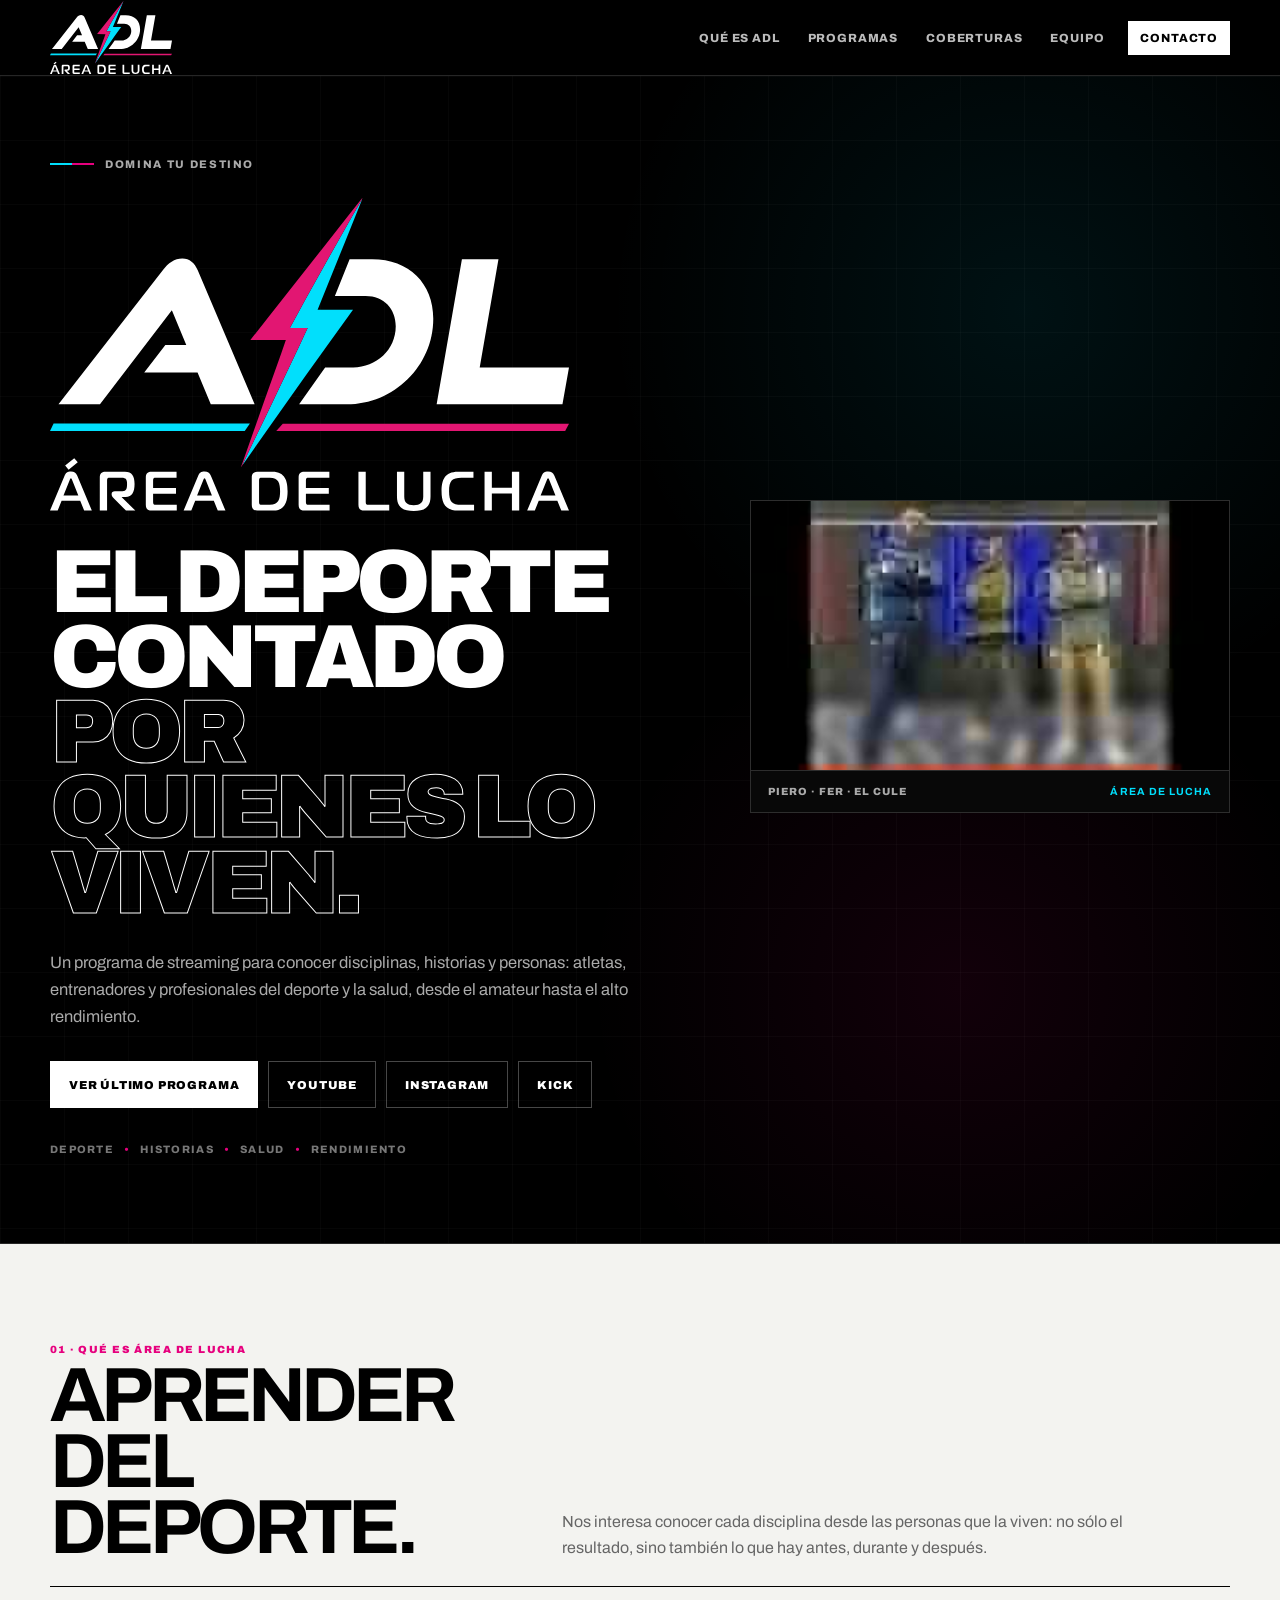
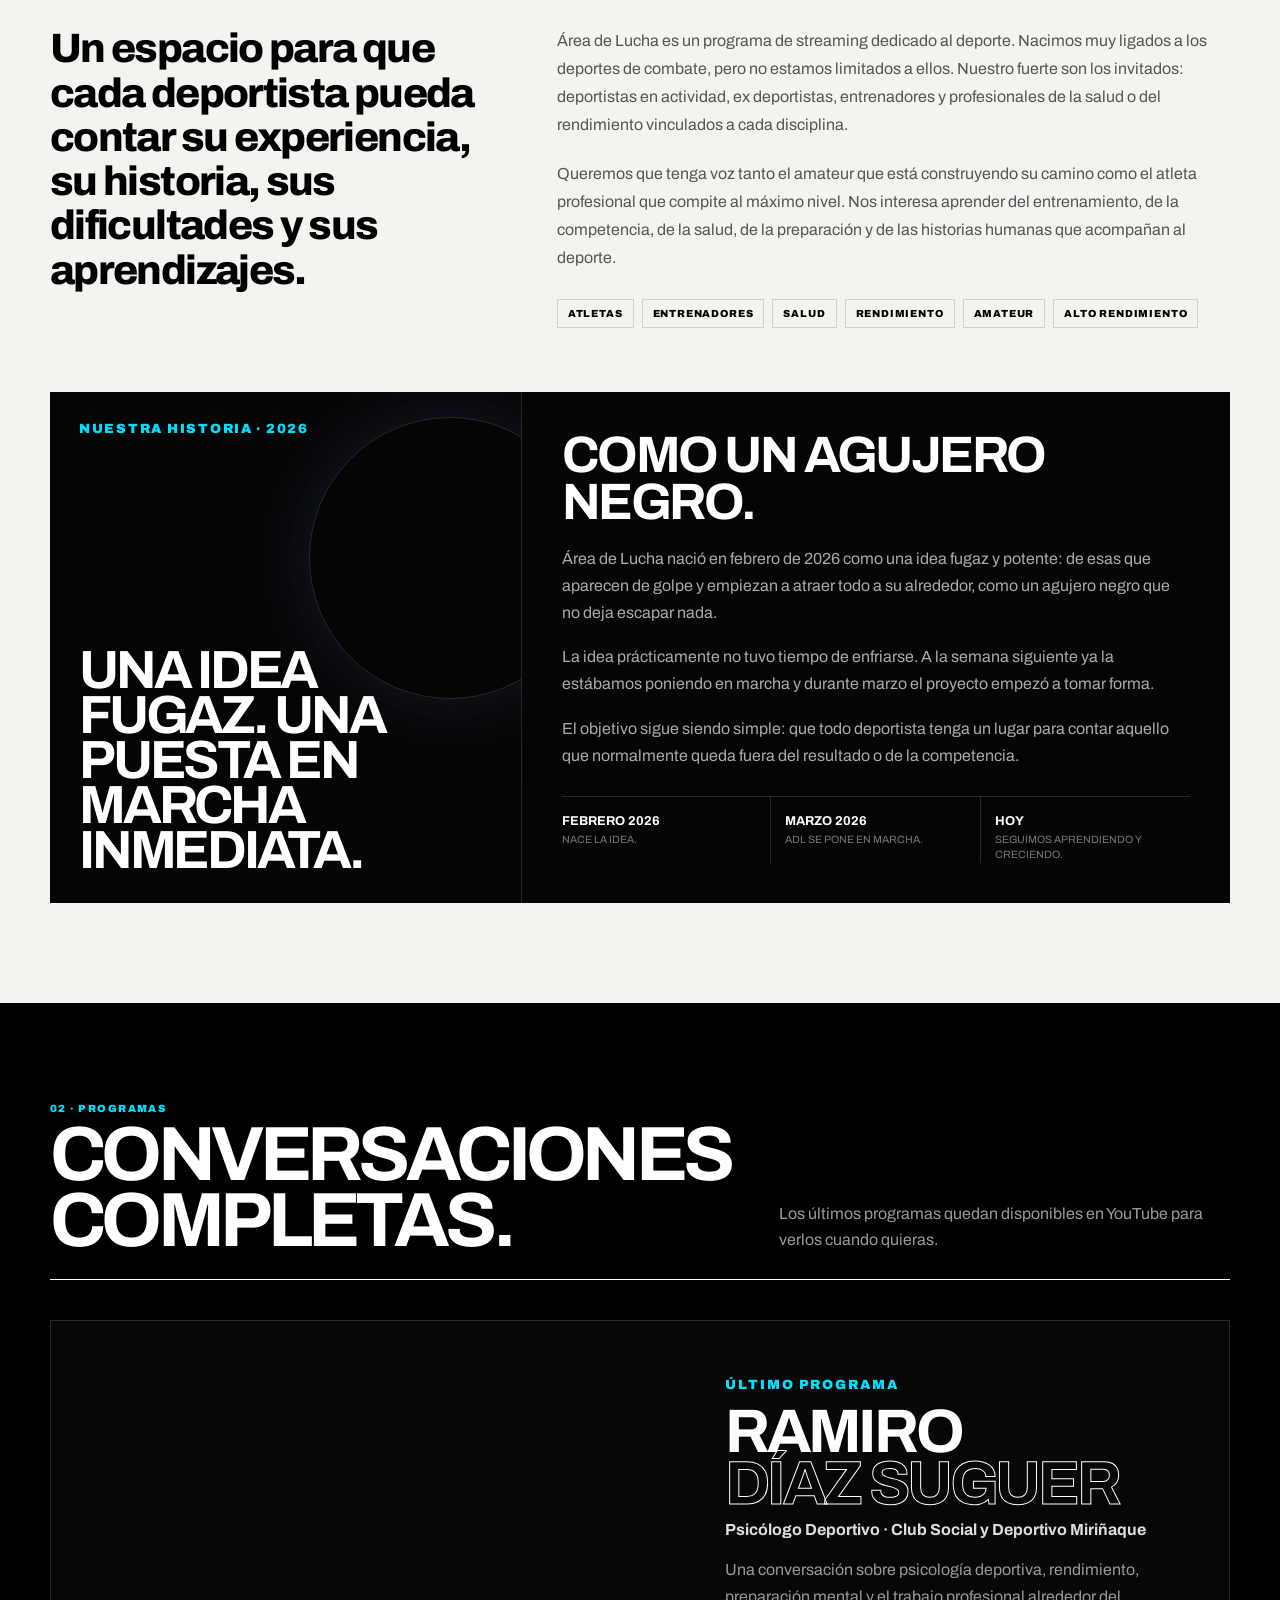
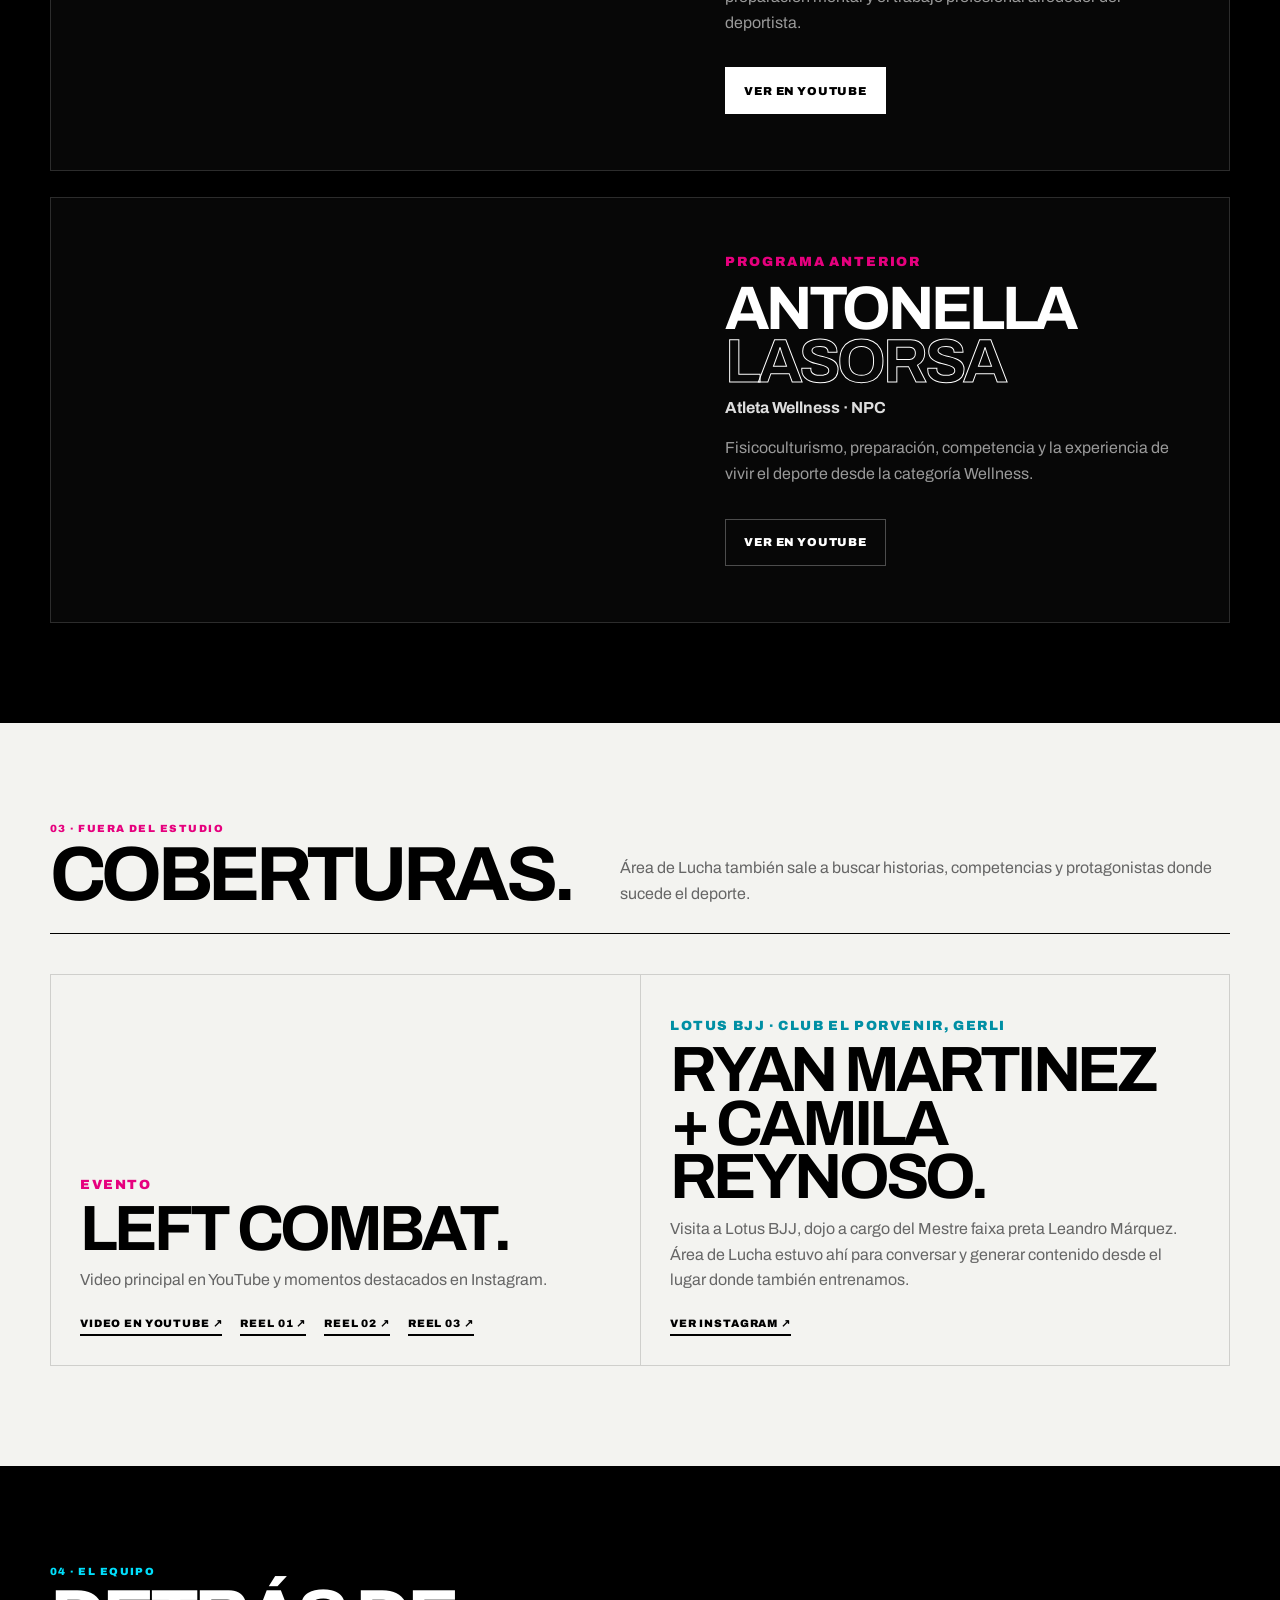
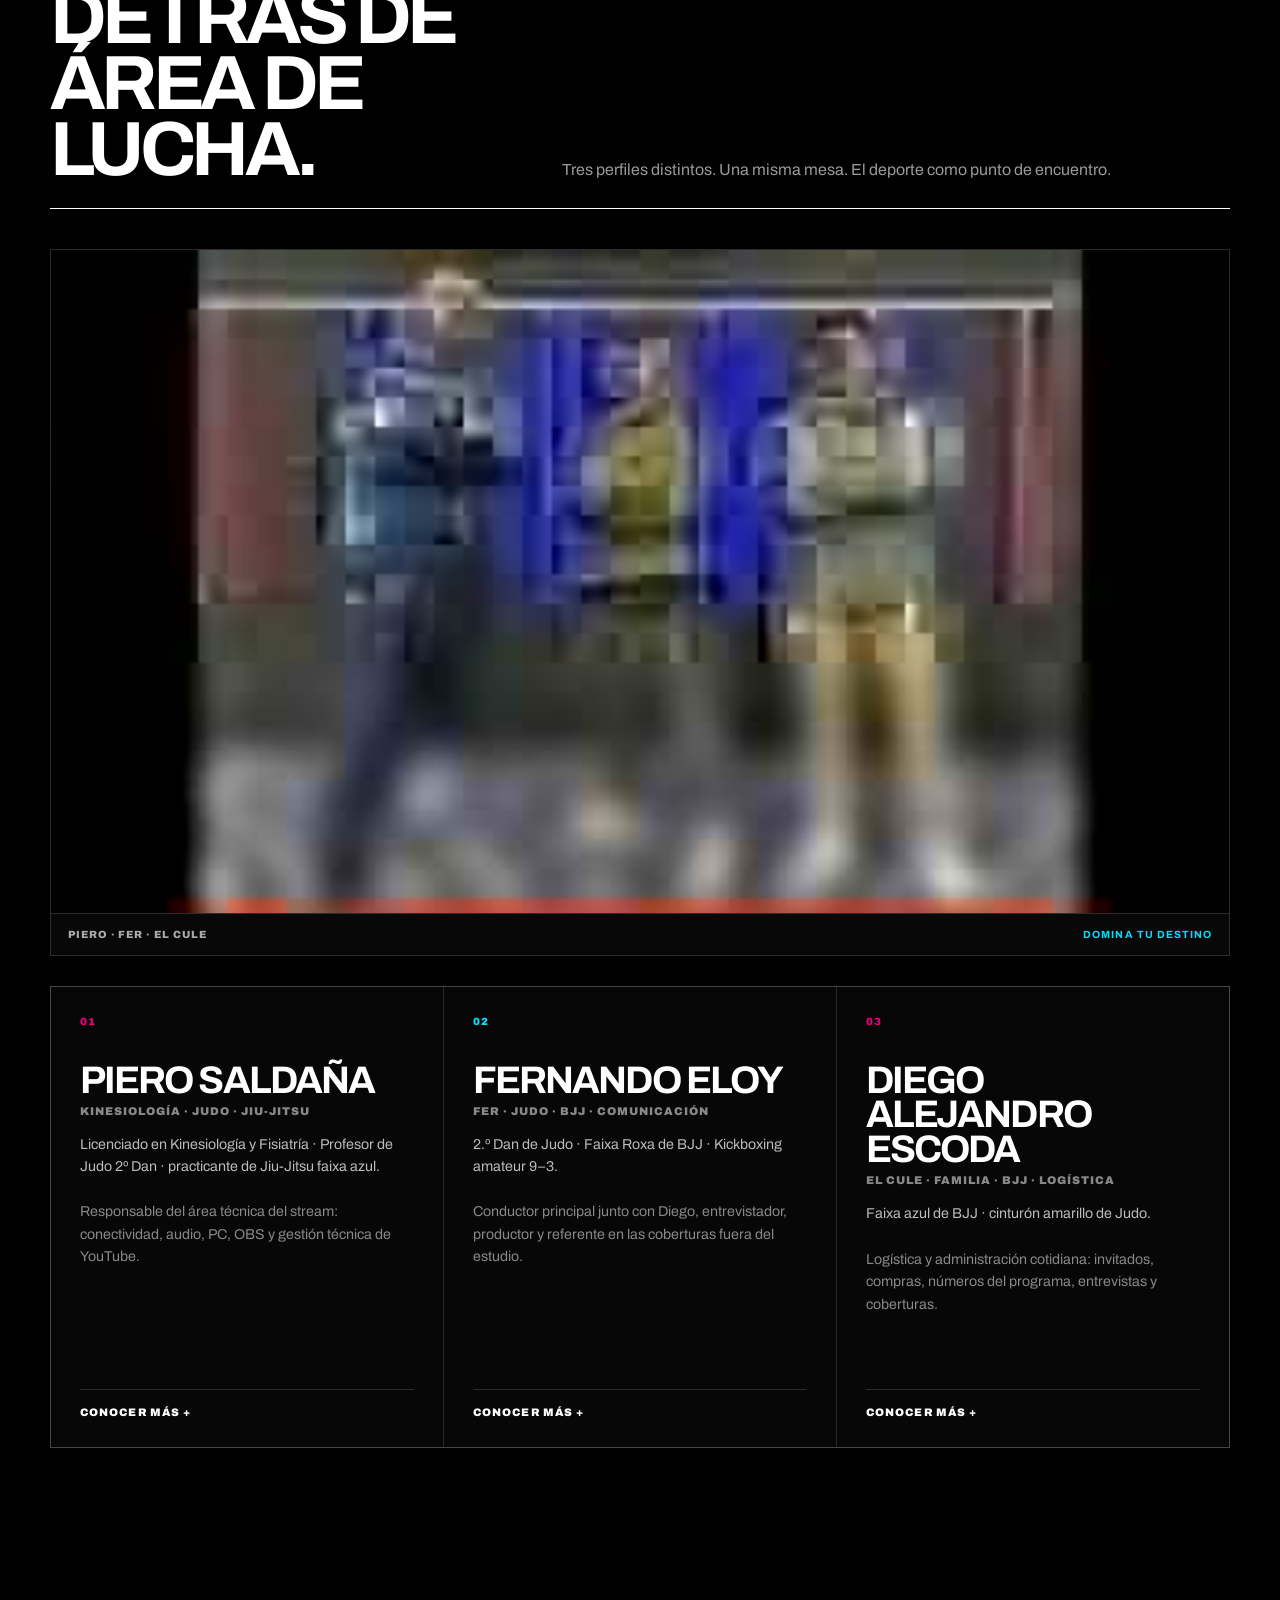
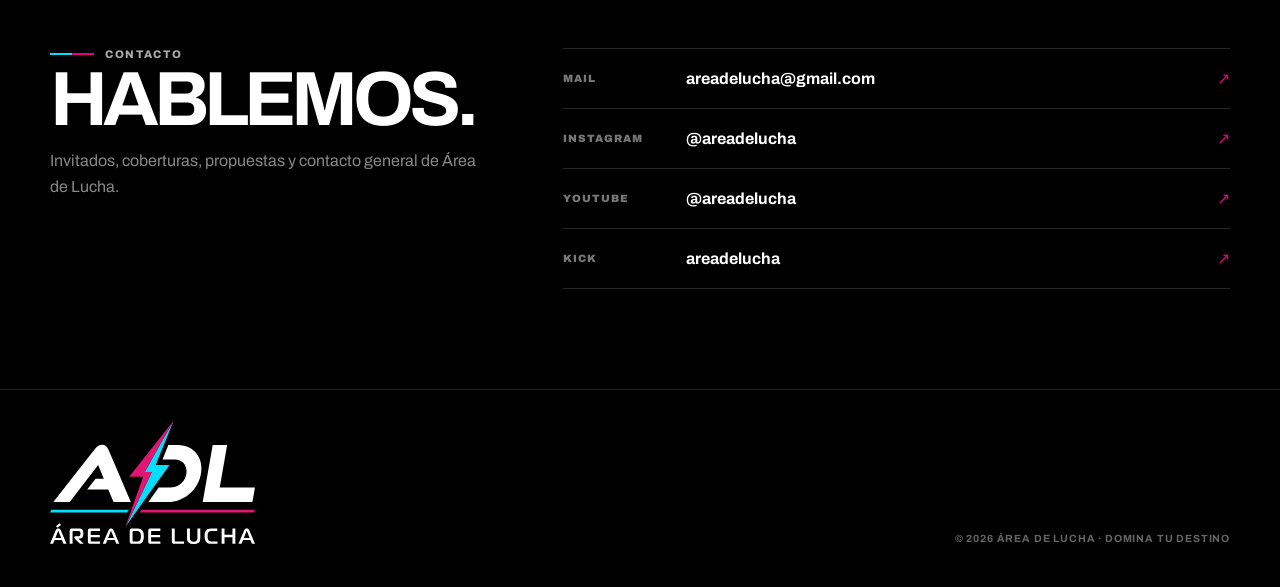
==== commit e98b0729: "Load group photo directly as JPG" ====
--- a/index.html
+++ b/index.html
@@ -21,17 +21,17 @@
 .team-photo{margin-bottom:30px}.members{display:grid;grid-template-columns:repeat(3,1fr);gap:1px;background:var(--l);border:1px solid var(--l)}.member{background:#070707;padding:29px;min-height:460px;display:flex;flex-direction:column}.num{color:var(--f);font-size:.65rem;font-weight:900;letter-spacing:.14em}.member:nth-child(2) .num{color:var(--c)}.member h3{margin:36px 0 8px;font-size:clamp(2rem,3vw,3.4rem);line-height:.9;letter-spacing:-.05em;text-transform:uppercase}.nick{color:#888;font-size:.7rem;font-weight:900;letter-spacing:.09em;text-transform:uppercase}.member .title{color:#bbb;line-height:1.5;font-size:.89rem;margin:17px 0 0}.member .member-role{color:#888;line-height:1.6;font-size:.89rem;margin:23px 0}.member details{margin-top:auto;border-top:1px solid var(--l);padding-top:16px}.member summary{cursor:pointer;list-style:none;font-size:.68rem;font-weight:900;letter-spacing:.1em;text-transform:uppercase}.member summary::-webkit-details-marker{display:none}.member details p{color:#888;line-height:1.65;font-size:.85rem}.ig{display:inline-block;margin-top:15px;color:var(--c);font-size:.68rem;font-weight:900;letter-spacing:.08em;text-transform:uppercase}
 .contact-grid{display:grid;grid-template-columns:.8fr 1.2fr;gap:68px}.contact-grid h2{margin:8px 0 14px;font-size:clamp(3.2rem,6vw,6.2rem);line-height:.84;letter-spacing:-.065em;text-transform:uppercase}.contact-grid>div>p{color:#888;line-height:1.6}.contact-links{border-top:1px solid var(--l)}.contact-links a{display:grid;grid-template-columns:105px 1fr auto;gap:18px;padding:20px 0;border-bottom:1px solid var(--l);align-items:center}.contact-links span{color:#777;font-size:.66rem;font-weight:900;letter-spacing:.1em;text-transform:uppercase}.contact-links b{overflow-wrap:anywhere}.contact-links i{font-style:normal;color:var(--f)}.footer{padding:31px 0 43px;border-top:1px solid var(--l)}.footer-in{display:flex;align-items:flex-end;justify-content:space-between;gap:24px}.footer img{width:205px}.footer p{margin:0;color:#666;font-size:.65rem;font-weight:700;letter-spacing:.08em;text-transform:uppercase;text-align:right}
 @media(max-width:900px){:root{--h:70px;--s:min(100% - 32px,760px)}.nav{display:none}.menu{display:block}.brand img{width:104px}.hero-grid{grid-template-columns:1fr;padding:58px 0 66px;gap:40px}.hero h1{font-size:clamp(3rem,13vw,5.7rem)}.section{padding:76px 0}.head,.about,.origin,.contact-grid{grid-template-columns:1fr}.head{gap:22px}.origin-mark{min-height:270px;border-right:0;border-bottom:1px solid var(--l)}.program{grid-template-columns:1fr}.coverage-grid{grid-template-columns:1fr}.coverage+ .coverage{border-left:0;border-top:1px solid var(--ld)}.members{grid-template-columns:1fr}.member{min-height:auto}.contact-grid{gap:36px}}
-@media(max-width:560px){:root{--s:calc(100% - 28px)}.hero-grid{padding:46px 0 56px}.hero-logo{width:88%;margin:24px 0 27px}.hero h1{font-size:clamp(2.8rem,15.5vw,4.4rem)}.hero-copy>p{font-size:.95rem}.actions{display:grid;grid-template-columns:1fr 1fr}.btn{padding:0 11px;text-align:center}.section{padding:62px 0}.head{margin-bottom:29px}.head h2{font-size:clamp(2.65rem,14vw,4.4rem)}.statement{font-size:1.65rem}.origin-copy{padding:27px 21px}.origin-mark{padding:23px;min-height:230px}.timeline{grid-template-columns:1fr}.step,.step+ .step{padding:13px 0;border-right:0;border-bottom:1px solid var(--l)}.step:last-child{border:0}.program-copy{padding:27px 21px}.coverage{padding:23px;min-height:340px}.member{padding:23px}.contact-links a{grid-template-columns:85px 1fr auto;gap:10px}.footer-in{align-items:flex-start;flex-direction:column}.footer p{text-align:left}}
+@media(max-width:560px){:root{--s:calc(100% - 28px)}.hero-grid{padding:46px 0 56px}.hero-logo{width:88%;margin:24px 0 27px}.hero h1{font-size:clamp(2.8rem,15.5vw,4.4rem)}.hero-copy>p{font-size:.95rem}.actions{display:grid;grid-template-columns:1fr 1fr}.btn{padding:0 11px;text-align:center}.section{padding:62px 0}.head{margin-bottom:29px}.head h2{font-size:clamp(2.65rem,14vw,4.4rem)}.statement{font-size:1.65rem}.origin-copy{padding:27px 21px}.origin-mark{padding:23px;min-height:230px}.timeline{grid-template-columns:1fr}.step{border-right:0;border-bottom:1px solid var(--l);padding:13px 0}.step+ .step{padding-left:0}.step:last-child{border-bottom:0}.program-copy{padding:27px 20px}.coverage{min-height:330px;padding:23px}.member{padding:23px}.contact-links a{grid-template-columns:75px 1fr auto;gap:10px}.footer-in{align-items:flex-start;flex-direction:column}.footer p{text-align:left}.photo figcaption{padding:12px;font-size:.58rem}}
 </style>
 </head>
 <body>
 <header class="header"><div class="shell header-in"><a class="brand" href="#inicio" aria-label="Área de Lucha — inicio"><img src="/assets/logo.svg" alt="Área de Lucha"></a><nav class="nav" aria-label="Navegación principal"><a href="#que-es">Qué es ADL</a><a href="#programas">Programas</a><a href="#coberturas">Coberturas</a><a href="#equipo">Equipo</a><a class="contact" href="#contacto">Contacto</a></nav><details class="menu"><summary aria-label="Abrir menú"><span class="hamb"></span></summary><nav class="menu-panel"><a href="#que-es">Qué es ADL</a><a href="#programas">Programas</a><a href="#coberturas">Coberturas</a><a href="#equipo">Equipo</a><a href="#contacto">Contacto</a></nav></details></div></header>
 <main>
-<section class="hero anchor" id="inicio"><div class="shell hero-grid"><div class="hero-copy"><div class="eye">Domina tu Destino</div><img class="hero-logo" src="/assets/logo.svg" alt="Área de Lucha"><h1>El deporte contado<span>por quienes lo viven.</span></h1><p>Un programa de streaming para conocer disciplinas, historias y personas: atletas, entrenadores y profesionales del deporte y la salud, desde el amateur hasta el alto rendimiento.</p><div class="actions"><a class="btn btn-main" href="https://www.youtube.com/watch?v=eW1pDaidU-8" target="_blank" rel="noopener">Ver último programa</a><a class="btn" href="https://www.youtube.com/@areadelucha" target="_blank" rel="noopener">YouTube</a><a class="btn" href="https://www.instagram.com/areadelucha/" target="_blank" rel="noopener">Instagram</a><a class="btn" href="https://kick.com/areadelucha" target="_blank" rel="noopener">Kick</a></div><div class="topics"><span>Deporte</span><span>Historias</span><span>Salud</span><span>Rendimiento</span></div></div><figure class="photo"><img src="/assets/equipo.svg" alt="Piero, Fer y El Cule — equipo de Área de Lucha"><figcaption><span>Piero · Fer · El Cule</span><b>Área de Lucha</b></figcaption></figure></div></section>
+<section class="hero anchor" id="inicio"><div class="shell hero-grid"><div class="hero-copy"><div class="eye">Domina tu Destino</div><img class="hero-logo" src="/assets/logo.svg" alt="Área de Lucha"><h1>El deporte contado<span>por quienes lo viven.</span></h1><p>Un programa de streaming para conocer disciplinas, historias y personas: atletas, entrenadores y profesionales del deporte y la salud, desde el amateur hasta el alto rendimiento.</p><div class="actions"><a class="btn btn-main" href="https://www.youtube.com/watch?v=eW1pDaidU-8" target="_blank" rel="noopener">Ver último programa</a><a class="btn" href="https://www.youtube.com/@areadelucha" target="_blank" rel="noopener">YouTube</a><a class="btn" href="https://www.instagram.com/areadelucha/" target="_blank" rel="noopener">Instagram</a><a class="btn" href="https://kick.com/areadelucha" target="_blank" rel="noopener">Kick</a></div><div class="topics"><span>Deporte</span><span>Historias</span><span>Salud</span><span>Rendimiento</span></div></div><figure class="photo"><img src="/assets/equipo.jpg?v=2" alt="Piero, Fer y El Cule — equipo de Área de Lucha"><figcaption><span>Piero · Fer · El Cule</span><b>Área de Lucha</b></figcaption></figure></div></section>
 <section class="section light anchor" id="que-es"><div class="shell"><div class="head"><div><small>01 · Qué es Área de Lucha</small><h2>Aprender del deporte.</h2></div><p>Nos interesa conocer cada disciplina desde las personas que la viven: no sólo el resultado, sino también lo que hay antes, durante y después.</p></div><div class="about"><div class="statement">Un espacio para que cada deportista pueda contar su experiencia, su historia, sus dificultades y sus aprendizajes.</div><div class="copy"><p>Área de Lucha es un programa de streaming dedicado al deporte. Nacimos muy ligados a los deportes de combate, pero no estamos limitados a ellos. Nuestro fuerte son los invitados: deportistas en actividad, ex deportistas, entrenadores y profesionales de la salud o del rendimiento vinculados a cada disciplina.</p><p>Queremos que tenga voz tanto el amateur que está construyendo su camino como el atleta profesional que compite al máximo nivel. Nos interesa aprender del entrenamiento, de la competencia, de la salud, de la preparación y de las historias humanas que acompañan al deporte.</p><div class="pills"><span class="pill">Atletas</span><span class="pill">Entrenadores</span><span class="pill">Salud</span><span class="pill">Rendimiento</span><span class="pill">Amateur</span><span class="pill">Alto rendimiento</span></div></div></div><div class="origin"><div class="origin-mark"><small>Nuestra historia · 2026</small><strong>Una idea fugaz. Una puesta en marcha inmediata.</strong></div><div class="origin-copy"><h3>Como un agujero negro.</h3><p>Área de Lucha nació en febrero de 2026 como una idea fugaz y potente: de esas que aparecen de golpe y empiezan a atraer todo a su alrededor, como un agujero negro que no deja escapar nada.</p><p>La idea prácticamente no tuvo tiempo de enfriarse. A la semana siguiente ya la estábamos poniendo en marcha y durante marzo el proyecto empezó a tomar forma.</p><p>El objetivo sigue siendo simple: que todo deportista tenga un lugar para contar aquello que normalmente queda fuera del resultado o de la competencia.</p><div class="timeline"><div class="step"><b>Febrero 2026</b><span>Nace la idea.</span></div><div class="step"><b>Marzo 2026</b><span>ADL se pone en marcha.</span></div><div class="step"><b>Hoy</b><span>Seguimos aprendiendo y creciendo.</span></div></div></div></div></div></section>
 <section class="section dark anchor" id="programas"><div class="shell"><div class="head"><div><small>02 · Programas</small><h2>Conversaciones completas.</h2></div><p>Los últimos programas quedan disponibles en YouTube para verlos cuando quieras.</p></div><div class="programs"><article class="program"><div class="media"><iframe loading="lazy" src="https://www.youtube-nocookie.com/embed/eW1pDaidU-8" title="Ramiro Díaz Suguer — Área de Lucha" allow="accelerometer; autoplay; clipboard-write; encrypted-media; gyroscope; picture-in-picture; web-share" allowfullscreen></iframe></div><div class="program-copy"><small>Último programa</small><h3>Ramiro<span>Díaz Suguer</span></h3><p class="role">Psicólogo Deportivo · Club Social y Deportivo Miriñaque</p><p class="desc">Una conversación sobre psicología deportiva, rendimiento, preparación mental y el trabajo profesional alrededor del deportista.</p><div class="actions"><a class="btn btn-main" href="https://www.youtube.com/watch?v=eW1pDaidU-8" target="_blank" rel="noopener">Ver en YouTube</a></div></div></article><article class="program"><div class="media"><iframe loading="lazy" src="https://www.youtube-nocookie.com/embed/Z8iFdiO1k18" title="Antonella Lasorsa — Área de Lucha" allow="accelerometer; autoplay; clipboard-write; encrypted-media; gyroscope; picture-in-picture; web-share" allowfullscreen></iframe></div><div class="program-copy"><small>Programa anterior</small><h3>Antonella<span>Lasorsa</span></h3><p class="role">Atleta Wellness · NPC</p><p class="desc">Fisicoculturismo, preparación, competencia y la experiencia de vivir el deporte desde la categoría Wellness.</p><div class="actions"><a class="btn" href="https://www.youtube.com/watch?v=Z8iFdiO1k18" target="_blank" rel="noopener">Ver en YouTube</a></div></div></article></div></div></section>
 <section class="section light anchor" id="coberturas"><div class="shell"><div class="head"><div><small>03 · Fuera del estudio</small><h2>Coberturas.</h2></div><p>Área de Lucha también sale a buscar historias, competencias y protagonistas donde sucede el deporte.</p></div><div class="coverage-grid"><article class="coverage"><small>Evento</small><h3>Left Combat.</h3><p>Video principal en YouTube y momentos destacados en Instagram.</p><div class="links"><a href="https://youtu.be/bQ7E1sBCKlg?si=628JmoHgE8FNL74u" target="_blank" rel="noopener">Video en YouTube ↗</a><a href="https://www.instagram.com/reel/DbXHaNsu7rU/?igsh=MTZxbjZoOGxzYW96bw==" target="_blank" rel="noopener">Reel 01 ↗</a><a href="https://www.instagram.com/reel/DbVnDuxuhFZ/?igsh=MWR0cW5wbmY3bGpkMQ==" target="_blank" rel="noopener">Reel 02 ↗</a><a href="https://www.instagram.com/reel/DbYktXjRI-Z/?igsh=MWhzbGxza2c3MDQ3dw==" target="_blank" rel="noopener">Reel 03 ↗</a></div></article><article class="coverage"><small>Lotus BJJ · Club El Porvenir, Gerli</small><h3>Ryan Martinez + Camila Reynoso.</h3><p>Visita a Lotus BJJ, dojo a cargo del Mestre faixa preta Leandro Márquez. Área de Lucha estuvo ahí para conversar y generar contenido desde el lugar donde también entrenamos.</p><div class="links"><a href="https://www.instagram.com/areadelucha/" target="_blank" rel="noopener">Ver Instagram ↗</a></div></article></div></div></section>
-<section class="section dark anchor" id="equipo"><div class="shell"><div class="head"><div><small>04 · El equipo</small><h2>Detrás de Área de Lucha.</h2></div><p>Tres perfiles distintos. Una misma mesa. El deporte como punto de encuentro.</p></div><figure class="photo team-photo"><img src="/assets/equipo.svg" alt="Piero, Fer y El Cule — equipo de Área de Lucha"><figcaption><span>Piero · Fer · El Cule</span><b>Domina tu Destino</b></figcaption></figure><div class="members"><article class="member"><span class="num">01</span><h3>Piero Saldaña</h3><span class="nick">Kinesiología · Judo · Jiu-Jitsu</span><p class="title">Licenciado en Kinesiología y Fisiatría · Profesor de Judo 2º Dan · practicante de Jiu-Jitsu faixa azul.</p><p class="member-role">Responsable del área técnica del stream: conectividad, audio, PC, OBS y gestión técnica de YouTube.</p><details><summary>Conocer más +</summary><p>Trabaja como kinesiólogo en Kineset, Banfield, con afinidad por la rehabilitación y el deporte. Integra el Hospital Especializado en Rehabilitación Dr. J. M. Jorge de Burzaco como residente de 4º año de Cuidados Progresivos y Rehabilitación Psicofísica. Su práctica incluye personas con ACV, lesión medular, traumatismo craneoencefálico y amputaciones. Fuera de cámara, es amante de los perros y de los animales.</p><a class="ig" href="https://www.instagram.com/piero_gsl/" target="_blank" rel="noopener">@piero_gsl ↗</a></details></article><article class="member"><span class="num">02</span><h3>Fernando Eloy</h3><span class="nick">Fer · Judo · BJJ · Comunicación</span><p class="title">2.º Dan de Judo · Faixa Roxa de BJJ · Kickboxing amateur 9–3.</p><p class="member-role">Conductor principal junto con Diego, entrevistador, productor y referente en las coberturas fuera del estudio.</p><details><summary>Conocer más +</summary><p>Judoca, jiujitero, competidor y profesor. Obtuvo medallas en campeonatos nacionales y provinciales de Judo, participó en campos de entrenamiento de alto rendimiento y consiguió podios en competencias Master y Open de BJJ. Desarrolló gran parte de su formación bajo el Sensei Gabriel Narváez, 6.º Dan, y en BJJ integra Lotus BJJ bajo el Mestre Leandro Márquez. Es uno de los tres fundadores de ADL y quien propuso el nombre del proyecto. Nominado al XII International Hall of Fame Martial Arts 2026.</p><a class="ig" href="https://www.instagram.com/fernandoeloy83/" target="_blank" rel="noopener">@fernandoeloy83 ↗</a></details></article><article class="member"><span class="num">03</span><h3>Diego Alejandro Escoda</h3><span class="nick">El Cule · Familia · BJJ · Logística</span><p class="title">Faixa azul de BJJ · cinturón amarillo de Judo.</p><p class="member-role">Logística y administración cotidiana: invitados, compras, números del programa, entrevistas y coberturas.</p><details><summary>Conocer más +</summary><p>Padre de familia, esposo y papá de una hija. Alegre y espontáneo, aporta cercanía, entusiasmo y una mirada humana al programa. Practica Brazilian Jiu-Jitsu, faixa azul, y Judo, cinturón amarillo. También es uno de los entrevistadores junto con Fer y participa de las notas fuera del stream.</p><a class="ig" href="https://www.instagram.com/diexx.10.akd/" target="_blank" rel="noopener">@diexx.10.akd ↗</a></details></article></div></div></section>
+<section class="section dark anchor" id="equipo"><div class="shell"><div class="head"><div><small>04 · El equipo</small><h2>Detrás de Área de Lucha.</h2></div><p>Tres perfiles distintos. Una misma mesa. El deporte como punto de encuentro.</p></div><figure class="photo team-photo"><img src="/assets/equipo.jpg?v=2" alt="Piero, Fer y El Cule — equipo de Área de Lucha"><figcaption><span>Piero · Fer · El Cule</span><b>Domina tu Destino</b></figcaption></figure><div class="members"><article class="member"><span class="num">01</span><h3>Piero Saldaña</h3><span class="nick">Kinesiología · Judo · Jiu-Jitsu</span><p class="title">Licenciado en Kinesiología y Fisiatría · Profesor de Judo 2º Dan · practicante de Jiu-Jitsu faixa azul.</p><p class="member-role">Responsable del área técnica del stream: conectividad, audio, PC, OBS y gestión técnica de YouTube.</p><details><summary>Conocer más +</summary><p>Trabaja como kinesiólogo en Kineset, Banfield, con afinidad por la rehabilitación y el deporte. Integra el Hospital Especializado en Rehabilitación Dr. J. M. Jorge de Burzaco como residente de 4º año de Cuidados Progresivos y Rehabilitación Psicofísica. Su práctica incluye personas con ACV, lesión medular, traumatismo craneoencefálico y amputaciones. Fuera de cámara, es amante de los perros y de los animales.</p><a class="ig" href="https://www.instagram.com/piero_gsl/" target="_blank" rel="noopener">@piero_gsl ↗</a></details></article><article class="member"><span class="num">02</span><h3>Fernando Eloy</h3><span class="nick">Fer · Judo · BJJ · Comunicación</span><p class="title">2.º Dan de Judo · Faixa Roxa de BJJ · Kickboxing amateur 9–3.</p><p class="member-role">Conductor principal junto con Diego, entrevistador, productor y referente en las coberturas fuera del estudio.</p><details><summary>Conocer más +</summary><p>Judoca, jiujitero, competidor y profesor. Obtuvo medallas en campeonatos nacionales y provinciales de Judo, participó en campos de entrenamiento de alto rendimiento y consiguió podios en competencias Master y Open de BJJ. Desarrolló gran parte de su formación bajo el Sensei Gabriel Narváez, 6.º Dan, y en BJJ integra Lotus BJJ bajo el Mestre Leandro Márquez. Es uno de los tres fundadores de ADL y quien propuso el nombre del proyecto. Nominado al XII International Hall of Fame Martial Arts 2026.</p><a class="ig" href="https://www.instagram.com/fernandoeloy83/" target="_blank" rel="noopener">@fernandoeloy83 ↗</a></details></article><article class="member"><span class="num">03</span><h3>Diego Alejandro Escoda</h3><span class="nick">El Cule · Familia · BJJ · Logística</span><p class="title">Faixa azul de BJJ · cinturón amarillo de Judo.</p><p class="member-role">Logística y administración cotidiana: invitados, compras, números del programa, entrevistas y coberturas.</p><details><summary>Conocer más +</summary><p>Padre de familia, esposo y papá de una hija. Alegre y espontáneo, aporta cercanía, entusiasmo y una mirada humana al programa. Practica Brazilian Jiu-Jitsu, faixa azul, y Judo, cinturón amarillo. También es uno de los entrevistadores junto con Fer y participa de las notas fuera del stream.</p><a class="ig" href="https://www.instagram.com/diexx.10.akd/" target="_blank" rel="noopener">@diexx.10.akd ↗</a></details></article></div></div></section>
 <section class="section dark anchor" id="contacto"><div class="shell contact-grid"><div><div class="eye">Contacto</div><h2>Hablemos.</h2><p>Invitados, coberturas, propuestas y contacto general de Área de Lucha.</p></div><div class="contact-links"><a href="mailto:areadelucha@gmail.com"><span>Mail</span><b>areadelucha@gmail.com</b><i>↗</i></a><a href="https://www.instagram.com/areadelucha/" target="_blank" rel="noopener"><span>Instagram</span><b>@areadelucha</b><i>↗</i></a><a href="https://www.youtube.com/@areadelucha" target="_blank" rel="noopener"><span>YouTube</span><b>@areadelucha</b><i>↗</i></a><a href="https://kick.com/areadelucha" target="_blank" rel="noopener"><span>Kick</span><b>areadelucha</b><i>↗</i></a></div></div></section>
 </main>
 <footer class="footer"><div class="shell footer-in"><img src="/assets/logo.svg" alt="Área de Lucha"><p>© 2026 Área de Lucha · Domina tu Destino</p></div></footer>
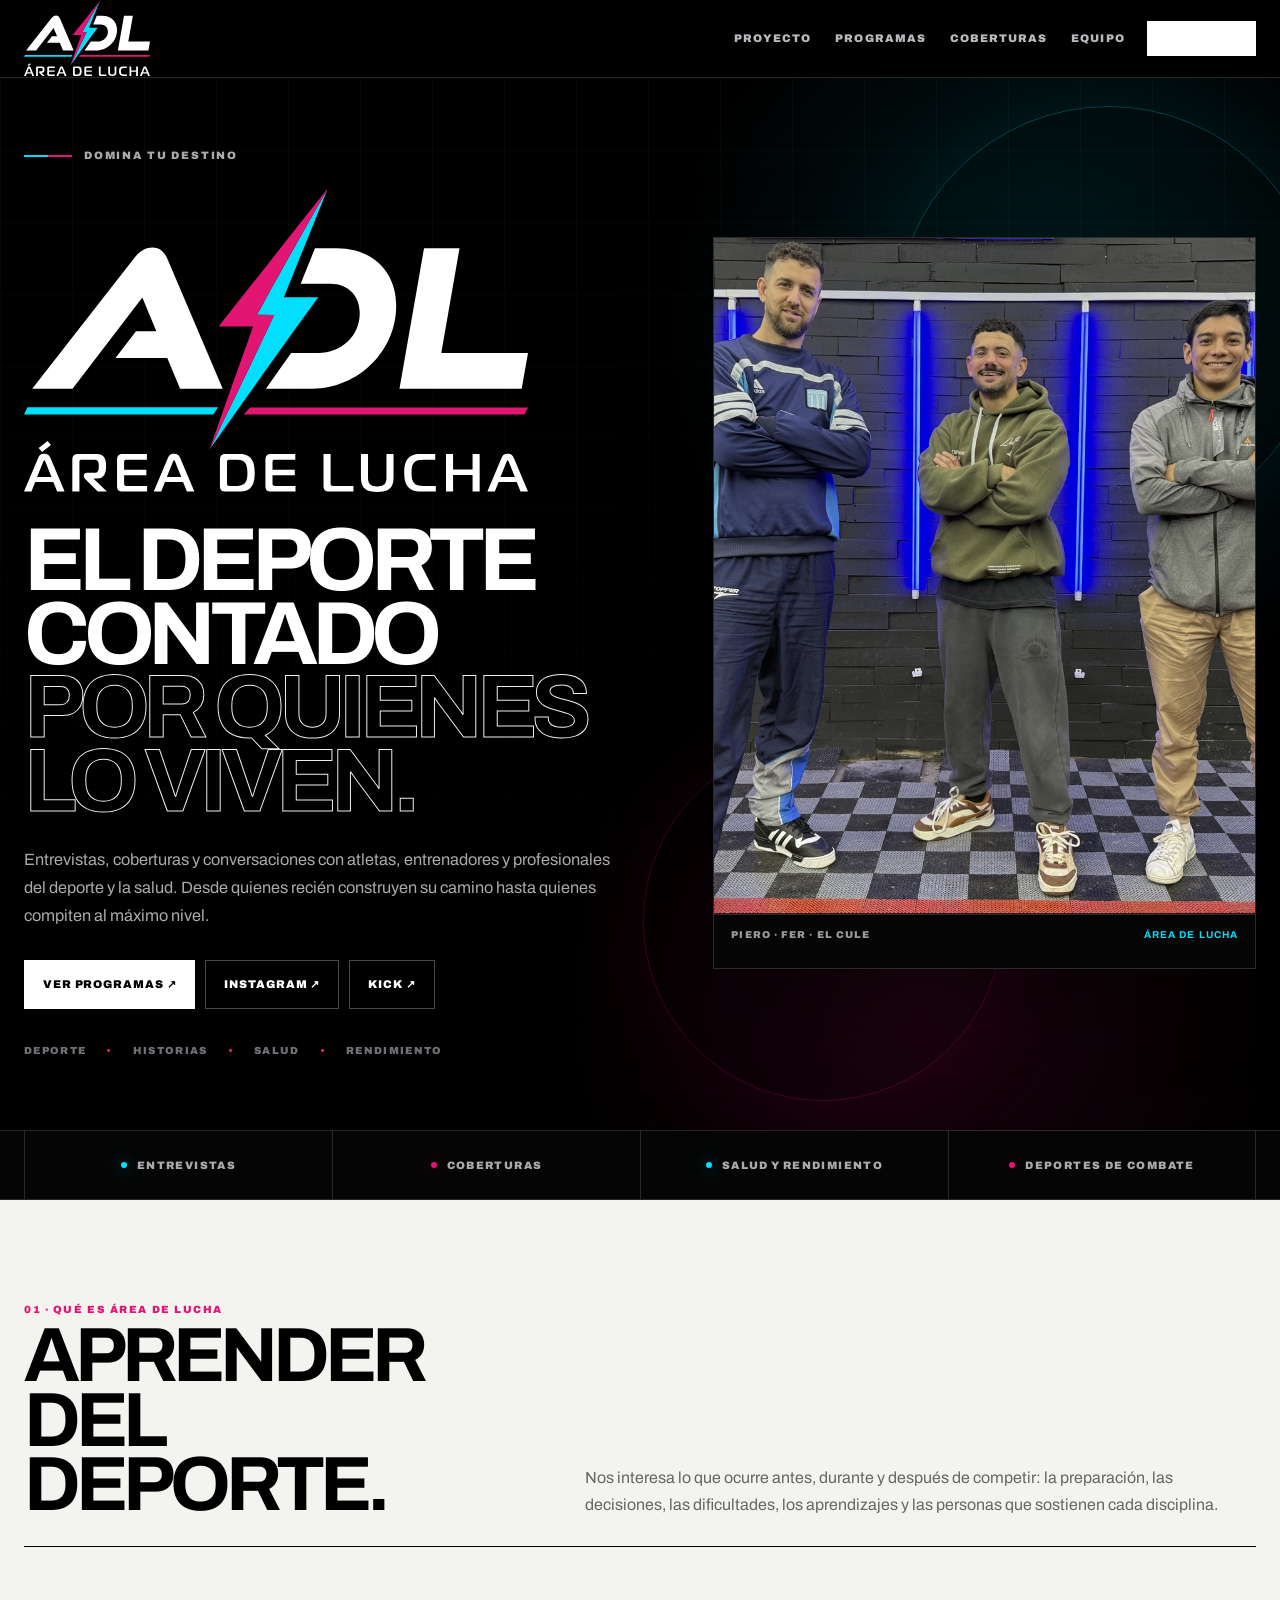
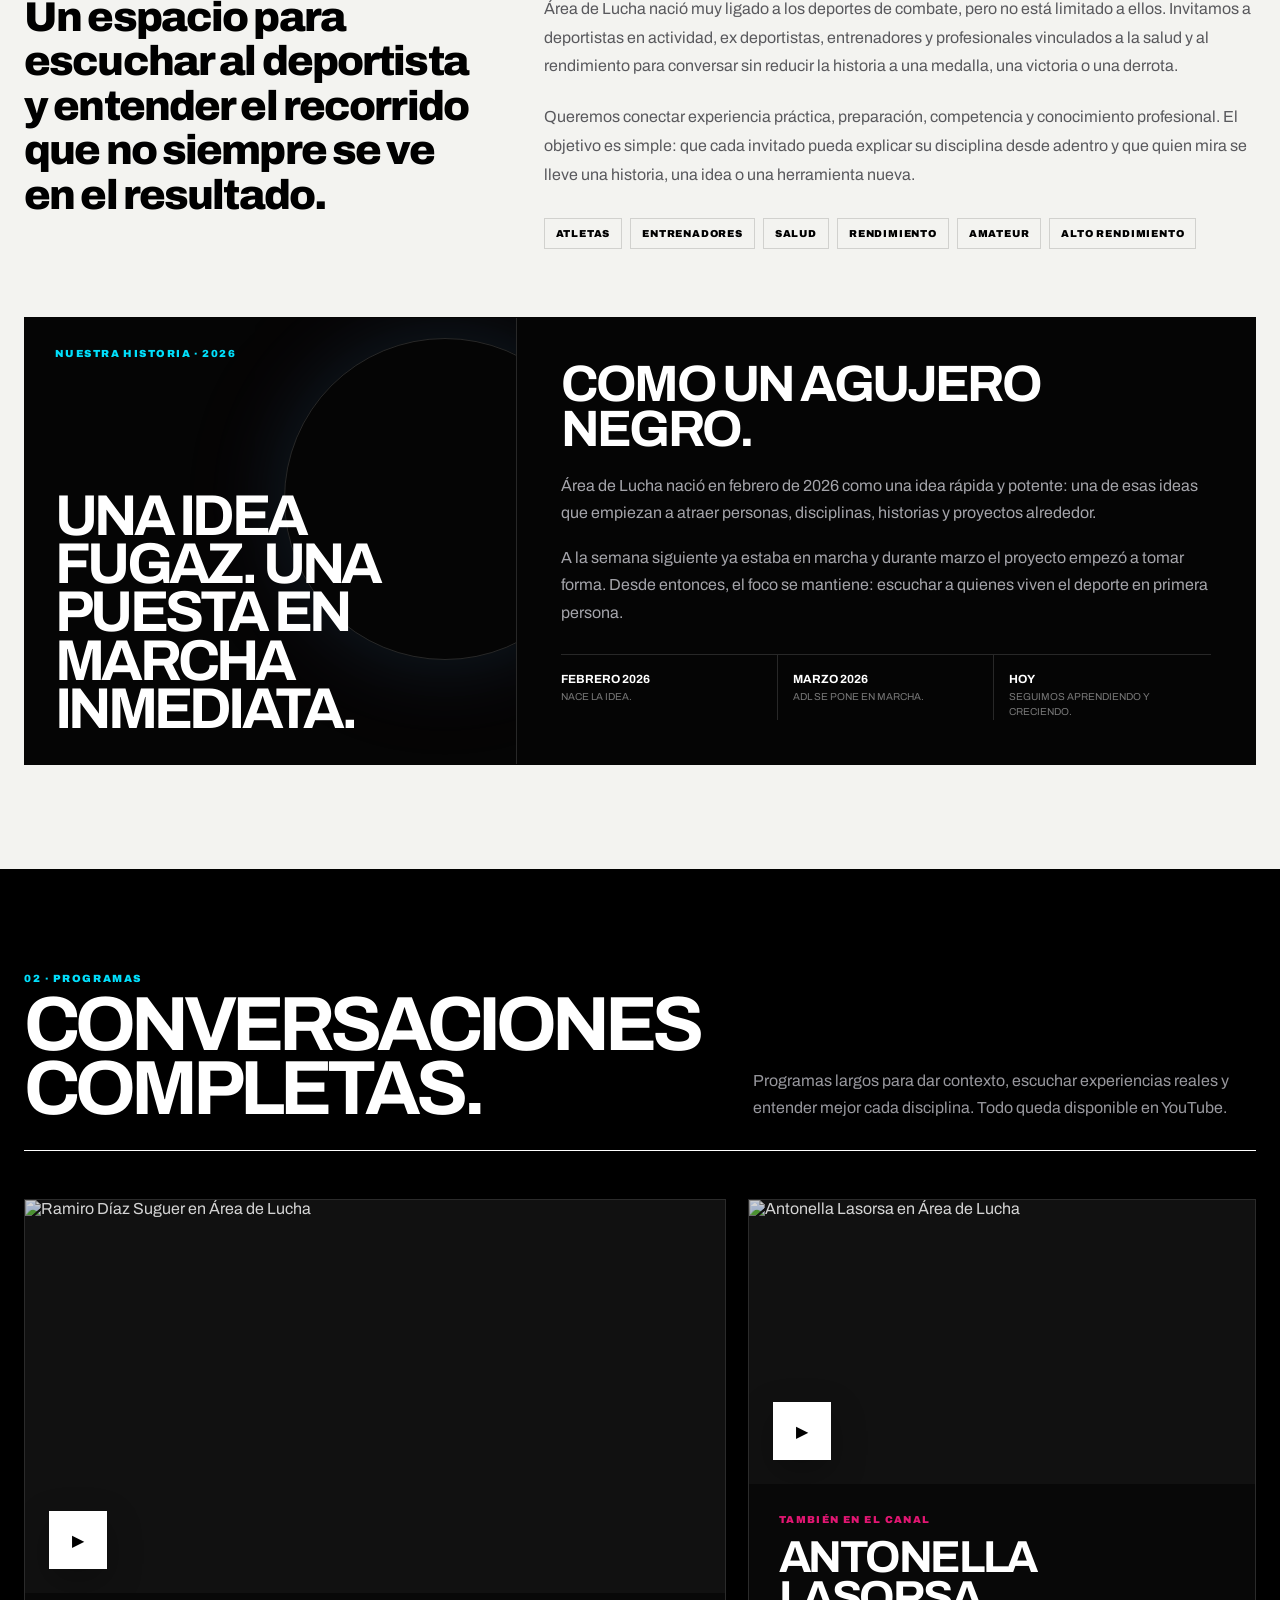
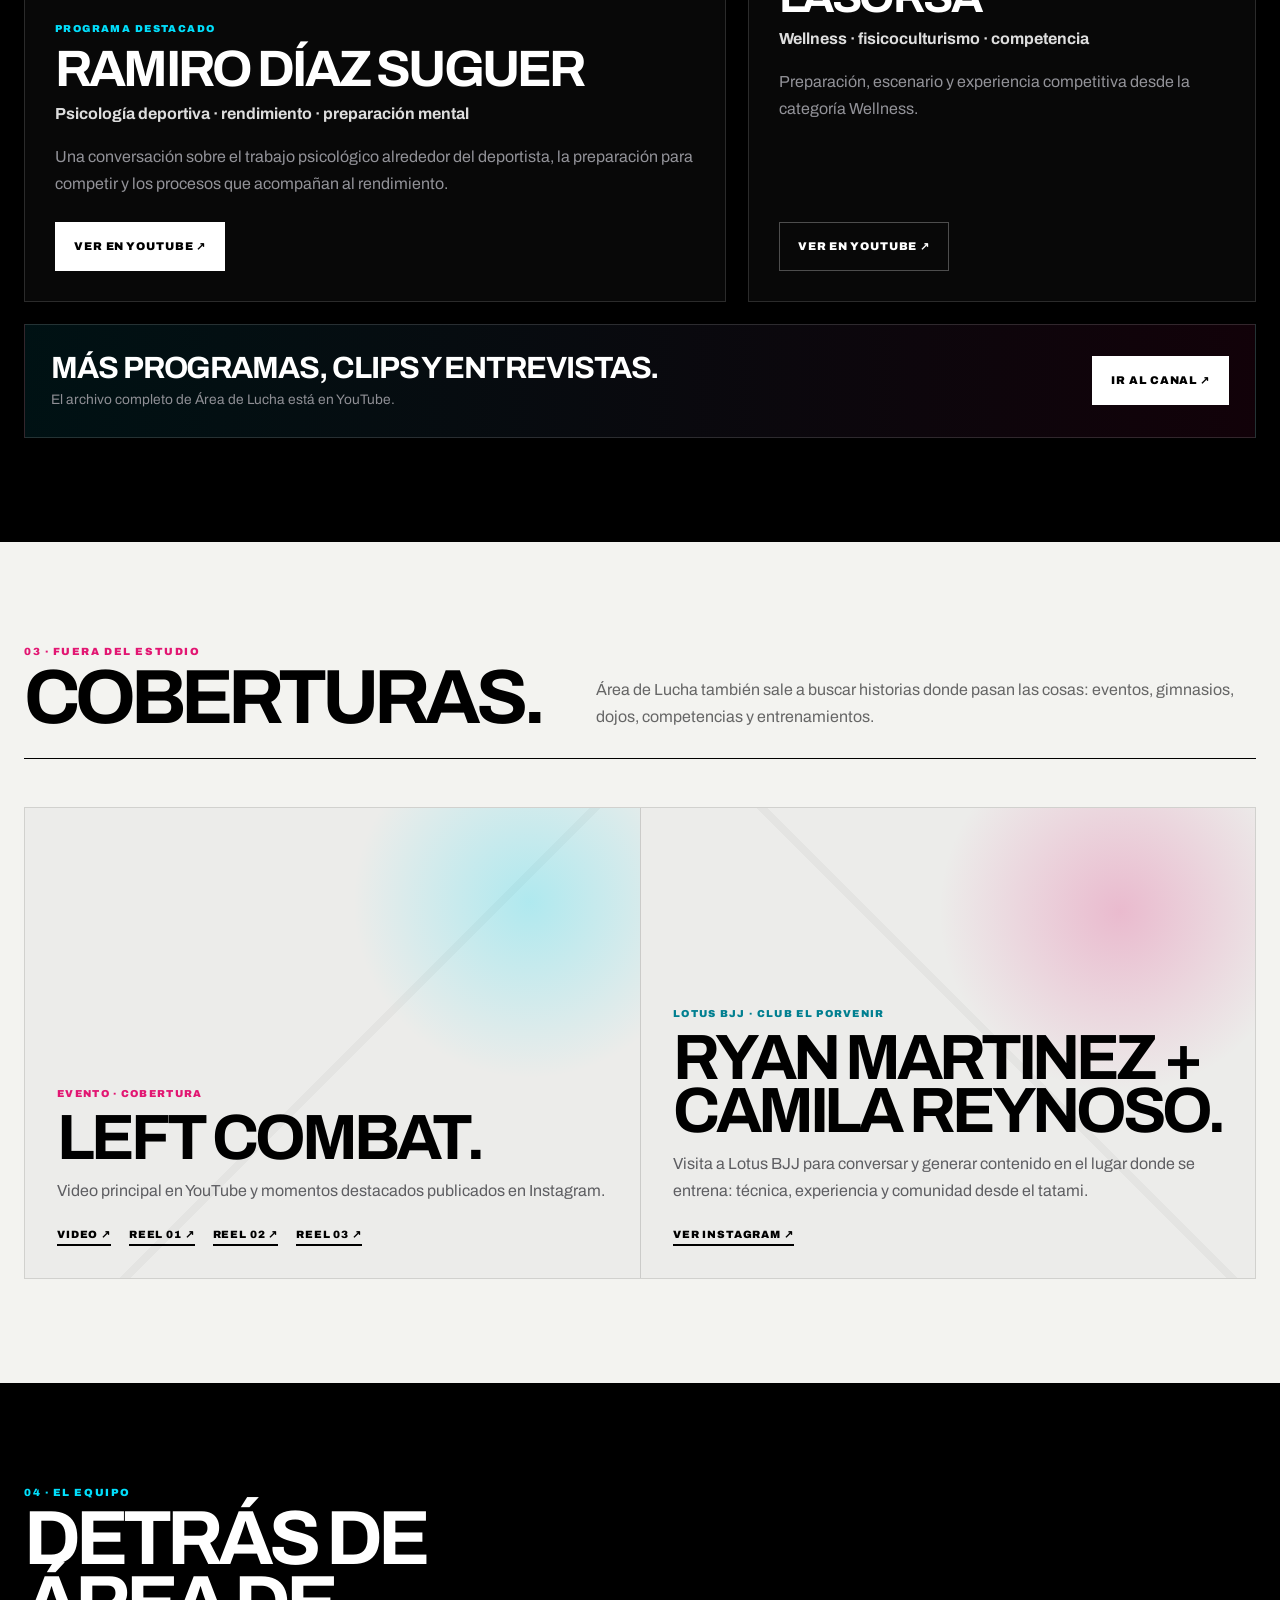
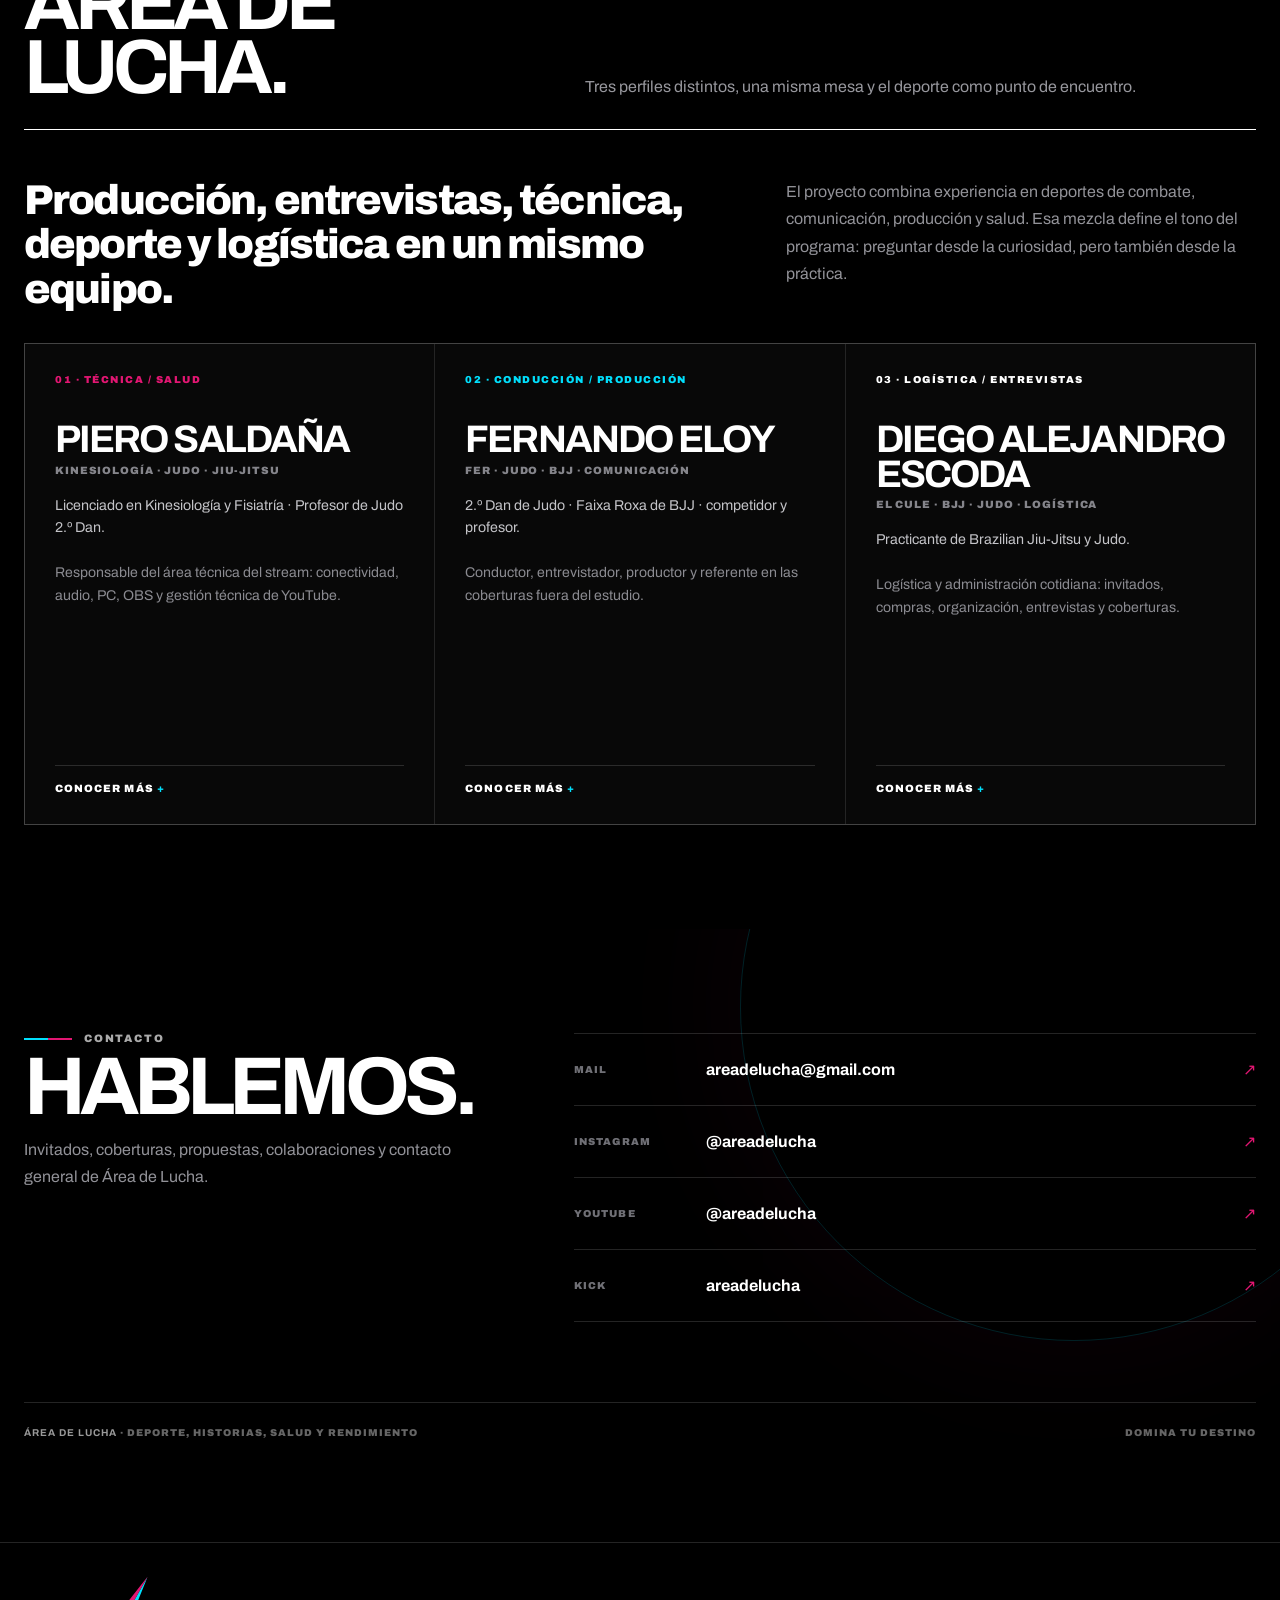
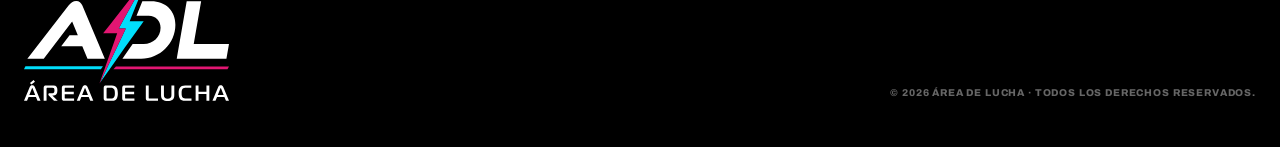
==== commit 02070dee: "Redesign Área de Lucha website" ====
--- a/index.html
+++ b/index.html
@@ -4,35 +4,942 @@
 <meta charset="utf-8">
 <meta name="viewport" content="width=device-width,initial-scale=1,viewport-fit=cover">
 <meta name="theme-color" content="#000000">
+<meta name="color-scheme" content="dark">
 <title>Área de Lucha — El deporte contado por quienes lo viven</title>
-<meta name="description" content="Área de Lucha es un programa de streaming sobre deporte, historias, salud y rendimiento. Atletas, entrenadores y profesionales cuentan su experiencia en primera persona.">
+<meta name="description" content="Área de Lucha es un programa de streaming sobre deporte, historias, salud y rendimiento. Entrevistas, coberturas y conversaciones con atletas, entrenadores y profesionales.">
 <link rel="canonical" href="https://www.areadelucha.com/">
+<link rel="icon" href="/assets/logo.svg" type="image/svg+xml">
 <link rel="preconnect" href="https://fonts.googleapis.com">
 <link rel="preconnect" href="https://fonts.gstatic.com" crossorigin>
+<link rel="preconnect" href="https://i.ytimg.com">
 <link href="https://fonts.googleapis.com/css2?family=Archivo:wght@400;500;600;700;800;900&display=swap" rel="stylesheet">
-<meta property="og:type" content="website"><meta property="og:site_name" content="Área de Lucha"><meta property="og:url" content="https://www.areadelucha.com/"><meta property="og:title" content="Área de Lucha — El deporte contado por quienes lo viven"><meta property="og:description" content="Deportistas, entrenadores y profesionales del deporte y la salud cuentan sus experiencias, historias y aprendizajes.">
-<script type="application/ld+json">{"@context":"https://schema.org","@type":"Organization","name":"Área de Lucha","url":"https://www.areadelucha.com/","email":"areadelucha@gmail.com","sameAs":["https://www.youtube.com/@areadelucha","https://www.instagram.com/areadelucha/","https://kick.com/areadelucha"]}</script>
+
+<meta property="og:type" content="website">
+<meta property="og:site_name" content="Área de Lucha">
+<meta property="og:locale" content="es_AR">
+<meta property="og:url" content="https://www.areadelucha.com/">
+<meta property="og:title" content="Área de Lucha — El deporte contado por quienes lo viven">
+<meta property="og:description" content="Entrevistas, coberturas y conversaciones con atletas, entrenadores y profesionales del deporte, la salud y el rendimiento.">
+<meta property="og:image" content="https://www.areadelucha.com/assets/equipo.jpg">
+<meta property="og:image:alt" content="Equipo de Área de Lucha">
+<meta name="twitter:card" content="summary_large_image">
+<meta name="twitter:title" content="Área de Lucha">
+<meta name="twitter:description" content="El deporte contado por quienes lo viven.">
+<meta name="twitter:image" content="https://www.areadelucha.com/assets/equipo.jpg">
+
+<script type="application/ld+json">
+{
+  "@context":"https://schema.org",
+  "@type":"Organization",
+  "name":"Área de Lucha",
+  "alternateName":"ADL",
+  "url":"https://www.areadelucha.com/",
+  "logo":"https://www.areadelucha.com/assets/logo.svg",
+  "image":"https://www.areadelucha.com/assets/equipo.jpg",
+  "email":"areadelucha@gmail.com",
+  "description":"Programa de streaming dedicado al deporte, las historias, la salud y el rendimiento.",
+  "sameAs":[
+    "https://www.youtube.com/@areadelucha",
+    "https://www.instagram.com/areadelucha/",
+    "https://kick.com/areadelucha"
+  ]
+}
+</script>
+
 <style>
-:root{--b:#000;--w:#fff;--p:#f3f3f0;--m:#999;--c:#00dffc;--f:#e6007e;--l:rgba(255,255,255,.15);--ld:rgba(0,0,0,.15);--s:min(1180px,calc(100vw - 40px));--h:76px}*{box-sizing:border-box}html{scroll-behavior:smooth;background:#000}body{margin:0;background:#000;color:#fff;font-family:Archivo,Arial,sans-serif;-webkit-font-smoothing:antialiased}img{display:block;max-width:100%}a{color:inherit;text-decoration:none}.shell{width:var(--s);margin:auto}.anchor{scroll-margin-top:92px}.header{height:var(--h);position:sticky;top:0;z-index:50;background:rgba(0,0,0,.95);border-bottom:1px solid var(--l);backdrop-filter:blur(14px)}.header-in{height:100%;display:flex;align-items:center;justify-content:space-between;gap:24px}.brand img{width:122px}.nav{display:flex;align-items:center;gap:4px}.nav a{padding:11px 12px;color:#bbb;font-size:.74rem;font-weight:800;letter-spacing:.07em;text-transform:uppercase}.nav a:hover{color:#fff}.nav .contact{background:#fff;color:#000;margin-left:8px}.menu{display:none;position:relative}.menu summary{list-style:none;width:46px;height:46px;border:1px solid var(--l);display:grid;place-items:center;cursor:pointer}.menu summary::-webkit-details-marker{display:none}.hamb{width:20px;height:2px;background:#fff;position:relative}.hamb:before,.hamb:after{content:"";position:absolute;left:0;width:20px;height:2px;background:#fff}.hamb:before{top:-6px}.hamb:after{top:6px}.menu[open] .hamb{background:transparent}.menu[open] .hamb:before{top:0;transform:rotate(45deg)}.menu[open] .hamb:after{top:0;transform:rotate(-45deg)}.menu-panel{position:fixed;top:var(--h);left:0;right:0;background:#000;padding:12px 20px 20px;border-bottom:1px solid var(--l);display:grid}.menu-panel a{padding:15px 2px;border-bottom:1px solid var(--l);font-size:.8rem;font-weight:800;letter-spacing:.08em;text-transform:uppercase}.menu-panel a:last-child{border:0;color:var(--c)}
-.hero{position:relative;overflow:hidden;border-bottom:1px solid var(--l);background:radial-gradient(circle at 80% 20%,rgba(0,223,252,.08),transparent 30%),radial-gradient(circle at 75% 78%,rgba(230,0,126,.08),transparent 28%),#000}.hero:before{content:"";position:absolute;inset:0;background-image:linear-gradient(rgba(255,255,255,.025) 1px,transparent 1px),linear-gradient(90deg,rgba(255,255,255,.025) 1px,transparent 1px);background-size:64px 64px;pointer-events:none}.hero-grid{position:relative;padding:82px 0 88px;display:grid;grid-template-columns:minmax(0,1.12fr) minmax(350px,.88fr);gap:clamp(42px,7vw,90px);align-items:center}.eye{display:flex;align-items:center;gap:11px;color:#aaa;font-size:.69rem;font-weight:800;letter-spacing:.15em;text-transform:uppercase}.eye:before{content:"";width:44px;height:2px;background:linear-gradient(90deg,var(--c) 0 50%,var(--f) 50%)}.hero-logo{width:min(560px,85%);margin:28px 0 34px}.hero h1{margin:0;font-size:clamp(3.3rem,7vw,7rem);line-height:.84;letter-spacing:-.065em;text-transform:uppercase;font-weight:900}.hero h1 span{display:block;color:transparent;-webkit-text-stroke:1px #fff}.hero-copy>p{max-width:680px;margin:28px 0 0;color:#aaa;line-height:1.65;font-size:1.03rem}.actions{display:flex;flex-wrap:wrap;gap:10px;margin-top:31px}.btn{min-height:47px;padding:0 18px;border:1px solid rgba(255,255,255,.28);display:inline-flex;align-items:center;justify-content:center;font-size:.72rem;font-weight:900;letter-spacing:.07em;text-transform:uppercase}.btn-main{background:#fff;color:#000;border-color:#fff}.btn-main:hover{background:var(--c);border-color:var(--c)}.topics{display:flex;flex-wrap:wrap;gap:10px;margin-top:36px;color:#777;font-size:.67rem;font-weight:800;letter-spacing:.12em;text-transform:uppercase}.topics span+span:before{content:"•";color:var(--f);margin-right:10px}.photo{margin:0;border:1px solid var(--l);background:#080808;overflow:hidden}.photo img{width:100%;aspect-ratio:16/9;object-fit:cover}.photo figcaption{padding:15px 17px;border-top:1px solid var(--l);display:flex;justify-content:space-between;gap:15px;color:#aaa;font-size:.65rem;font-weight:850;letter-spacing:.1em;text-transform:uppercase}.photo b{color:var(--c)}
-.section{padding:100px 0}.light{background:var(--p);color:#000}.dark{background:#000;color:#fff}.head{display:grid;grid-template-columns:.82fr 1.18fr;gap:48px;align-items:end;padding-bottom:25px;border-bottom:1px solid currentColor;margin-bottom:40px}.head small{display:block;color:var(--f);font-weight:900;letter-spacing:.14em;text-transform:uppercase;font-size:.65rem}.dark .head small{color:var(--c)}.head h2{margin:8px 0 0;font-size:clamp(2.9rem,6vw,6rem);line-height:.86;letter-spacing:-.06em;text-transform:uppercase}.head p{margin:0;max-width:620px;color:#666;line-height:1.65}.dark .head p{color:#999}.about{display:grid;grid-template-columns:.8fr 1.2fr;gap:58px}.statement{font-size:clamp(1.75rem,3.2vw,3.25rem);font-weight:800;line-height:1.08;letter-spacing:-.04em}.copy p{margin:0 0 21px;color:#555;line-height:1.75}.pills{display:flex;flex-wrap:wrap;gap:8px;margin-top:27px}.pill{border:1px solid var(--ld);padding:8px 10px;font-size:.64rem;font-weight:850;letter-spacing:.08em;text-transform:uppercase}.origin{margin-top:64px;background:#050505;color:#fff;display:grid;grid-template-columns:.8fr 1.2fr}.origin-mark{min-height:330px;padding:29px;border-right:1px solid var(--l);display:flex;flex-direction:column;justify-content:space-between;position:relative;overflow:hidden}.origin-mark:after{content:"";position:absolute;width:280px;height:280px;border:1px solid rgba(255,255,255,.14);border-radius:50%;right:-70px;top:25px;box-shadow:0 0 75px rgba(0,223,252,.12),0 0 120px rgba(230,0,126,.1)}.origin-mark small{color:var(--c);font-weight:900;letter-spacing:.13em;text-transform:uppercase}.origin-mark strong{position:relative;z-index:1;font-size:clamp(2.3rem,4.2vw,4.6rem);line-height:.84;letter-spacing:-.06em;text-transform:uppercase}.origin-copy{padding:40px}.origin-copy h3{margin:0 0 20px;font-size:clamp(2.1rem,4vw,4rem);line-height:.9;letter-spacing:-.05em;text-transform:uppercase}.origin-copy p{color:#aaa;line-height:1.7;margin:0 0 17px}.timeline{display:grid;grid-template-columns:repeat(3,1fr);border-top:1px solid var(--l);margin-top:27px}.step{padding:17px 14px 0 0;border-right:1px solid var(--l)}.step+ .step{padding-left:14px}.step:last-child{border:0}.step b{display:block;font-size:.8rem;text-transform:uppercase}.step span{display:block;color:#777;margin-top:5px;font-size:.66rem;line-height:1.4;text-transform:uppercase}
-.programs{display:grid;gap:26px}.program{display:grid;grid-template-columns:minmax(0,1.05fr) minmax(320px,.95fr);border:1px solid var(--l);background:#070707}.media{position:relative;aspect-ratio:16/9}.media iframe{position:absolute;inset:0;width:100%;height:100%;border:0}.program-copy{padding:clamp(29px,5vw,56px);display:flex;flex-direction:column;justify-content:center}.program-copy small{color:var(--c);font-weight:900;letter-spacing:.14em;text-transform:uppercase}.program:nth-child(2) .program-copy small{color:var(--f)}.program-copy h3{margin:14px 0 10px;font-size:clamp(2.35rem,4.8vw,5rem);line-height:.86;letter-spacing:-.055em;text-transform:uppercase}.program-copy h3 span{display:block;color:transparent;-webkit-text-stroke:1px #fff}.role{margin:0;color:#ddd;font-weight:700}.desc{color:#999;line-height:1.65;margin:19px 0 0}
-.coverage-grid{display:grid;grid-template-columns:1fr 1fr;border:1px solid var(--ld)}.coverage{min-height:390px;padding:29px;display:flex;flex-direction:column;justify-content:flex-end;position:relative;overflow:hidden}.coverage+ .coverage{border-left:1px solid var(--ld)}.coverage small{color:var(--f);font-weight:900;letter-spacing:.12em;text-transform:uppercase}.coverage:nth-child(2) small{color:#008fa4}.coverage h3{margin:10px 0 12px;font-size:clamp(2.4rem,5vw,4.8rem);line-height:.84;letter-spacing:-.06em;text-transform:uppercase}.coverage p{margin:0;color:#666;line-height:1.6;max-width:520px}.links{display:flex;flex-wrap:wrap;gap:14px 18px;margin-top:24px}.links a{font-size:.67rem;font-weight:900;letter-spacing:.08em;text-transform:uppercase;border-bottom:2px solid #000;padding-bottom:4px}
-.team-photo{margin-bottom:30px}.members{display:grid;grid-template-columns:repeat(3,1fr);gap:1px;background:var(--l);border:1px solid var(--l)}.member{background:#070707;padding:29px;min-height:460px;display:flex;flex-direction:column}.num{color:var(--f);font-size:.65rem;font-weight:900;letter-spacing:.14em}.member:nth-child(2) .num{color:var(--c)}.member h3{margin:36px 0 8px;font-size:clamp(2rem,3vw,3.4rem);line-height:.9;letter-spacing:-.05em;text-transform:uppercase}.nick{color:#888;font-size:.7rem;font-weight:900;letter-spacing:.09em;text-transform:uppercase}.member .title{color:#bbb;line-height:1.5;font-size:.89rem;margin:17px 0 0}.member .member-role{color:#888;line-height:1.6;font-size:.89rem;margin:23px 0}.member details{margin-top:auto;border-top:1px solid var(--l);padding-top:16px}.member summary{cursor:pointer;list-style:none;font-size:.68rem;font-weight:900;letter-spacing:.1em;text-transform:uppercase}.member summary::-webkit-details-marker{display:none}.member details p{color:#888;line-height:1.65;font-size:.85rem}.ig{display:inline-block;margin-top:15px;color:var(--c);font-size:.68rem;font-weight:900;letter-spacing:.08em;text-transform:uppercase}
-.contact-grid{display:grid;grid-template-columns:.8fr 1.2fr;gap:68px}.contact-grid h2{margin:8px 0 14px;font-size:clamp(3.2rem,6vw,6.2rem);line-height:.84;letter-spacing:-.065em;text-transform:uppercase}.contact-grid>div>p{color:#888;line-height:1.6}.contact-links{border-top:1px solid var(--l)}.contact-links a{display:grid;grid-template-columns:105px 1fr auto;gap:18px;padding:20px 0;border-bottom:1px solid var(--l);align-items:center}.contact-links span{color:#777;font-size:.66rem;font-weight:900;letter-spacing:.1em;text-transform:uppercase}.contact-links b{overflow-wrap:anywhere}.contact-links i{font-style:normal;color:var(--f)}.footer{padding:31px 0 43px;border-top:1px solid var(--l)}.footer-in{display:flex;align-items:flex-end;justify-content:space-between;gap:24px}.footer img{width:205px}.footer p{margin:0;color:#666;font-size:.65rem;font-weight:700;letter-spacing:.08em;text-transform:uppercase;text-align:right}
-@media(max-width:900px){:root{--h:70px;--s:min(100% - 32px,760px)}.nav{display:none}.menu{display:block}.brand img{width:104px}.hero-grid{grid-template-columns:1fr;padding:58px 0 66px;gap:40px}.hero h1{font-size:clamp(3rem,13vw,5.7rem)}.section{padding:76px 0}.head,.about,.origin,.contact-grid{grid-template-columns:1fr}.head{gap:22px}.origin-mark{min-height:270px;border-right:0;border-bottom:1px solid var(--l)}.program{grid-template-columns:1fr}.coverage-grid{grid-template-columns:1fr}.coverage+ .coverage{border-left:0;border-top:1px solid var(--ld)}.members{grid-template-columns:1fr}.member{min-height:auto}.contact-grid{gap:36px}}
-@media(max-width:560px){:root{--s:calc(100% - 28px)}.hero-grid{padding:46px 0 56px}.hero-logo{width:88%;margin:24px 0 27px}.hero h1{font-size:clamp(2.8rem,15.5vw,4.4rem)}.hero-copy>p{font-size:.95rem}.actions{display:grid;grid-template-columns:1fr 1fr}.btn{padding:0 11px;text-align:center}.section{padding:62px 0}.head{margin-bottom:29px}.head h2{font-size:clamp(2.65rem,14vw,4.4rem)}.statement{font-size:1.65rem}.origin-copy{padding:27px 21px}.origin-mark{padding:23px;min-height:230px}.timeline{grid-template-columns:1fr}.step{border-right:0;border-bottom:1px solid var(--l);padding:13px 0}.step+ .step{padding-left:0}.step:last-child{border-bottom:0}.program-copy{padding:27px 20px}.coverage{min-height:330px;padding:23px}.member{padding:23px}.contact-links a{grid-template-columns:75px 1fr auto;gap:10px}.footer-in{align-items:flex-start;flex-direction:column}.footer p{text-align:left}.photo figcaption{padding:12px;font-size:.58rem}}
+:root{
+  --black:#000;
+  --ink:#080808;
+  --panel:#0d0d0f;
+  --panel-2:#131316;
+  --white:#fff;
+  --paper:#f3f3f0;
+  --muted:#9c9ca3;
+  --muted-light:#c7c7cc;
+  --cyan:#01dffc;
+  --pink:#e21672;
+  --line:rgba(255,255,255,.14);
+  --line-dark:rgba(0,0,0,.14);
+  --shell:min(1240px,calc(100vw - 48px));
+  --header:78px;
+  --radius:0px;
+}
+*{box-sizing:border-box}
+html{scroll-behavior:smooth;background:var(--black)}
+body{
+  margin:0;
+  background:var(--black);
+  color:var(--white);
+  font-family:Archivo,Arial,sans-serif;
+  -webkit-font-smoothing:antialiased;
+  text-rendering:optimizeLegibility;
+}
+body.nav-open{overflow:hidden}
+img{display:block;max-width:100%}
+a{color:inherit;text-decoration:none}
+button{font:inherit}
+::selection{background:var(--cyan);color:#000}
+.shell{width:var(--shell);margin-inline:auto}
+.anchor{scroll-margin-top:calc(var(--header) + 22px)}
+.skip-link{
+  position:fixed;left:16px;top:-80px;z-index:200;
+  background:#fff;color:#000;padding:12px 15px;font-weight:900;
+  transition:top .2s ease;
+}
+.skip-link:focus{top:16px}
+:focus-visible{outline:3px solid var(--cyan);outline-offset:4px}
+
+.header{
+  position:sticky;top:0;z-index:100;height:var(--header);
+  background:rgba(0,0,0,.88);
+  border-bottom:1px solid var(--line);
+  backdrop-filter:blur(18px) saturate(130%);
+}
+.header-inner{
+  height:100%;display:flex;align-items:center;justify-content:space-between;gap:32px;
+}
+.brand{display:inline-flex;align-items:center;flex:0 0 auto}
+.brand img{width:126px;height:auto}
+.desktop-nav{display:flex;align-items:center;gap:2px}
+.desktop-nav a{
+  position:relative;padding:12px 11px;
+  color:#b8b8bd;font-size:.69rem;line-height:1;
+  font-weight:900;letter-spacing:.095em;text-transform:uppercase;
+}
+.desktop-nav a::after{
+  content:"";position:absolute;left:11px;right:11px;bottom:5px;height:2px;
+  background:linear-gradient(90deg,var(--cyan),var(--pink));
+  transform:scaleX(0);transform-origin:left;transition:transform .2s ease;
+}
+.desktop-nav a:hover,.desktop-nav a.active{color:#fff}
+.desktop-nav a:hover::after,.desktop-nav a.active::after{transform:scaleX(1)}
+.desktop-nav .nav-cta{
+  margin-left:9px;background:#fff;color:#000;padding-inline:16px;
+}
+.desktop-nav .nav-cta::after{display:none}
+.desktop-nav .nav-cta:hover{background:var(--cyan);color:#000}
+
+.menu-button{
+  display:none;width:46px;height:46px;padding:0;border:1px solid var(--line);
+  background:transparent;color:#fff;cursor:pointer;place-items:center;
+}
+.menu-icon,.menu-icon::before,.menu-icon::after{
+  width:20px;height:2px;background:#fff;display:block;position:relative;
+  transition:transform .2s ease,top .2s ease,opacity .2s ease;
+}
+.menu-icon::before,.menu-icon::after{content:"";position:absolute;left:0}
+.menu-icon::before{top:-6px}
+.menu-icon::after{top:6px}
+.nav-open .menu-icon{background:transparent}
+.nav-open .menu-icon::before{top:0;transform:rotate(45deg)}
+.nav-open .menu-icon::after{top:0;transform:rotate(-45deg)}
+.mobile-nav{
+  display:none;position:fixed;inset:var(--header) 0 0 0;z-index:95;
+  background:#000;padding:24px;
+}
+.mobile-nav a{
+  display:flex;align-items:center;justify-content:space-between;
+  min-height:62px;border-bottom:1px solid var(--line);
+  font-size:clamp(1.5rem,7vw,2.4rem);font-weight:900;
+  letter-spacing:-.035em;text-transform:uppercase;
+}
+.mobile-nav a::after{content:"↗";font-size:.8rem;color:var(--pink)}
+.nav-open .mobile-nav{display:block}
+
+.hero{
+  position:relative;overflow:hidden;border-bottom:1px solid var(--line);
+  background:
+    radial-gradient(circle at 82% 24%,rgba(1,223,252,.13),transparent 30%),
+    radial-gradient(circle at 72% 88%,rgba(226,22,114,.12),transparent 28%),
+    #000;
+}
+.hero::before{
+  content:"";position:absolute;inset:0;pointer-events:none;
+  background-image:
+    linear-gradient(rgba(255,255,255,.026) 1px,transparent 1px),
+    linear-gradient(90deg,rgba(255,255,255,.026) 1px,transparent 1px);
+  background-size:72px 72px;
+  mask-image:linear-gradient(to bottom,#000,transparent 92%);
+}
+.hero-inner{
+  min-height:calc(100svh - var(--header));
+  padding:72px 0 74px;
+  display:grid;grid-template-columns:minmax(0,1.05fr) minmax(390px,.95fr);
+  gap:clamp(42px,7vw,96px);align-items:center;position:relative;
+}
+.eyebrow{
+  display:flex;align-items:center;gap:12px;
+  color:#aaa;font-size:.67rem;font-weight:900;
+  letter-spacing:.17em;text-transform:uppercase;
+}
+.eyebrow::before{
+  content:"";width:48px;height:2px;
+  background:linear-gradient(90deg,var(--cyan) 0 50%,var(--pink) 50%);
+}
+.hero-logo{width:min(535px,84%);margin:28px 0 32px}
+.hero h1{
+  margin:0;max-width:780px;
+  font-size:clamp(3.8rem,7vw,7.7rem);
+  line-height:.82;letter-spacing:-.07em;text-transform:uppercase;
+}
+.hero h1 span{display:block;color:transparent;-webkit-text-stroke:1px rgba(255,255,255,.93)}
+.hero-copy{
+  max-width:690px;margin:28px 0 0;color:#aaa;
+  font-size:1.02rem;line-height:1.7;
+}
+.actions{display:flex;flex-wrap:wrap;gap:10px;margin-top:31px}
+.button{
+  min-height:49px;padding:0 18px;border:1px solid rgba(255,255,255,.28);
+  display:inline-flex;align-items:center;justify-content:center;gap:9px;
+  font-size:.7rem;font-weight:900;letter-spacing:.08em;text-transform:uppercase;
+  transition:background .18s ease,color .18s ease,border-color .18s ease,transform .18s ease;
+}
+.button:hover{transform:translateY(-2px);border-color:#fff}
+.button.primary{background:#fff;color:#000;border-color:#fff}
+.button.primary:hover{background:var(--cyan);border-color:var(--cyan)}
+.button.pink:hover{background:var(--pink);border-color:var(--pink);color:#fff}
+.meta-row{
+  margin-top:36px;display:flex;flex-wrap:wrap;gap:10px 20px;
+  color:#6f6f75;font-size:.64rem;font-weight:900;letter-spacing:.13em;text-transform:uppercase;
+}
+.meta-row span+span::before{content:"•";margin-right:20px;color:var(--pink)}
+.hero-visual{position:relative}
+.hero-visual::before,.hero-visual::after{
+  content:"";position:absolute;z-index:0;border-radius:50%;pointer-events:none;
+}
+.hero-visual::before{
+  width:78%;aspect-ratio:1;right:-12%;top:-18%;
+  border:1px solid rgba(1,223,252,.25);box-shadow:0 0 110px rgba(1,223,252,.08);
+}
+.hero-visual::after{
+  width:66%;aspect-ratio:1;left:-13%;bottom:-18%;
+  border:1px solid rgba(226,22,114,.24);box-shadow:0 0 110px rgba(226,22,114,.08);
+}
+.hero-photo{
+  position:relative;z-index:1;margin:0;background:#080808;border:1px solid var(--line);
+  box-shadow:0 28px 80px rgba(0,0,0,.35);
+}
+.hero-photo img{width:100%;aspect-ratio:4/5;object-fit:cover;object-position:center}
+.hero-photo figcaption{
+  min-height:54px;padding:14px 17px;display:flex;justify-content:space-between;gap:14px;
+  border-top:1px solid var(--line);background:#050505;
+  color:#999;font-size:.62rem;font-weight:900;letter-spacing:.11em;text-transform:uppercase;
+}
+.hero-photo figcaption strong{color:var(--cyan)}
+
+.signal{
+  border-bottom:1px solid var(--line);background:#050505;overflow:hidden;
+}
+.signal-track{
+  width:var(--shell);margin:auto;min-height:68px;display:grid;grid-template-columns:repeat(4,1fr);
+}
+.signal-item{
+  display:flex;align-items:center;justify-content:center;gap:10px;
+  border-left:1px solid var(--line);
+  color:#aaa;font-size:.67rem;font-weight:900;letter-spacing:.13em;text-transform:uppercase;
+}
+.signal-item:last-child{border-right:1px solid var(--line)}
+.signal-dot{width:6px;height:6px;border-radius:50%;background:var(--cyan);box-shadow:0 0 18px rgba(1,223,252,.65)}
+.signal-item:nth-child(even) .signal-dot{background:var(--pink);box-shadow:0 0 18px rgba(226,22,114,.55)}
+
+.section{padding:104px 0}
+.light{background:var(--paper);color:#000}
+.dark{background:#000;color:#fff}
+.section-head{
+  display:grid;grid-template-columns:.86fr 1.14fr;gap:54px;align-items:end;
+  padding-bottom:28px;border-bottom:1px solid currentColor;margin-bottom:48px;
+}
+.section-head small{
+  display:block;color:var(--pink);font-size:.65rem;font-weight:900;
+  letter-spacing:.15em;text-transform:uppercase;
+}
+.dark .section-head small{color:var(--cyan)}
+.section-head h2{
+  margin:9px 0 0;font-size:clamp(3.1rem,6vw,6.4rem);
+  line-height:.84;letter-spacing:-.065em;text-transform:uppercase;
+}
+.section-head p{
+  margin:0;max-width:640px;color:#666;font-size:1rem;line-height:1.7;
+}
+.dark .section-head p{color:#97979d}
+
+.about-grid{display:grid;grid-template-columns:.78fr 1.22fr;gap:64px}
+.big-statement{
+  font-size:clamp(1.8rem,3.25vw,3.45rem);
+  line-height:1.07;letter-spacing:-.045em;font-weight:850;
+}
+.rich-copy{max-width:760px}
+.rich-copy p{margin:0 0 22px;color:#59595d;line-height:1.8}
+.pills{display:flex;flex-wrap:wrap;gap:8px;margin-top:28px}
+.pill{
+  border:1px solid var(--line-dark);padding:9px 11px;
+  font-size:.63rem;font-weight:900;letter-spacing:.08em;text-transform:uppercase;
+}
+.origin{
+  margin-top:68px;display:grid;grid-template-columns:.8fr 1.2fr;background:#050505;color:#fff;
+  border:1px solid rgba(0,0,0,.08);
+}
+.origin-title{
+  min-height:344px;padding:30px;border-right:1px solid var(--line);
+  display:flex;flex-direction:column;justify-content:space-between;position:relative;overflow:hidden;
+}
+.origin-title::after{
+  content:"";position:absolute;width:320px;height:320px;border-radius:50%;
+  right:-90px;top:20px;border:1px solid rgba(255,255,255,.14);
+  box-shadow:0 0 85px rgba(1,223,252,.12),0 0 130px rgba(226,22,114,.08);
+}
+.origin-title small{
+  position:relative;z-index:1;color:var(--cyan);font-size:.64rem;font-weight:900;
+  letter-spacing:.14em;text-transform:uppercase;
+}
+.origin-title strong{
+  position:relative;z-index:1;max-width:520px;
+  font-size:clamp(2.35rem,4.5vw,4.8rem);line-height:.84;
+  letter-spacing:-.065em;text-transform:uppercase;
+}
+.origin-copy{padding:44px}
+.origin-copy h3{
+  margin:0 0 20px;font-size:clamp(2.2rem,4vw,4.4rem);
+  line-height:.88;letter-spacing:-.055em;text-transform:uppercase;
+}
+.origin-copy p{margin:0 0 17px;color:#a4a4aa;line-height:1.72}
+.timeline{
+  display:grid;grid-template-columns:repeat(3,1fr);
+  border-top:1px solid var(--line);margin-top:28px;
+}
+.timeline div{padding:18px 15px 0 0;border-right:1px solid var(--line)}
+.timeline div+div{padding-left:15px}
+.timeline div:last-child{border-right:0}
+.timeline b{display:block;font-size:.74rem;text-transform:uppercase}
+.timeline span{
+  display:block;margin-top:5px;color:#777;font-size:.63rem;line-height:1.45;text-transform:uppercase;
+}
+
+.program-grid{display:grid;grid-template-columns:1.16fr .84fr;gap:22px}
+.program-card{
+  min-width:0;border:1px solid var(--line);background:#080808;
+  display:flex;flex-direction:column;overflow:hidden;
+}
+.program-media{
+  position:relative;display:block;overflow:hidden;background:#111;aspect-ratio:16/9;
+}
+.program-media img{
+  width:100%;height:100%;object-fit:cover;opacity:.82;
+  transition:transform .4s ease,opacity .3s ease;
+}
+.program-media::after{
+  content:"▶";position:absolute;left:24px;bottom:24px;width:58px;height:58px;
+  display:grid;place-items:center;background:#fff;color:#000;font-size:1rem;
+  box-shadow:0 12px 35px rgba(0,0,0,.28);
+  transition:background .18s ease,transform .18s ease;
+}
+.program-media:hover img{transform:scale(1.025);opacity:1}
+.program-media:hover::after{background:var(--cyan);transform:translateY(-2px)}
+.program-body{padding:30px;display:flex;flex:1;flex-direction:column}
+.program-label{
+  color:var(--cyan);font-size:.63rem;font-weight:900;letter-spacing:.14em;text-transform:uppercase;
+}
+.program-card:nth-child(2) .program-label{color:var(--pink)}
+.program-body h3{
+  margin:13px 0 10px;font-size:clamp(2.15rem,4vw,4.7rem);
+  line-height:.88;letter-spacing:-.055em;text-transform:uppercase;
+}
+.program-card:nth-child(2) .program-body h3{font-size:clamp(2rem,3.5vw,3.8rem)}
+.program-role{margin:0;color:#ddd;font-weight:700;line-height:1.5}
+.program-desc{margin:18px 0 24px;color:#929298;line-height:1.68}
+.program-body .button{margin-top:auto;align-self:flex-start}
+.channel-cta{
+  margin-top:22px;padding:26px;border:1px solid var(--line);
+  display:flex;align-items:center;justify-content:space-between;gap:24px;
+  background:linear-gradient(90deg,rgba(1,223,252,.08),rgba(226,22,114,.08));
+}
+.channel-cta strong{
+  font-size:clamp(1.35rem,2.4vw,2.2rem);letter-spacing:-.035em;text-transform:uppercase;
+}
+.channel-cta span{display:block;margin-top:6px;color:#8f8f95;font-size:.86rem;line-height:1.5}
+
+.coverage-grid{display:grid;grid-template-columns:1fr 1fr;border:1px solid var(--line-dark)}
+.coverage-card{
+  min-height:470px;padding:32px;display:flex;flex-direction:column;justify-content:flex-end;
+  position:relative;overflow:hidden;background:#ececea;
+}
+.coverage-card+ .coverage-card{border-left:1px solid var(--line-dark)}
+.coverage-card::before{
+  content:"";position:absolute;inset:0;pointer-events:none;
+  background:
+    radial-gradient(circle at 82% 20%,rgba(1,223,252,.26),transparent 28%),
+    linear-gradient(135deg,transparent 52%,rgba(0,0,0,.035) 52% 53%,transparent 53%);
+}
+.coverage-card:nth-child(2)::before{
+  background:
+    radial-gradient(circle at 78% 22%,rgba(226,22,114,.23),transparent 30%),
+    linear-gradient(45deg,transparent 54%,rgba(0,0,0,.035) 54% 55%,transparent 55%);
+}
+.coverage-card > *{position:relative;z-index:1}
+.coverage-card small{
+  color:var(--pink);font-size:.63rem;font-weight:900;letter-spacing:.13em;text-transform:uppercase;
+}
+.coverage-card:nth-child(2) small{color:#007f90}
+.coverage-card h3{
+  max-width:760px;margin:12px 0 14px;
+  font-size:clamp(2.6rem,5vw,5.4rem);line-height:.83;letter-spacing:-.065em;text-transform:uppercase;
+}
+.coverage-card p{max-width:560px;margin:0;color:#5e5e62;line-height:1.65}
+.coverage-links{display:flex;flex-wrap:wrap;gap:12px 18px;margin-top:24px}
+.coverage-links a{
+  padding-bottom:4px;border-bottom:2px solid #000;
+  font-size:.66rem;font-weight:900;letter-spacing:.08em;text-transform:uppercase;
+}
+
+.team-intro{
+  display:grid;grid-template-columns:1.2fr .8fr;gap:58px;align-items:start;margin-bottom:32px;
+}
+.team-intro p{margin:0;color:#929298;line-height:1.72}
+.member-grid{
+  display:grid;grid-template-columns:repeat(3,1fr);gap:1px;background:var(--line);
+  border:1px solid var(--line);
+}
+.member{background:#080808;padding:30px;min-height:480px;display:flex;flex-direction:column}
+.member-number{
+  color:var(--pink);font-size:.63rem;font-weight:900;letter-spacing:.15em;text-transform:uppercase;
+}
+.member:nth-child(2) .member-number{color:var(--cyan)}
+.member:nth-child(3) .member-number{color:#fff}
+.member h3{
+  margin:37px 0 8px;font-size:clamp(2rem,3vw,3.4rem);
+  line-height:.9;letter-spacing:-.05em;text-transform:uppercase;
+}
+.member-tags{
+  color:#85858b;font-size:.66rem;font-weight:900;letter-spacing:.085em;text-transform:uppercase;
+}
+.member-title{margin:18px 0 0;color:#c4c4c8;font-size:.89rem;line-height:1.6}
+.member-role{margin:22px 0;color:#8b8b91;font-size:.88rem;line-height:1.65}
+.member details{margin-top:auto;border-top:1px solid var(--line);padding-top:17px}
+.member summary{
+  cursor:pointer;list-style:none;font-size:.66rem;font-weight:900;letter-spacing:.1em;text-transform:uppercase;
+}
+.member summary::-webkit-details-marker{display:none}
+.member summary::after{content:" +";color:var(--cyan)}
+.member details[open] summary::after{content:" −"}
+.member details p{color:#8a8a90;font-size:.84rem;line-height:1.68}
+.member .ig{
+  display:inline-block;margin-top:10px;color:var(--cyan);
+  font-size:.66rem;font-weight:900;letter-spacing:.08em;text-transform:uppercase;
+}
+
+.contact{position:relative;overflow:hidden}
+.contact::before{
+  content:"";position:absolute;right:-10vw;top:-20vw;width:52vw;aspect-ratio:1;border-radius:50%;
+  border:1px solid rgba(1,223,252,.15);box-shadow:0 0 150px rgba(226,22,114,.06);
+}
+.contact-grid{
+  position:relative;display:grid;grid-template-columns:.82fr 1.18fr;gap:76px;align-items:start;
+}
+.contact-copy h2{
+  margin:9px 0 16px;font-size:clamp(3.5rem,6.4vw,6.8rem);
+  line-height:.82;letter-spacing:-.07em;text-transform:uppercase;
+}
+.contact-copy p{max-width:520px;margin:0;color:#919197;line-height:1.7}
+.contact-list{border-top:1px solid var(--line)}
+.contact-list a{
+  min-height:72px;padding:18px 0;display:grid;grid-template-columns:112px 1fr auto;
+  gap:20px;align-items:center;border-bottom:1px solid var(--line);
+  transition:padding-left .18s ease;
+}
+.contact-list a:hover{padding-left:8px}
+.contact-list span{
+  color:#707076;font-size:.63rem;font-weight:900;letter-spacing:.11em;text-transform:uppercase;
+}
+.contact-list b{overflow-wrap:anywhere}
+.contact-list i{font-style:normal;color:var(--pink)}
+.final-line{
+  margin-top:80px;padding:24px 0 0;border-top:1px solid var(--line);
+  display:flex;justify-content:space-between;gap:20px;align-items:center;
+  color:#666;font-size:.62rem;font-weight:900;letter-spacing:.1em;text-transform:uppercase;
+}
+.final-line strong{color:#999}
+
+.footer{padding:34px 0 46px;border-top:1px solid var(--line);background:#000}
+.footer-inner{display:flex;align-items:flex-end;justify-content:space-between;gap:30px}
+.footer img{width:205px}
+.footer p{
+  max-width:460px;margin:0;color:#666;font-size:.62rem;line-height:1.6;
+  font-weight:800;letter-spacing:.085em;text-transform:uppercase;text-align:right;
+}
+
+.reveal{opacity:0;transform:translateY(18px);transition:opacity .55s ease,transform .55s ease}
+.reveal.visible{opacity:1;transform:none}
+
+@media(max-width:980px){
+  :root{--header:72px;--shell:min(100% - 34px,820px)}
+  .desktop-nav{display:none}
+  .menu-button{display:grid}
+  .brand img{width:108px}
+  .hero-inner{
+    min-height:auto;padding:60px 0 70px;grid-template-columns:1fr;gap:48px;
+  }
+  .hero h1{font-size:clamp(3.4rem,11vw,6.7rem)}
+  .hero-visual{max-width:690px}
+  .hero-photo img{aspect-ratio:16/10}
+  .signal-track{grid-template-columns:1fr 1fr}
+  .signal-item{min-height:58px}
+  .signal-item:nth-child(3){border-top:1px solid var(--line)}
+  .signal-item:nth-child(4){border-top:1px solid var(--line);border-right:1px solid var(--line)}
+  .section{padding:82px 0}
+  .section-head,.about-grid,.origin,.contact-grid,.team-intro{grid-template-columns:1fr}
+  .section-head{gap:24px}
+  .origin-title{min-height:280px;border-right:0;border-bottom:1px solid var(--line)}
+  .program-grid{grid-template-columns:1fr}
+  .member-grid{grid-template-columns:1fr}
+  .member{min-height:auto}
+  .contact-grid{gap:42px}
+}
+@media(max-width:640px){
+  :root{--shell:calc(100% - 28px)}
+  .hero-inner{padding:48px 0 56px}
+  .hero-logo{width:88%;margin:25px 0 27px}
+  .hero h1{font-size:clamp(3rem,15vw,4.8rem)}
+  .hero-copy{font-size:.95rem}
+  .actions{display:grid;grid-template-columns:1fr 1fr}
+  .button{padding-inline:11px;text-align:center}
+  .hero-photo img{aspect-ratio:4/5}
+  .meta-row{gap:8px 13px}
+  .meta-row span+span::before{margin-right:13px}
+  .signal-track{width:100%;grid-template-columns:1fr 1fr}
+  .signal-item{font-size:.58rem;letter-spacing:.1em}
+  .section{padding:66px 0}
+  .section-head{margin-bottom:34px}
+  .section-head h2{font-size:clamp(2.75rem,14vw,4.7rem)}
+  .big-statement{font-size:1.7rem}
+  .origin{margin-top:48px}
+  .origin-title{padding:24px;min-height:240px}
+  .origin-copy{padding:28px 22px}
+  .timeline{grid-template-columns:1fr}
+  .timeline div,.timeline div+div{padding:13px 0;border-right:0;border-bottom:1px solid var(--line)}
+  .timeline div:last-child{border-bottom:0}
+  .program-body{padding:24px 21px 27px}
+  .program-media::after{left:18px;bottom:18px;width:50px;height:50px}
+  .channel-cta{align-items:flex-start;flex-direction:column;padding:22px}
+  .coverage-grid{grid-template-columns:1fr}
+  .coverage-card{min-height:390px;padding:24px}
+  .coverage-card+ .coverage-card{border-left:0;border-top:1px solid var(--line-dark)}
+  .member{padding:24px}
+  .member h3{margin-top:28px}
+  .contact-list a{grid-template-columns:78px 1fr auto;gap:10px;font-size:.84rem}
+  .final-line{align-items:flex-start;flex-direction:column}
+  .footer-inner{align-items:flex-start;flex-direction:column}
+  .footer p{text-align:left}
+}
+@media(prefers-reduced-motion:reduce){
+  html{scroll-behavior:auto}
+  *,*::before,*::after{scroll-behavior:auto!important;transition:none!important;animation:none!important}
+  .reveal{opacity:1;transform:none}
+}
 </style>
 </head>
+
 <body>
-<header class="header"><div class="shell header-in"><a class="brand" href="#inicio" aria-label="Área de Lucha — inicio"><img src="/assets/logo.svg" alt="Área de Lucha"></a><nav class="nav" aria-label="Navegación principal"><a href="#que-es">Qué es ADL</a><a href="#programas">Programas</a><a href="#coberturas">Coberturas</a><a href="#equipo">Equipo</a><a class="contact" href="#contacto">Contacto</a></nav><details class="menu"><summary aria-label="Abrir menú"><span class="hamb"></span></summary><nav class="menu-panel"><a href="#que-es">Qué es ADL</a><a href="#programas">Programas</a><a href="#coberturas">Coberturas</a><a href="#equipo">Equipo</a><a href="#contacto">Contacto</a></nav></details></div></header>
-<main>
-<section class="hero anchor" id="inicio"><div class="shell hero-grid"><div class="hero-copy"><div class="eye">Domina tu Destino</div><img class="hero-logo" src="/assets/logo.svg" alt="Área de Lucha"><h1>El deporte contado<span>por quienes lo viven.</span></h1><p>Un programa de streaming para conocer disciplinas, historias y personas: atletas, entrenadores y profesionales del deporte y la salud, desde el amateur hasta el alto rendimiento.</p><div class="actions"><a class="btn btn-main" href="https://www.youtube.com/watch?v=eW1pDaidU-8" target="_blank" rel="noopener">Ver último programa</a><a class="btn" href="https://www.youtube.com/@areadelucha" target="_blank" rel="noopener">YouTube</a><a class="btn" href="https://www.instagram.com/areadelucha/" target="_blank" rel="noopener">Instagram</a><a class="btn" href="https://kick.com/areadelucha" target="_blank" rel="noopener">Kick</a></div><div class="topics"><span>Deporte</span><span>Historias</span><span>Salud</span><span>Rendimiento</span></div></div><figure class="photo"><img src="/assets/equipo.jpg?v=2" alt="Piero, Fer y El Cule — equipo de Área de Lucha"><figcaption><span>Piero · Fer · El Cule</span><b>Área de Lucha</b></figcaption></figure></div></section>
-<section class="section light anchor" id="que-es"><div class="shell"><div class="head"><div><small>01 · Qué es Área de Lucha</small><h2>Aprender del deporte.</h2></div><p>Nos interesa conocer cada disciplina desde las personas que la viven: no sólo el resultado, sino también lo que hay antes, durante y después.</p></div><div class="about"><div class="statement">Un espacio para que cada deportista pueda contar su experiencia, su historia, sus dificultades y sus aprendizajes.</div><div class="copy"><p>Área de Lucha es un programa de streaming dedicado al deporte. Nacimos muy ligados a los deportes de combate, pero no estamos limitados a ellos. Nuestro fuerte son los invitados: deportistas en actividad, ex deportistas, entrenadores y profesionales de la salud o del rendimiento vinculados a cada disciplina.</p><p>Queremos que tenga voz tanto el amateur que está construyendo su camino como el atleta profesional que compite al máximo nivel. Nos interesa aprender del entrenamiento, de la competencia, de la salud, de la preparación y de las historias humanas que acompañan al deporte.</p><div class="pills"><span class="pill">Atletas</span><span class="pill">Entrenadores</span><span class="pill">Salud</span><span class="pill">Rendimiento</span><span class="pill">Amateur</span><span class="pill">Alto rendimiento</span></div></div></div><div class="origin"><div class="origin-mark"><small>Nuestra historia · 2026</small><strong>Una idea fugaz. Una puesta en marcha inmediata.</strong></div><div class="origin-copy"><h3>Como un agujero negro.</h3><p>Área de Lucha nació en febrero de 2026 como una idea fugaz y potente: de esas que aparecen de golpe y empiezan a atraer todo a su alrededor, como un agujero negro que no deja escapar nada.</p><p>La idea prácticamente no tuvo tiempo de enfriarse. A la semana siguiente ya la estábamos poniendo en marcha y durante marzo el proyecto empezó a tomar forma.</p><p>El objetivo sigue siendo simple: que todo deportista tenga un lugar para contar aquello que normalmente queda fuera del resultado o de la competencia.</p><div class="timeline"><div class="step"><b>Febrero 2026</b><span>Nace la idea.</span></div><div class="step"><b>Marzo 2026</b><span>ADL se pone en marcha.</span></div><div class="step"><b>Hoy</b><span>Seguimos aprendiendo y creciendo.</span></div></div></div></div></div></section>
-<section class="section dark anchor" id="programas"><div class="shell"><div class="head"><div><small>02 · Programas</small><h2>Conversaciones completas.</h2></div><p>Los últimos programas quedan disponibles en YouTube para verlos cuando quieras.</p></div><div class="programs"><article class="program"><div class="media"><iframe loading="lazy" src="https://www.youtube-nocookie.com/embed/eW1pDaidU-8" title="Ramiro Díaz Suguer — Área de Lucha" allow="accelerometer; autoplay; clipboard-write; encrypted-media; gyroscope; picture-in-picture; web-share" allowfullscreen></iframe></div><div class="program-copy"><small>Último programa</small><h3>Ramiro<span>Díaz Suguer</span></h3><p class="role">Psicólogo Deportivo · Club Social y Deportivo Miriñaque</p><p class="desc">Una conversación sobre psicología deportiva, rendimiento, preparación mental y el trabajo profesional alrededor del deportista.</p><div class="actions"><a class="btn btn-main" href="https://www.youtube.com/watch?v=eW1pDaidU-8" target="_blank" rel="noopener">Ver en YouTube</a></div></div></article><article class="program"><div class="media"><iframe loading="lazy" src="https://www.youtube-nocookie.com/embed/Z8iFdiO1k18" title="Antonella Lasorsa — Área de Lucha" allow="accelerometer; autoplay; clipboard-write; encrypted-media; gyroscope; picture-in-picture; web-share" allowfullscreen></iframe></div><div class="program-copy"><small>Programa anterior</small><h3>Antonella<span>Lasorsa</span></h3><p class="role">Atleta Wellness · NPC</p><p class="desc">Fisicoculturismo, preparación, competencia y la experiencia de vivir el deporte desde la categoría Wellness.</p><div class="actions"><a class="btn" href="https://www.youtube.com/watch?v=Z8iFdiO1k18" target="_blank" rel="noopener">Ver en YouTube</a></div></div></article></div></div></section>
-<section class="section light anchor" id="coberturas"><div class="shell"><div class="head"><div><small>03 · Fuera del estudio</small><h2>Coberturas.</h2></div><p>Área de Lucha también sale a buscar historias, competencias y protagonistas donde sucede el deporte.</p></div><div class="coverage-grid"><article class="coverage"><small>Evento</small><h3>Left Combat.</h3><p>Video principal en YouTube y momentos destacados en Instagram.</p><div class="links"><a href="https://youtu.be/bQ7E1sBCKlg?si=628JmoHgE8FNL74u" target="_blank" rel="noopener">Video en YouTube ↗</a><a href="https://www.instagram.com/reel/DbXHaNsu7rU/?igsh=MTZxbjZoOGxzYW96bw==" target="_blank" rel="noopener">Reel 01 ↗</a><a href="https://www.instagram.com/reel/DbVnDuxuhFZ/?igsh=MWR0cW5wbmY3bGpkMQ==" target="_blank" rel="noopener">Reel 02 ↗</a><a href="https://www.instagram.com/reel/DbYktXjRI-Z/?igsh=MWhzbGxza2c3MDQ3dw==" target="_blank" rel="noopener">Reel 03 ↗</a></div></article><article class="coverage"><small>Lotus BJJ · Club El Porvenir, Gerli</small><h3>Ryan Martinez + Camila Reynoso.</h3><p>Visita a Lotus BJJ, dojo a cargo del Mestre faixa preta Leandro Márquez. Área de Lucha estuvo ahí para conversar y generar contenido desde el lugar donde también entrenamos.</p><div class="links"><a href="https://www.instagram.com/areadelucha/" target="_blank" rel="noopener">Ver Instagram ↗</a></div></article></div></div></section>
-<section class="section dark anchor" id="equipo"><div class="shell"><div class="head"><div><small>04 · El equipo</small><h2>Detrás de Área de Lucha.</h2></div><p>Tres perfiles distintos. Una misma mesa. El deporte como punto de encuentro.</p></div><figure class="photo team-photo"><img src="/assets/equipo.jpg?v=2" alt="Piero, Fer y El Cule — equipo de Área de Lucha"><figcaption><span>Piero · Fer · El Cule</span><b>Domina tu Destino</b></figcaption></figure><div class="members"><article class="member"><span class="num">01</span><h3>Piero Saldaña</h3><span class="nick">Kinesiología · Judo · Jiu-Jitsu</span><p class="title">Licenciado en Kinesiología y Fisiatría · Profesor de Judo 2º Dan · practicante de Jiu-Jitsu faixa azul.</p><p class="member-role">Responsable del área técnica del stream: conectividad, audio, PC, OBS y gestión técnica de YouTube.</p><details><summary>Conocer más +</summary><p>Trabaja como kinesiólogo en Kineset, Banfield, con afinidad por la rehabilitación y el deporte. Integra el Hospital Especializado en Rehabilitación Dr. J. M. Jorge de Burzaco como residente de 4º año de Cuidados Progresivos y Rehabilitación Psicofísica. Su práctica incluye personas con ACV, lesión medular, traumatismo craneoencefálico y amputaciones. Fuera de cámara, es amante de los perros y de los animales.</p><a class="ig" href="https://www.instagram.com/piero_gsl/" target="_blank" rel="noopener">@piero_gsl ↗</a></details></article><article class="member"><span class="num">02</span><h3>Fernando Eloy</h3><span class="nick">Fer · Judo · BJJ · Comunicación</span><p class="title">2.º Dan de Judo · Faixa Roxa de BJJ · Kickboxing amateur 9–3.</p><p class="member-role">Conductor principal junto con Diego, entrevistador, productor y referente en las coberturas fuera del estudio.</p><details><summary>Conocer más +</summary><p>Judoca, jiujitero, competidor y profesor. Obtuvo medallas en campeonatos nacionales y provinciales de Judo, participó en campos de entrenamiento de alto rendimiento y consiguió podios en competencias Master y Open de BJJ. Desarrolló gran parte de su formación bajo el Sensei Gabriel Narváez, 6.º Dan, y en BJJ integra Lotus BJJ bajo el Mestre Leandro Márquez. Es uno de los tres fundadores de ADL y quien propuso el nombre del proyecto. Nominado al XII International Hall of Fame Martial Arts 2026.</p><a class="ig" href="https://www.instagram.com/fernandoeloy83/" target="_blank" rel="noopener">@fernandoeloy83 ↗</a></details></article><article class="member"><span class="num">03</span><h3>Diego Alejandro Escoda</h3><span class="nick">El Cule · Familia · BJJ · Logística</span><p class="title">Faixa azul de BJJ · cinturón amarillo de Judo.</p><p class="member-role">Logística y administración cotidiana: invitados, compras, números del programa, entrevistas y coberturas.</p><details><summary>Conocer más +</summary><p>Padre de familia, esposo y papá de una hija. Alegre y espontáneo, aporta cercanía, entusiasmo y una mirada humana al programa. Practica Brazilian Jiu-Jitsu, faixa azul, y Judo, cinturón amarillo. También es uno de los entrevistadores junto con Fer y participa de las notas fuera del stream.</p><a class="ig" href="https://www.instagram.com/diexx.10.akd/" target="_blank" rel="noopener">@diexx.10.akd ↗</a></details></article></div></div></section>
-<section class="section dark anchor" id="contacto"><div class="shell contact-grid"><div><div class="eye">Contacto</div><h2>Hablemos.</h2><p>Invitados, coberturas, propuestas y contacto general de Área de Lucha.</p></div><div class="contact-links"><a href="mailto:areadelucha@gmail.com"><span>Mail</span><b>areadelucha@gmail.com</b><i>↗</i></a><a href="https://www.instagram.com/areadelucha/" target="_blank" rel="noopener"><span>Instagram</span><b>@areadelucha</b><i>↗</i></a><a href="https://www.youtube.com/@areadelucha" target="_blank" rel="noopener"><span>YouTube</span><b>@areadelucha</b><i>↗</i></a><a href="https://kick.com/areadelucha" target="_blank" rel="noopener"><span>Kick</span><b>areadelucha</b><i>↗</i></a></div></div></section>
+<a class="skip-link" href="#contenido">Saltar al contenido</a>
+
+<header class="header">
+  <div class="shell header-inner">
+    <a class="brand" href="#inicio" aria-label="Área de Lucha — inicio">
+      <img src="/assets/logo.svg" alt="Área de Lucha">
+    </a>
+
+    <nav class="desktop-nav" aria-label="Navegación principal">
+      <a href="#proyecto" data-nav="proyecto">Proyecto</a>
+      <a href="#programas" data-nav="programas">Programas</a>
+      <a href="#coberturas" data-nav="coberturas">Coberturas</a>
+      <a href="#equipo" data-nav="equipo">Equipo</a>
+      <a class="nav-cta" href="#contacto" data-nav="contacto">Contacto</a>
+    </nav>
+
+    <button class="menu-button" type="button" aria-label="Abrir menú" aria-controls="mobile-nav" aria-expanded="false">
+      <span class="menu-icon" aria-hidden="true"></span>
+    </button>
+  </div>
+</header>
+
+<nav class="mobile-nav" id="mobile-nav" aria-label="Navegación móvil">
+  <a href="#proyecto">Proyecto</a>
+  <a href="#programas">Programas</a>
+  <a href="#coberturas">Coberturas</a>
+  <a href="#equipo">Equipo</a>
+  <a href="#contacto">Contacto</a>
+</nav>
+
+<main id="contenido">
+  <section class="hero anchor" id="inicio">
+    <div class="shell hero-inner">
+      <div>
+        <div class="eyebrow">Domina tu Destino</div>
+        <img class="hero-logo" src="/assets/logo.svg" alt="Área de Lucha">
+        <h1>El deporte contado<span>por quienes lo viven.</span></h1>
+        <p class="hero-copy">
+          Entrevistas, coberturas y conversaciones con atletas, entrenadores y profesionales del deporte y la salud.
+          Desde quienes recién construyen su camino hasta quienes compiten al máximo nivel.
+        </p>
+        <div class="actions">
+          <a class="button primary" href="https://www.youtube.com/@areadelucha" target="_blank" rel="noopener noreferrer">Ver programas ↗</a>
+          <a class="button" href="https://www.instagram.com/areadelucha/" target="_blank" rel="noopener noreferrer">Instagram ↗</a>
+          <a class="button pink" href="https://kick.com/areadelucha" target="_blank" rel="noopener noreferrer">Kick ↗</a>
+        </div>
+        <div class="meta-row" aria-label="Temas principales">
+          <span>Deporte</span><span>Historias</span><span>Salud</span><span>Rendimiento</span>
+        </div>
+      </div>
+
+      <div class="hero-visual">
+        <figure class="hero-photo">
+          <img src="/assets/equipo.jpg?v=4" alt="Piero, Fer y El Cule, equipo de Área de Lucha" fetchpriority="high" decoding="async">
+          <figcaption><span>Piero · Fer · El Cule</span><strong>Área de Lucha</strong></figcaption>
+        </figure>
+      </div>
+    </div>
+  </section>
+
+  <div class="signal" aria-label="Ejes de Área de Lucha">
+    <div class="signal-track">
+      <div class="signal-item"><span class="signal-dot"></span>Entrevistas</div>
+      <div class="signal-item"><span class="signal-dot"></span>Coberturas</div>
+      <div class="signal-item"><span class="signal-dot"></span>Salud y rendimiento</div>
+      <div class="signal-item"><span class="signal-dot"></span>Deportes de combate</div>
+    </div>
+  </div>
+
+  <section class="section light anchor" id="proyecto">
+    <div class="shell">
+      <div class="section-head reveal">
+        <div>
+          <small>01 · Qué es Área de Lucha</small>
+          <h2>Aprender del deporte.</h2>
+        </div>
+        <p>
+          Nos interesa lo que ocurre antes, durante y después de competir: la preparación, las decisiones,
+          las dificultades, los aprendizajes y las personas que sostienen cada disciplina.
+        </p>
+      </div>
+
+      <div class="about-grid reveal">
+        <div class="big-statement">
+          Un espacio para escuchar al deportista y entender el recorrido que no siempre se ve en el resultado.
+        </div>
+        <div class="rich-copy">
+          <p>
+            Área de Lucha nació muy ligado a los deportes de combate, pero no está limitado a ellos.
+            Invitamos a deportistas en actividad, ex deportistas, entrenadores y profesionales vinculados a la salud
+            y al rendimiento para conversar sin reducir la historia a una medalla, una victoria o una derrota.
+          </p>
+          <p>
+            Queremos conectar experiencia práctica, preparación, competencia y conocimiento profesional.
+            El objetivo es simple: que cada invitado pueda explicar su disciplina desde adentro y que quien mira
+            se lleve una historia, una idea o una herramienta nueva.
+          </p>
+          <div class="pills">
+            <span class="pill">Atletas</span>
+            <span class="pill">Entrenadores</span>
+            <span class="pill">Salud</span>
+            <span class="pill">Rendimiento</span>
+            <span class="pill">Amateur</span>
+            <span class="pill">Alto rendimiento</span>
+          </div>
+        </div>
+      </div>
+
+      <div class="origin reveal">
+        <div class="origin-title">
+          <small>Nuestra historia · 2026</small>
+          <strong>Una idea fugaz. Una puesta en marcha inmediata.</strong>
+        </div>
+        <div class="origin-copy">
+          <h3>Como un agujero negro.</h3>
+          <p>
+            Área de Lucha nació en febrero de 2026 como una idea rápida y potente: una de esas ideas que empiezan
+            a atraer personas, disciplinas, historias y proyectos alrededor.
+          </p>
+          <p>
+            A la semana siguiente ya estaba en marcha y durante marzo el proyecto empezó a tomar forma.
+            Desde entonces, el foco se mantiene: escuchar a quienes viven el deporte en primera persona.
+          </p>
+          <div class="timeline" aria-label="Historia de Área de Lucha">
+            <div><b>Febrero 2026</b><span>Nace la idea.</span></div>
+            <div><b>Marzo 2026</b><span>ADL se pone en marcha.</span></div>
+            <div><b>Hoy</b><span>Seguimos aprendiendo y creciendo.</span></div>
+          </div>
+        </div>
+      </div>
+    </div>
+  </section>
+
+  <section class="section dark anchor" id="programas">
+    <div class="shell">
+      <div class="section-head reveal">
+        <div>
+          <small>02 · Programas</small>
+          <h2>Conversaciones completas.</h2>
+        </div>
+        <p>
+          Programas largos para dar contexto, escuchar experiencias reales y entender mejor cada disciplina.
+          Todo queda disponible en YouTube.
+        </p>
+      </div>
+
+      <div class="program-grid">
+        <article class="program-card reveal">
+          <a class="program-media" href="https://www.youtube.com/watch?v=eW1pDaidU-8" target="_blank" rel="noopener noreferrer" aria-label="Ver entrevista con Ramiro Díaz Suguer en YouTube">
+            <img src="https://i.ytimg.com/vi/eW1pDaidU-8/hq720.jpg" alt="Ramiro Díaz Suguer en Área de Lucha" loading="lazy" decoding="async">
+          </a>
+          <div class="program-body">
+            <span class="program-label">Programa destacado</span>
+            <h3>Ramiro Díaz Suguer</h3>
+            <p class="program-role">Psicología deportiva · rendimiento · preparación mental</p>
+            <p class="program-desc">
+              Una conversación sobre el trabajo psicológico alrededor del deportista, la preparación para competir
+              y los procesos que acompañan al rendimiento.
+            </p>
+            <a class="button primary" href="https://www.youtube.com/watch?v=eW1pDaidU-8" target="_blank" rel="noopener noreferrer">Ver en YouTube ↗</a>
+          </div>
+        </article>
+
+        <article class="program-card reveal">
+          <a class="program-media" href="https://www.youtube.com/watch?v=Z8iFdiO1k18" target="_blank" rel="noopener noreferrer" aria-label="Ver entrevista con Antonella Lasorsa en YouTube">
+            <img src="https://i.ytimg.com/vi/Z8iFdiO1k18/hq720.jpg" alt="Antonella Lasorsa en Área de Lucha" loading="lazy" decoding="async">
+          </a>
+          <div class="program-body">
+            <span class="program-label">También en el canal</span>
+            <h3>Antonella Lasorsa</h3>
+            <p class="program-role">Wellness · fisicoculturismo · competencia</p>
+            <p class="program-desc">
+              Preparación, escenario y experiencia competitiva desde la categoría Wellness.
+            </p>
+            <a class="button" href="https://www.youtube.com/watch?v=Z8iFdiO1k18" target="_blank" rel="noopener noreferrer">Ver en YouTube ↗</a>
+          </div>
+        </article>
+      </div>
+
+      <div class="channel-cta reveal">
+        <div>
+          <strong>Más programas, clips y entrevistas.</strong>
+          <span>El archivo completo de Área de Lucha está en YouTube.</span>
+        </div>
+        <a class="button primary" href="https://www.youtube.com/@areadelucha" target="_blank" rel="noopener noreferrer">Ir al canal ↗</a>
+      </div>
+    </div>
+  </section>
+
+  <section class="section light anchor" id="coberturas">
+    <div class="shell">
+      <div class="section-head reveal">
+        <div>
+          <small>03 · Fuera del estudio</small>
+          <h2>Coberturas.</h2>
+        </div>
+        <p>
+          Área de Lucha también sale a buscar historias donde pasan las cosas: eventos, gimnasios, dojos,
+          competencias y entrenamientos.
+        </p>
+      </div>
+
+      <div class="coverage-grid reveal">
+        <article class="coverage-card">
+          <small>Evento · cobertura</small>
+          <h3>Left Combat.</h3>
+          <p>Video principal en YouTube y momentos destacados publicados en Instagram.</p>
+          <div class="coverage-links">
+            <a href="https://youtu.be/bQ7E1sBCKlg?si=628JmoHgE8FNL74u" target="_blank" rel="noopener noreferrer">Video ↗</a>
+            <a href="https://www.instagram.com/reel/DbXHaNsu7rU/?igsh=MTZxbjZoOGxzYW96bw==" target="_blank" rel="noopener noreferrer">Reel 01 ↗</a>
+            <a href="https://www.instagram.com/reel/DbVnDuxuhFZ/?igsh=MWR0cW5wbmY3bGpkMQ==" target="_blank" rel="noopener noreferrer">Reel 02 ↗</a>
+            <a href="https://www.instagram.com/reel/DbYktXjRI-Z/?igsh=MWhzbGxza2c3MDQ3dw==" target="_blank" rel="noopener noreferrer">Reel 03 ↗</a>
+          </div>
+        </article>
+
+        <article class="coverage-card">
+          <small>Lotus BJJ · Club El Porvenir</small>
+          <h3>Ryan Martinez + Camila Reynoso.</h3>
+          <p>
+            Visita a Lotus BJJ para conversar y generar contenido en el lugar donde se entrena:
+            técnica, experiencia y comunidad desde el tatami.
+          </p>
+          <div class="coverage-links">
+            <a href="https://www.instagram.com/areadelucha/" target="_blank" rel="noopener noreferrer">Ver Instagram ↗</a>
+          </div>
+        </article>
+      </div>
+    </div>
+  </section>
+
+  <section class="section dark anchor" id="equipo">
+    <div class="shell">
+      <div class="section-head reveal">
+        <div>
+          <small>04 · El equipo</small>
+          <h2>Detrás de Área de Lucha.</h2>
+        </div>
+        <p>Tres perfiles distintos, una misma mesa y el deporte como punto de encuentro.</p>
+      </div>
+
+      <div class="team-intro reveal">
+        <div class="big-statement">Producción, entrevistas, técnica, deporte y logística en un mismo equipo.</div>
+        <p>
+          El proyecto combina experiencia en deportes de combate, comunicación, producción y salud.
+          Esa mezcla define el tono del programa: preguntar desde la curiosidad, pero también desde la práctica.
+        </p>
+      </div>
+
+      <div class="member-grid">
+        <article class="member reveal">
+          <span class="member-number">01 · Técnica / salud</span>
+          <h3>Piero Saldaña</h3>
+          <span class="member-tags">Kinesiología · Judo · Jiu-Jitsu</span>
+          <p class="member-title">Licenciado en Kinesiología y Fisiatría · Profesor de Judo 2.º Dan.</p>
+          <p class="member-role">
+            Responsable del área técnica del stream: conectividad, audio, PC, OBS y gestión técnica de YouTube.
+          </p>
+          <details>
+            <summary>Conocer más</summary>
+            <p>
+              Su práctica profesional está vinculada a la rehabilitación y al deporte. En Área de Lucha aporta
+              la mirada técnica del streaming y una perspectiva ligada al movimiento, la salud y los deportes de combate.
+            </p>
+            <a class="ig" href="https://www.instagram.com/piero_gsl/" target="_blank" rel="noopener noreferrer">@piero_gsl ↗</a>
+          </details>
+        </article>
+
+        <article class="member reveal">
+          <span class="member-number">02 · Conducción / producción</span>
+          <h3>Fernando Eloy</h3>
+          <span class="member-tags">Fer · Judo · BJJ · Comunicación</span>
+          <p class="member-title">2.º Dan de Judo · Faixa Roxa de BJJ · competidor y profesor.</p>
+          <p class="member-role">
+            Conductor, entrevistador, productor y referente en las coberturas fuera del estudio.
+          </p>
+          <details>
+            <summary>Conocer más</summary>
+            <p>
+              Judoca y jiujitero con experiencia competitiva. Integra el equipo fundador de ADL y participa tanto
+              en la conducción como en la producción de entrevistas y coberturas.
+            </p>
+            <a class="ig" href="https://www.instagram.com/fernandoeloy83/" target="_blank" rel="noopener noreferrer">@fernandoeloy83 ↗</a>
+          </details>
+        </article>
+
+        <article class="member reveal">
+          <span class="member-number">03 · Logística / entrevistas</span>
+          <h3>Diego Alejandro Escoda</h3>
+          <span class="member-tags">El Cule · BJJ · Judo · Logística</span>
+          <p class="member-title">Practicante de Brazilian Jiu-Jitsu y Judo.</p>
+          <p class="member-role">
+            Logística y administración cotidiana: invitados, compras, organización, entrevistas y coberturas.
+          </p>
+          <details>
+            <summary>Conocer más</summary>
+            <p>
+              Aporta una mirada cercana y espontánea en las entrevistas y participa en la organización diaria
+              que permite sostener cada programa y cada salida fuera del estudio.
+            </p>
+            <a class="ig" href="https://www.instagram.com/diexx.10.akd/" target="_blank" rel="noopener noreferrer">@diexx.10.akd ↗</a>
+          </details>
+        </article>
+      </div>
+    </div>
+  </section>
+
+  <section class="section dark contact anchor" id="contacto">
+    <div class="shell">
+      <div class="contact-grid reveal">
+        <div class="contact-copy">
+          <div class="eyebrow">Contacto</div>
+          <h2>Hablemos.</h2>
+          <p>
+            Invitados, coberturas, propuestas, colaboraciones y contacto general de Área de Lucha.
+          </p>
+        </div>
+
+        <div class="contact-list">
+          <a href="mailto:areadelucha@gmail.com"><span>Mail</span><b>areadelucha@gmail.com</b><i>↗</i></a>
+          <a href="https://www.instagram.com/areadelucha/" target="_blank" rel="noopener noreferrer"><span>Instagram</span><b>@areadelucha</b><i>↗</i></a>
+          <a href="https://www.youtube.com/@areadelucha" target="_blank" rel="noopener noreferrer"><span>YouTube</span><b>@areadelucha</b><i>↗</i></a>
+          <a href="https://kick.com/areadelucha" target="_blank" rel="noopener noreferrer"><span>Kick</span><b>areadelucha</b><i>↗</i></a>
+        </div>
+      </div>
+
+      <div class="final-line">
+        <span><strong>Área de Lucha</strong> · deporte, historias, salud y rendimiento</span>
+        <span>Domina tu Destino</span>
+      </div>
+    </div>
+  </section>
 </main>
-<footer class="footer"><div class="shell footer-in"><img src="/assets/logo.svg" alt="Área de Lucha"><p>© 2026 Área de Lucha · Domina tu Destino</p></div></footer>
-</body></html>+
+<footer class="footer">
+  <div class="shell footer-inner">
+    <img src="/assets/logo.svg" alt="Área de Lucha">
+    <p>© <span id="year">2026</span> Área de Lucha · Todos los derechos reservados.</p>
+  </div>
+</footer>
+
+<script>
+(() => {
+  const body = document.body;
+  const menuButton = document.querySelector('.menu-button');
+  const mobileNav = document.getElementById('mobile-nav');
+  const mobileLinks = mobileNav.querySelectorAll('a');
+
+  const setMenu = (open) => {
+    body.classList.toggle('nav-open', open);
+    menuButton.setAttribute('aria-expanded', String(open));
+    menuButton.setAttribute('aria-label', open ? 'Cerrar menú' : 'Abrir menú');
+  };
+
+  menuButton.addEventListener('click', () => setMenu(!body.classList.contains('nav-open')));
+  mobileLinks.forEach(link => link.addEventListener('click', () => setMenu(false)));
+  document.addEventListener('keydown', event => {
+    if (event.key === 'Escape') setMenu(false);
+  });
+
+  const year = document.getElementById('year');
+  year.textContent = new Date().getFullYear();
+
+  const reduceMotion = window.matchMedia('(prefers-reduced-motion: reduce)').matches;
+  const revealItems = document.querySelectorAll('.reveal');
+
+  if (reduceMotion || !('IntersectionObserver' in window)) {
+    revealItems.forEach(item => item.classList.add('visible'));
+  } else {
+    const revealObserver = new IntersectionObserver(entries => {
+      entries.forEach(entry => {
+        if (entry.isIntersecting) {
+          entry.target.classList.add('visible');
+          revealObserver.unobserve(entry.target);
+        }
+      });
+    }, {threshold: .12});
+    revealItems.forEach(item => revealObserver.observe(item));
+  }
+
+  const navLinks = [...document.querySelectorAll('[data-nav]')];
+  const sections = ['proyecto','programas','coberturas','equipo','contacto']
+    .map(id => document.getElementById(id))
+    .filter(Boolean);
+
+  if ('IntersectionObserver' in window) {
+    const sectionObserver = new IntersectionObserver(entries => {
+      const visible = entries
+        .filter(entry => entry.isIntersecting)
+        .sort((a,b) => b.intersectionRatio - a.intersectionRatio)[0];
+      if (!visible) return;
+      navLinks.forEach(link => {
+        const active = link.dataset.nav === visible.target.id;
+        link.classList.toggle('active', active);
+        if (active) link.setAttribute('aria-current','location');
+        else link.removeAttribute('aria-current');
+      });
+    }, {rootMargin:'-25% 0px -60% 0px',threshold:[0,.2,.5]});
+
+    sections.forEach(section => sectionObserver.observe(section));
+  }
+})();
+</script>
+</body>
+</html>
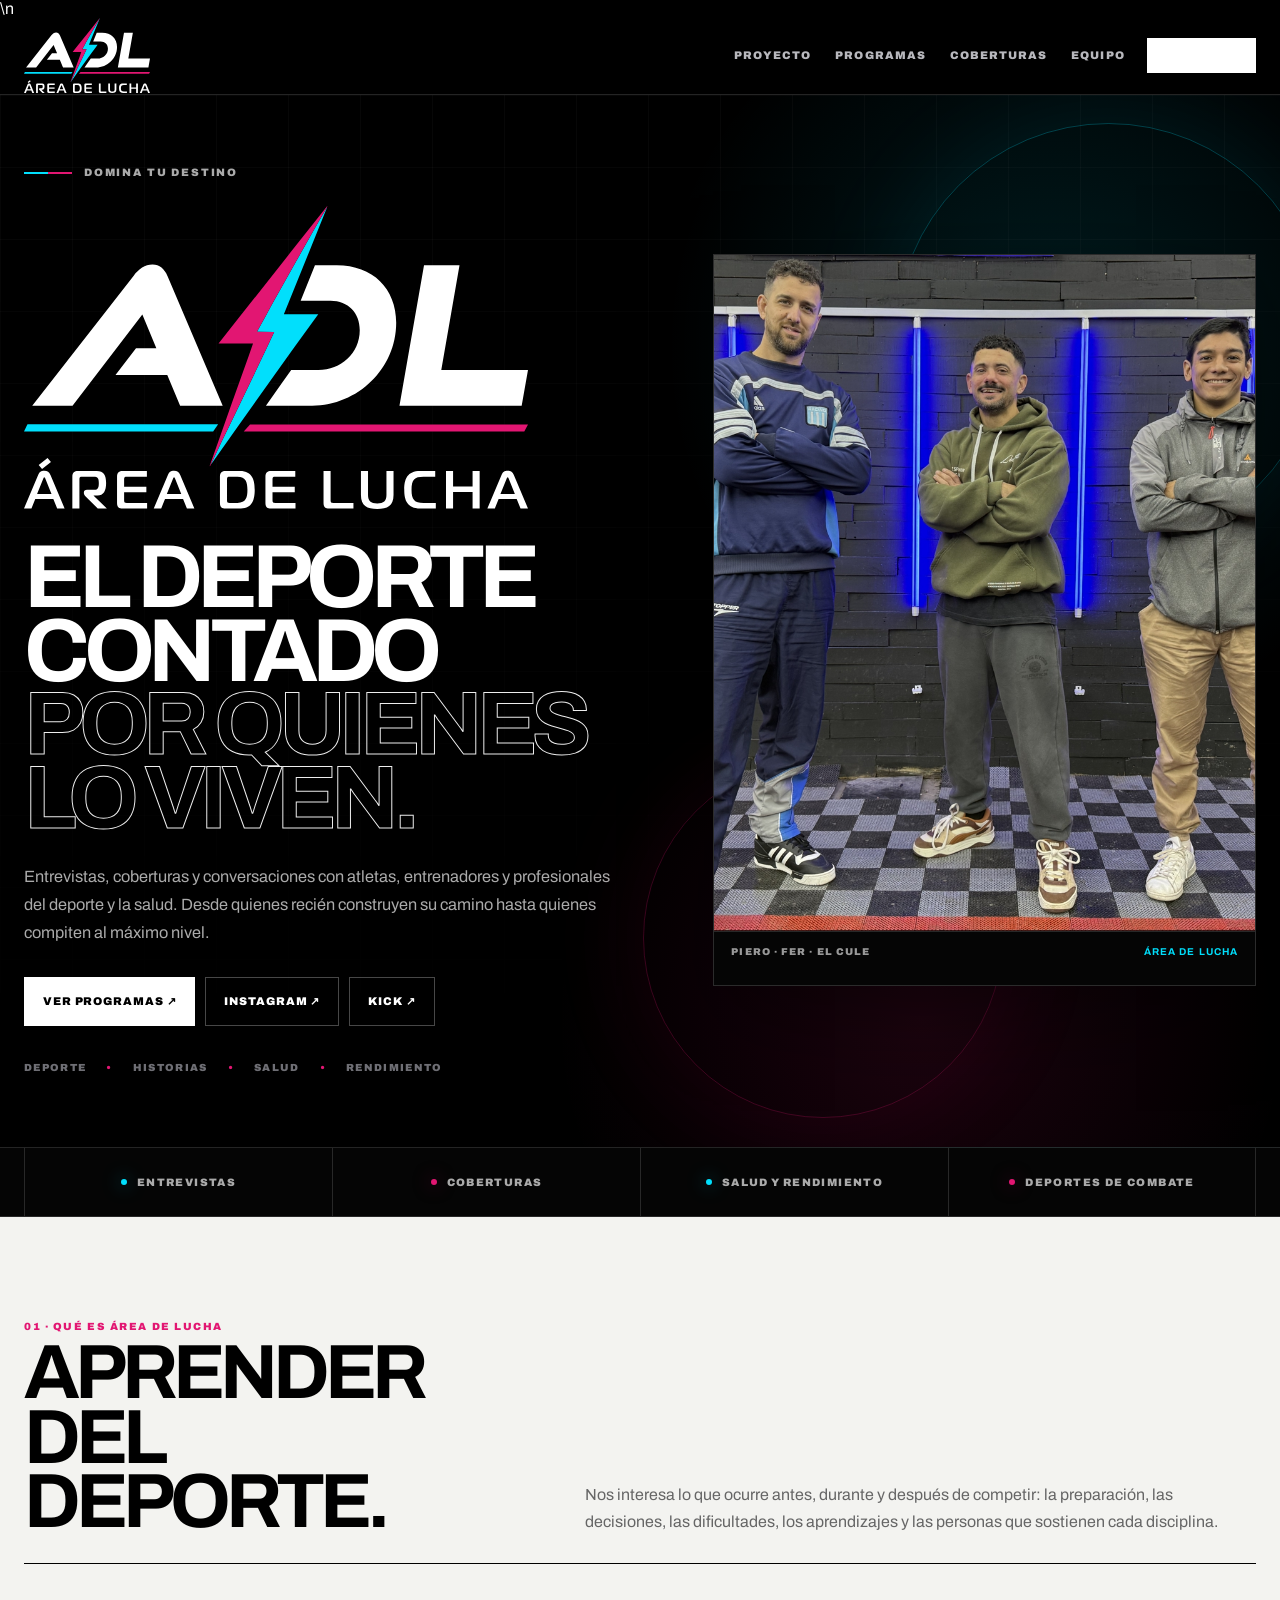
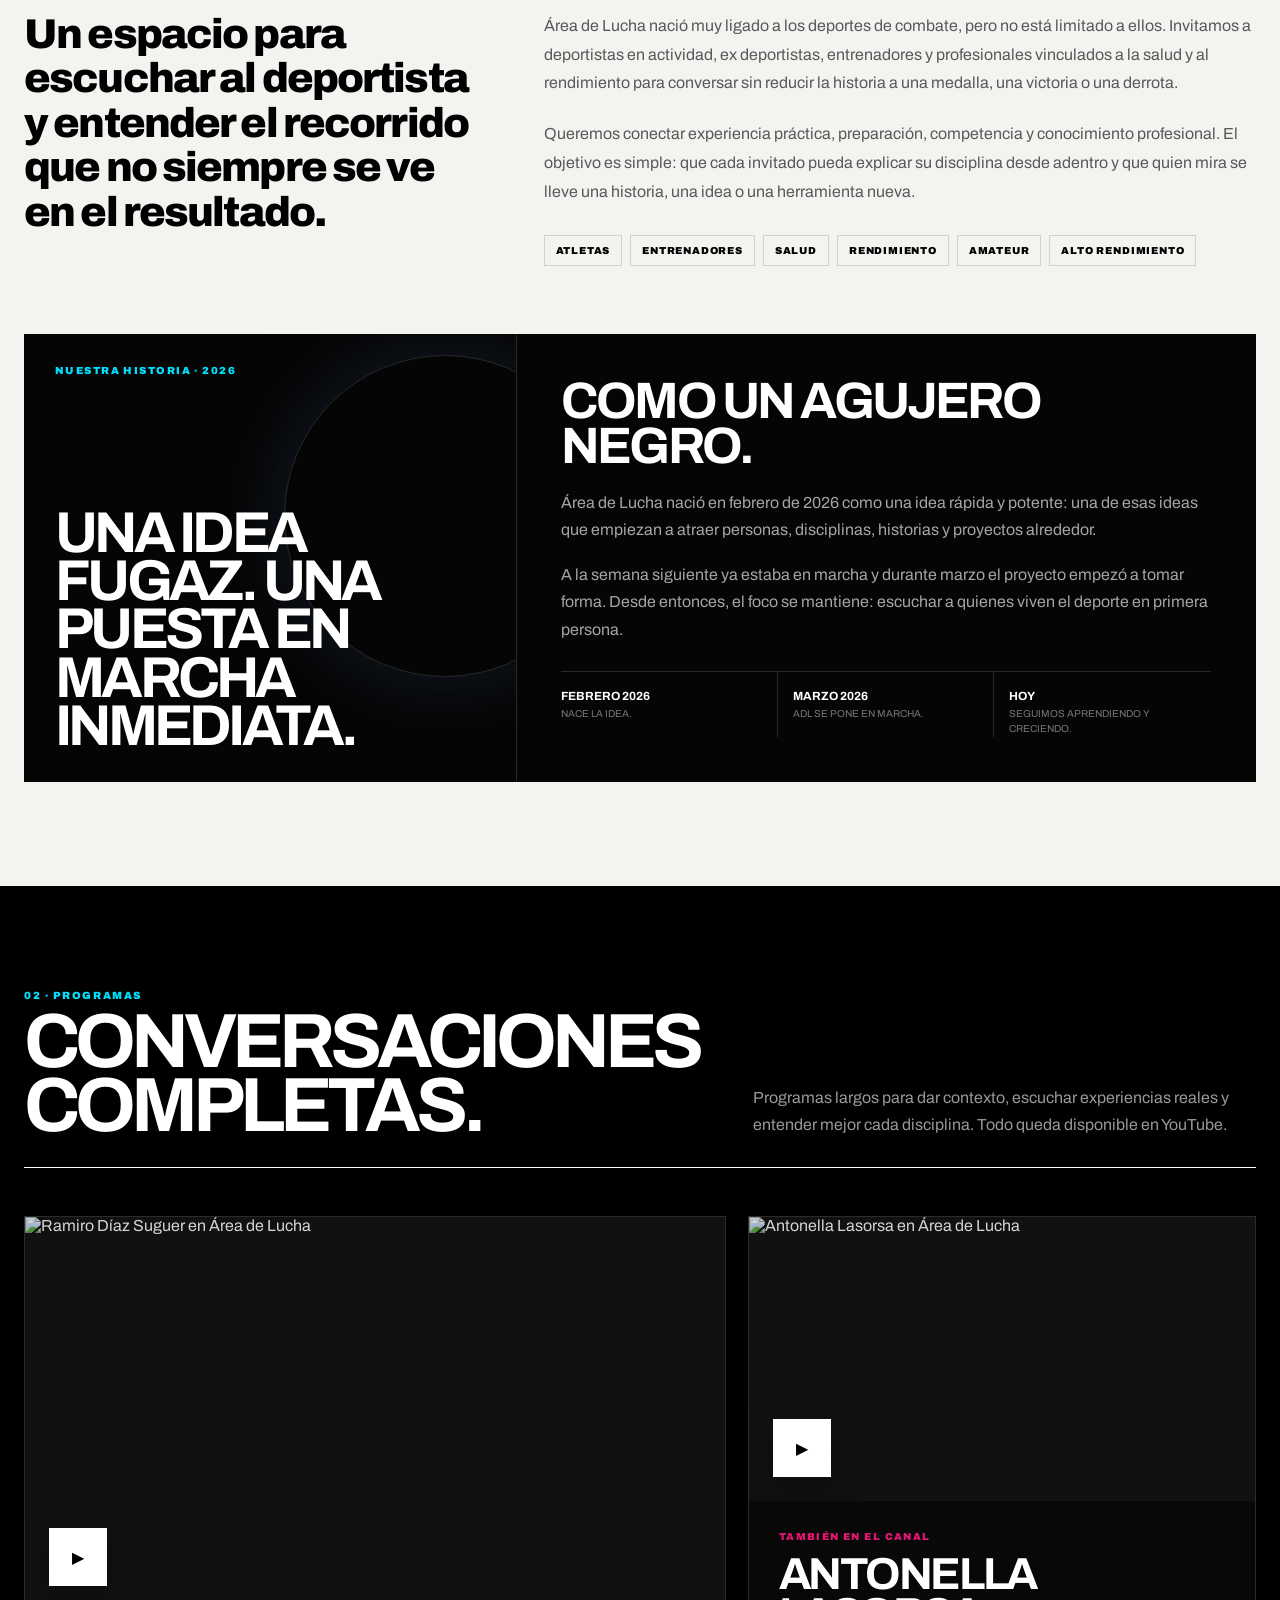
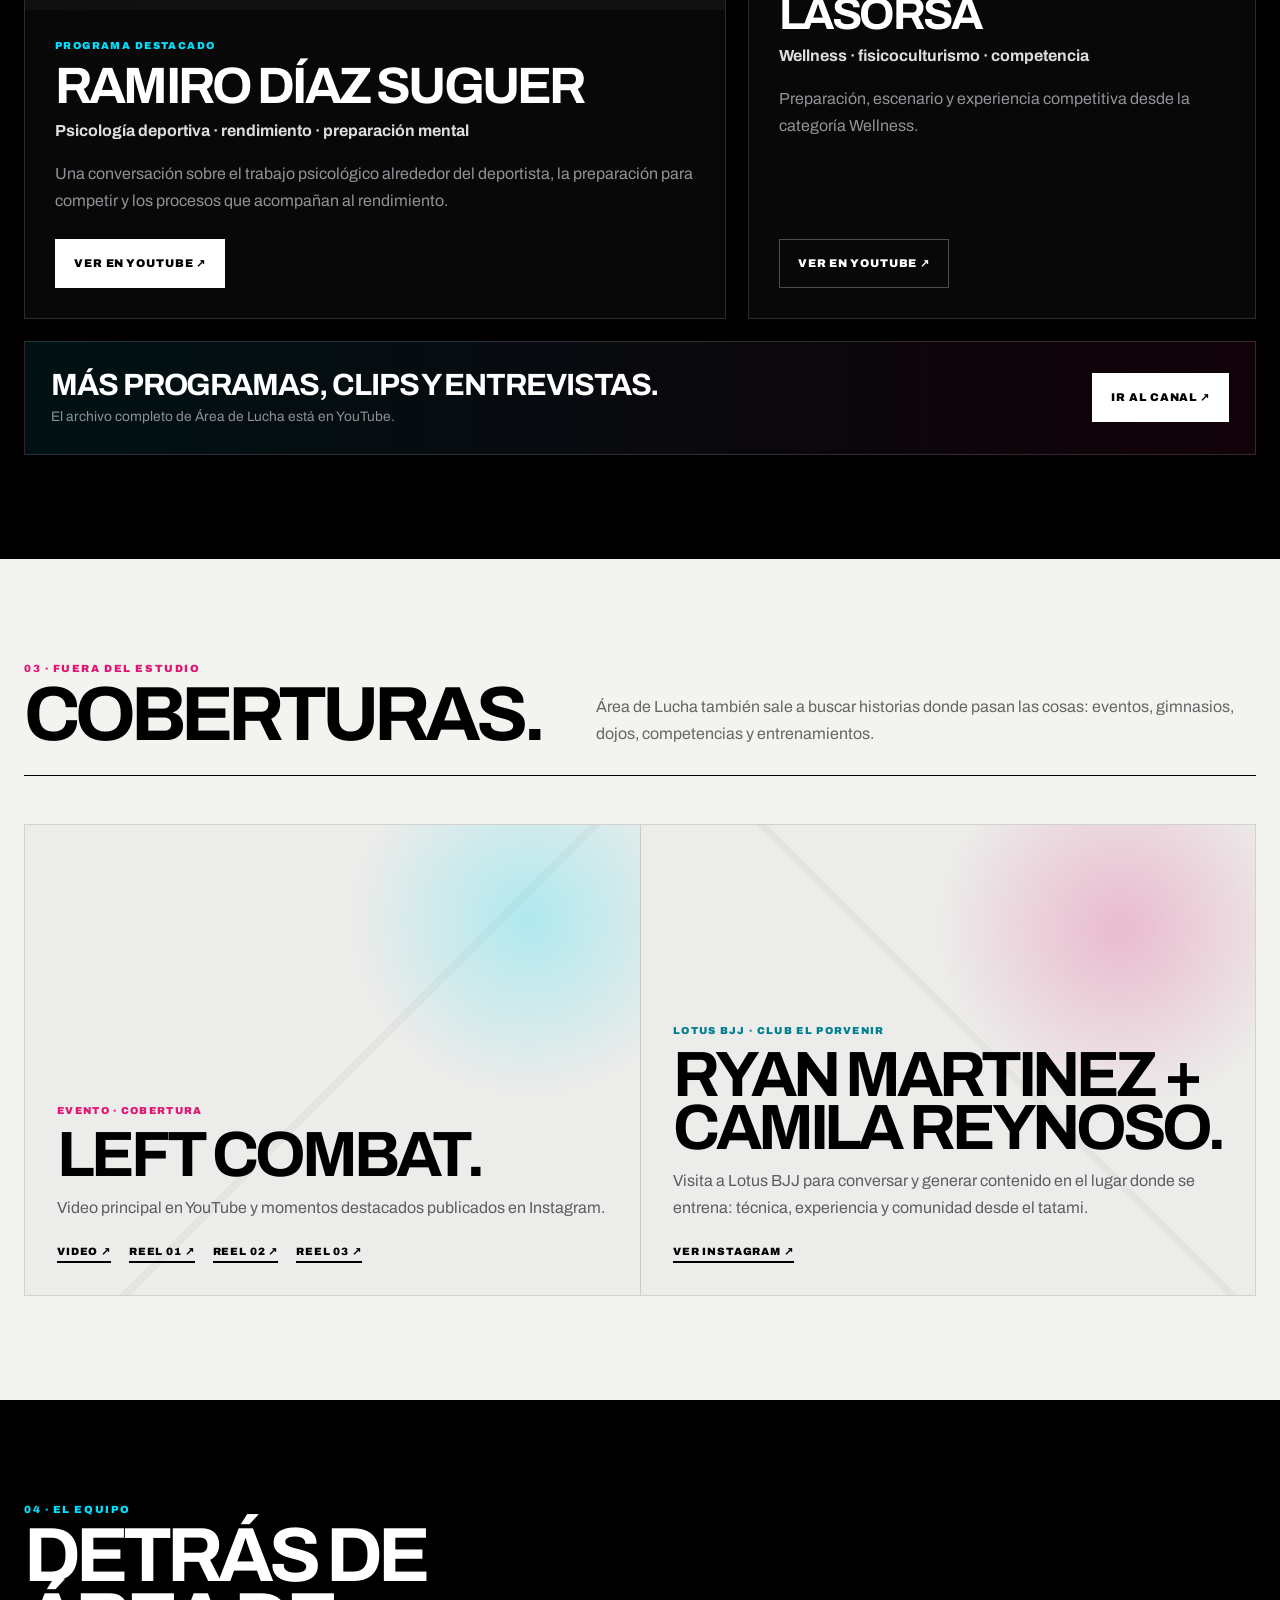
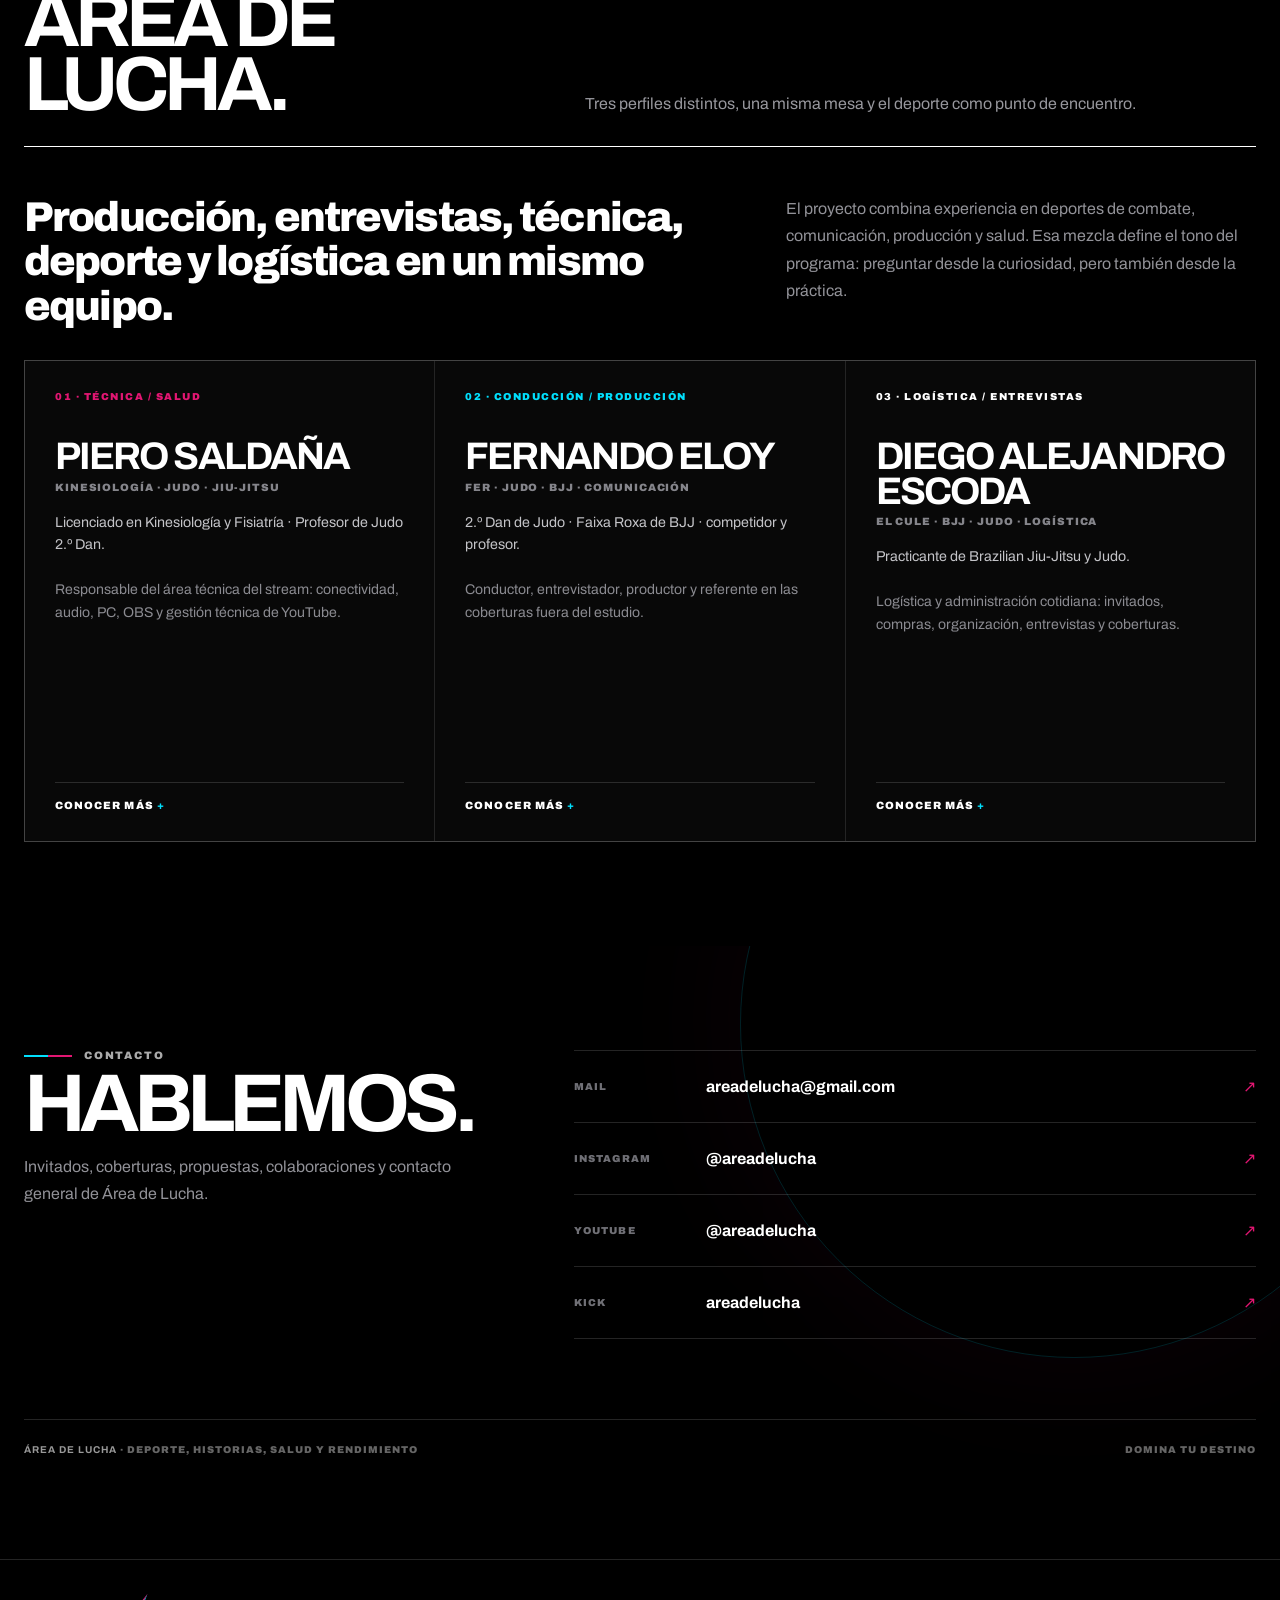
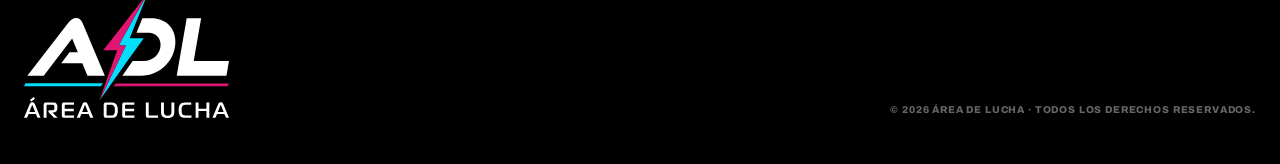
==== commit 747a058e: "Harden progressive enhancement" ====
--- a/index.html
+++ b/index.html
@@ -27,7 +27,7 @@
 <meta name="twitter:description" content="El deporte contado por quienes lo viven.">
 <meta name="twitter:image" content="https://www.areadelucha.com/assets/equipo.jpg">
 
-<script type="application/ld+json">
+<script>document.documentElement.classList.add("js")</script>\n<script type="application/ld+json">
 {
   "@context":"https://schema.org",
   "@type":"Organization",
